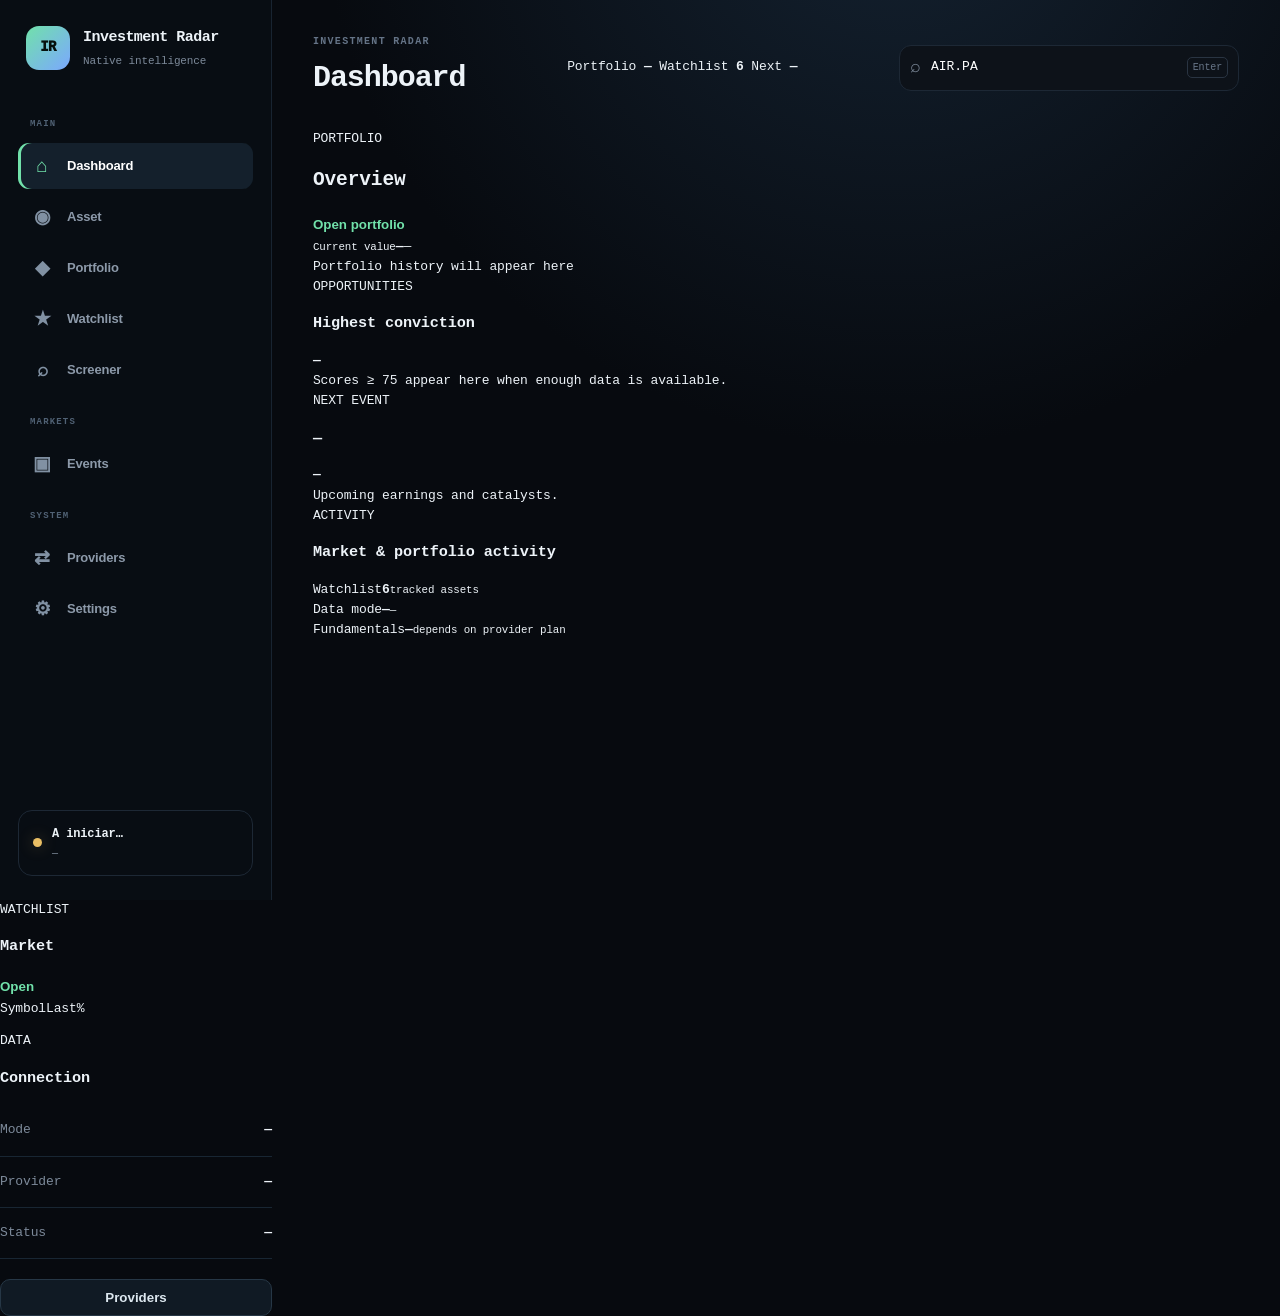
==== shared/web/index.html @ 44b4d2cd "Rebuild desktop shell as terminal workspace" ====
<!doctype html>
<html lang="pt-PT">
<head>
<meta charset="utf-8"><meta name="viewport" content="width=device-width,initial-scale=1,viewport-fit=cover"><meta name="theme-color" content="#080b10">
<meta http-equiv="Content-Security-Policy" content="default-src 'self'; script-src 'self'; style-src 'self' 'unsafe-inline'; img-src 'self' data:; connect-src 'self'; base-uri 'none'">
<title>Investment Radar</title><link rel="stylesheet" href="styles.css">
</head>
<body>
<div class="shell">
<aside class="sidebar">
  <div class="brand"><span class="logo">IR</span><div><strong>Investment Radar</strong><small>Native intelligence</small></div></div>
  <nav>
    <span class="nav-group">MAIN</span>
    <button class="nav active" data-view="dashboard"><span class="nav-icon">⌂</span><b>Dashboard</b></button>
    <button class="nav" data-view="asset"><span class="nav-icon">◉</span><b>Asset</b></button>
    <button class="nav" data-view="portfolio"><span class="nav-icon">◆</span><b>Portfolio</b></button>
    <button class="nav" data-view="watchlist"><span class="nav-icon">★</span><b>Watchlist</b></button>
    <button class="nav" data-view="screener"><span class="nav-icon">⌕</span><b>Screener</b></button>
    <span class="nav-group">MARKETS</span>
    <button class="nav" data-view="calendar"><span class="nav-icon">▣</span><b>Events</b></button>
    <span class="nav-group">SYSTEM</span>
    <button class="nav" data-view="providers"><span class="nav-icon">⇄</span><b>Providers</b></button>
    <button class="nav" data-view="settings"><span class="nav-icon">⚙</span><b>Settings</b></button>
  </nav>
  <div class="connection"><i></i><div><strong id="providerStatus">A iniciar…</strong><small id="runtime">—</small></div></div>
</aside>
<main>
<header class="topbar terminal-topbar">
  <div class="topbar-title"><p class="eyebrow">INVESTMENT RADAR</p><h1 id="viewTitle">Dashboard</h1></div>
  <div class="topbar-market">
    <span>Portfolio <strong id="topPortfolio">—</strong></span>
    <span>Watchlist <strong id="topWatchCount">6</strong></span>
    <span>Next <strong id="topNextEvent">—</strong></span>
  </div>
  <div class="search"><span>⌕</span><input id="symbolInput" value="AIR.PA" placeholder="Ticker / empresa"><kbd>Enter</kbd></div>
</header>

<div id="notice" class="notice" role="status" aria-live="polite" hidden></div>
<section id="dashboard" class="view active">
  <div class="dashboard-terminal">
    <section class="workspace-panel hero-panel">
      <div class="panel-toolbar">
        <div><span class="panel-kicker">PORTFOLIO</span><h2>Overview</h2></div>
        <button class="text-action" data-view-jump="portfolio">Open portfolio</button>
      </div>
      <div class="portfolio-hero">
        <div><small>Current value</small><strong id="portfolioValue">—</strong><span id="portfolioReturn">—</span></div>
        <div class="portfolio-chart-empty"><span>Portfolio history will appear here</span></div>
      </div>
    </section>

    <section class="workspace-grid-2">
      <article class="workspace-panel compact-panel">
        <div class="panel-toolbar"><div><span class="panel-kicker">OPPORTUNITIES</span><h3>Highest conviction</h3></div><strong id="opportunityCount">—</strong></div>
        <div class="empty-terminal">Scores ≥ 75 appear here when enough data is available.</div>
      </article>
      <article class="workspace-panel compact-panel">
        <div class="panel-toolbar"><div><span class="panel-kicker">NEXT EVENT</span><h3 id="nextEventTicker">—</h3></div><strong id="nextEvent">—</strong></div>
        <div class="empty-terminal">Upcoming earnings and catalysts.</div>
      </article>
    </section>

    <section class="workspace-panel activity-panel">
      <div class="panel-toolbar"><div><span class="panel-kicker">ACTIVITY</span><h3>Market & portfolio activity</h3></div></div>
      <div class="activity-columns">
        <div><span class="activity-label">Watchlist</span><strong id="watchCount">6</strong><small>tracked assets</small></div>
        <div><span class="activity-label">Data mode</span><strong id="dashDataMode">—</strong><small id="dashProvider">—</small></div>
        <div><span class="activity-label">Fundamentals</span><strong id="dashFundamentals">—</strong><small>depends on provider plan</small></div>
      </div>
    </section>
  </div>
</section>

<section id="asset" class="view">
  <div class="page-head asset-page-head"><div><p class="eyebrow">ASSET ANALYSIS</p><h2>Análise do ativo</h2></div><button id="refreshMarket" class="secondary">Atualizar</button></div>
  <article class="asset-head card">
    <div class="asset-id"><div class="avatar" id="assetAvatar">A</div><div><div class="line"><h2 id="assetName">Airbus SE</h2><span class="sector" id="assetSector">Aerospace & Defence</span></div><p><span id="assetTicker">AIR.PA</span> · <span id="assetCurrency">EUR</span></p></div></div>
    <div class="asset-quote"><strong id="assetPrice">—</strong><span id="assetChange">—</span></div>
    <div class="score-ring" id="scoreRing"><div><strong id="assetScore">—</strong><small>/100</small></div><span id="assetZone">—</span></div>
  </article>

  <div class="asset-tabs">
    <button class="asset-tab active" data-tab="overview">Overview</button><button class="asset-tab" data-tab="financials">Financials</button><button class="asset-tab" data-tab="valuation">Valuation</button><button class="asset-tab" data-tab="earnings">Earnings</button><button class="asset-tab" data-tab="news">News</button>
  </div>

  <div id="tab-overview" class="asset-panel active">
    <div class="grid g2">
      <article class="card chart-card"><div class="card-head"><div><p class="eyebrow">PRICE</p><h3>Recent trend</h3></div><span class="pill" id="historySource">—</span></div><svg id="priceChart" viewBox="0 0 680 220" preserveAspectRatio="none"></svg><div class="chart-footer"><span id="historyPeriod">—</span><span id="chartRange">—</span></div></article>
      <article class="card position-card"><div class="card-head"><div><p class="eyebrow">YOUR POSITION</p><h3 id="positionTitle">Sem posição</h3></div><span class="pill">Portfolio</span></div><div class="position-big"><strong id="positionPL">—</strong><span id="positionPLPct">—</span></div><div class="kv"><span>Average price</span><b id="positionAvg">—</b></div><div class="kv"><span>Current value</span><b id="positionCurrent">—</b></div></article>
    </div>
    <div class="metrics" id="metricGrid"></div>
    <div class="grid g2">
      <article class="card"><div class="card-head"><div><p class="eyebrow">SCORE BREAKDOWN</p><h3>Signal quality</h3></div><span class="pill">C++ engine</span></div><div id="scoreBreakdown"></div></article>
      <article class="card"><div class="card-head"><div><p class="eyebrow">WHY DID THE SCORE MOVE?</p><h3>Drivers</h3></div></div><div id="reasonList" class="reason-list"></div></article>
    </div>
    <article class="card decision-card"><div class="card-head"><div><p class="eyebrow">DECISION LAYER</p><h3>Automatic reading</h3></div><span class="zone-pill" id="decisionZone">—</span></div><p id="decisionText"></p></article>
  </div>

  <div id="tab-financials" class="asset-panel"><article class="card"><div class="card-head"><div><p class="eyebrow">FINANCIALS</p><h3>Core metrics</h3></div></div><div class="financial-table" id="financialTable"></div></article></div>
  <div id="tab-valuation" class="asset-panel"><div class="grid g2"><article class="card valuation-card"><div class="card-head"><div><p class="eyebrow">PRICE ZONES</p><h3>Valuation range</h3></div><span id="valuationPill" class="zone-pill">—</span></div><div class="valuation-scale"><div class="buy">BUY</div><div class="fair">FAIR</div><div class="exp">EXPENSIVE</div><i id="valuationMarker"></i></div><div class="zone-labels"><span id="buyBelow">—</span><span id="fairBand">—</span><span id="expensiveAbove">—</span></div><p class="note">Modelo heurístico transparente. Não é ainda DCF nem substitui análise do negócio.</p></article><article class="card"><div class="card-head"><div><p class="eyebrow">MULTIPLES</p><h3>Current valuation</h3></div></div><div id="valuationMetrics"></div></article></div></div>
  <div id="tab-news" class="asset-panel"><article class="card"><h3>Notícias</h3><div id="assetNews"></div></article></div>
  <div id="tab-earnings" class="asset-panel"><article class="card"><div class="card-head"><div><p class="eyebrow">CATALYSTS</p><h3>Upcoming earnings</h3></div></div><div id="assetEarnings"></div></article></div>

</section>

<section id="portfolio" class="view"><div class="page-head"><div><p class="eyebrow">YOUR MONEY</p><h2>Portfolio</h2></div><button id="addPosition" class="primary">+ Position</button></div><div class="grid g3 summary-cards"><div class="card stat"><small>Invested</small><strong id="pfInvested">—</strong></div><div class="card stat"><small>Current value</small><strong id="pfCurrent">—</strong></div><div class="card stat"><small>P/L</small><strong id="pfPL">—</strong></div></div><article class="card"><div id="portfolioTable"></div></article></section>

<section id="watchlist" class="view"><div class="page-head"><div><p class="eyebrow">IDEAS</p><h2>Watchlist</h2></div><button id="addWatch" class="primary">+ Ticker</button></div><div id="watchGrid" class="watch-grid"></div></section>
<section id="screener" class="view"><div class="page-head"><div><p class="eyebrow">DISCOVERY</p><h2>Screener</h2></div></div><article class="card"><div class="filter-row"><label>Minimum score<input id="screenScore" type="range" min="40" max="90" value="70"><span id="screenScoreLabel">70</span></label><label>Zone<select id="screenZone"><option value="all">All</option><option>BUY</option><option>FAIR</option><option>EXPENSIVE</option></select></label></div><div id="screenerResults" class="watch-grid"></div></article></section>
<section id="calendar" class="view"><div class="page-head"><div><p class="eyebrow">CATALYSTS</p><h2>Events</h2></div></div><article class="card"><div id="calendarList"></div></article></section>
<section id="providers" class="view"><div class="page-head"><div><p class="eyebrow">DATA LAYER</p><h2>Providers & routing</h2></div></div><div class="grid g2"><div><article class="card"><h3>Testar ligação</h3><p class="note">Guarda primeiro as chaves. O teste pede uma cotação real a cada provider configurado, mesmo em modo Demo. Não valida as restantes permissões do plano.</p><label>Símbolo de teste<input id="testSymbol" value="AAPL" maxlength="32" autocomplete="off"></label><button id="testAllProviders" class="primary">Testar todos</button><p class="note">Começa por AAPL; testa depois AIR.PA e os teus ETFs para confirmar cobertura europeia.</p><div id="providerTestSummary" role="status" aria-live="polite"></div></article><div id="providerCards"></div><article class="card"><div class="card-head"><div><p class="eyebrow">API KEYS</p><h3>Live provider credentials</h3></div><span class="pill">native storage</span></div><label class="mode-select">Modo de dados <select id="dataMode"><option value="demo">Demo — dados sintéticos, sem APIs</option><option value="live">Live — apenas providers reais</option></select></label><div id="providerKeyForm" class="routing"></div><button id="saveProviderKeys" class="primary">Guardar configuração</button><p class="note">As chaves são guardadas pela camada nativa e não são devolvidas à interface. No Windows usa-se DPAPI; no Android, Keystore. Chaves do ambiente cloud são lidas sem as copiar para o ficheiro local.</p></article></div><article class="card"><div class="card-head"><div><p class="eyebrow">ROUTING</p><h3>Preferred source by data type</h3></div><span class="pill">routing</span></div><div id="routingForm" class="routing"></div><button id="saveRouting" class="primary">Apply routing</button><p class="note">Automático tenta os providers configurados com a capacidade pedida. Em Live, dados demo nunca são usados como fallback.</p></article></div><article class="card provider-help"><h3>Onde obter as chaves</h3><div class="grid g3"><div><h4>EODHD</h4><p>Abre <strong>eodhd.com/register</strong>, cria a conta e copia o API Token no dashboard da conta.</p><p class="note">Para ações europeias, confirma a bolsa e o acesso a cotações, histórico e fundamentais no plano.</p></div><div><h4>Financial Modeling Prep</h4><p>Abre <strong>site.financialmodelingprep.com</strong>, cria a conta e procura a API Key no Dashboard.</p><p class="note">Acesso internacional, demonstrações e endpoints Stable dependem do plano.</p></div><div><h4>Twelve Data</h4><p>Abre <strong>twelvedata.com</strong>, cria a conta e copia a chave em Dashboard → API Keys.</p><p class="note">Usado para cotações e histórico. Confirma bolsas europeias e os créditos do plano.</p></div></div><p class="note">Cola cada chave no campo correspondente, escolhe Live, guarda e testa. Basta um provider com os dados de que precisas para começar. Não é necessário subscrever os três.</p></article></section>
<section id="settings" class="view"><div class="page-head"><div><p class="eyebrow">APPLICATION</p><h2>Settings</h2></div></div><article class="card settings-card"><div class="setting"><div><strong>Runtime</strong><span>Native shell</span></div><b id="settingsRuntime">—</b></div><div class="setting"><div><strong>Engine</strong><span>Scoring & valuation</span></div><b>C++</b></div><div class="setting"><div><strong>Theme</strong><span>Interface appearance</span></div><b>Dark</b></div><div class="setting"><div><strong>Data mode</strong><span>Current data source</span></div><b id="settingsMode">DEMO</b></div></article></section>
</main>
<aside class="right-rail">
  <section class="rail-section rail-watch">
    <div class="rail-head"><div><span class="panel-kicker">WATCHLIST</span><h3>Market</h3></div><button class="text-action" data-action="open-watchlist">Open</button></div>
    <div class="rail-columns"><span>Symbol</span><span>Last</span><span>%</span></div>
    <div id="radarWatch" class="watch-list terminal-watch"></div>
  </section>
  <section class="rail-section rail-health">
    <div class="rail-head"><div><span class="panel-kicker">DATA</span><h3>Connection</h3></div><span class="status-dot"></span></div>
    <div class="health-row"><span>Mode</span><strong id="radarMode">—</strong></div>
    <div class="health-row"><span>Provider</span><strong id="railProvider">—</strong></div>
    <div class="health-row"><span>Status</span><strong id="railStatus">—</strong></div>
    <button id="openProviders" class="secondary wide">Providers</button>
  </section>
</aside>
</div>
<script src="app.js"></script>
</body></html>
---- shared/web/styles.css ----
:root{--bg:#070a0f;--panel:#0d1219;--panel2:#111823;--border:#1d2835;--text:#edf3f8;--muted:#7d8a9a;--green:#71e1aa;--green2:#36bd83;--amber:#e9be64;--red:#ef7f8a;--blue:#7ba8ff;--cyan:#77d6eb}*{box-sizing:border-box}html,body{margin:0;min-height:100%;background:var(--bg);color:var(--text);font-family:"JetBrains Mono","Cascadia Code","SFMono-Regular",Consolas,"Liberation Mono",monospace}body{background:radial-gradient(circle at 70% -10%,#142231 0,transparent 34%),var(--bg);font-size:14px}.shell{min-height:100vh;display:grid;grid-template-columns:238px 1fr}.sidebar{height:100vh;position:sticky;top:0;padding:22px 16px;border-right:1px solid var(--border);background:#080c12e8;backdrop-filter:blur(14px);display:flex;flex-direction:column}.brand{display:flex;align-items:center;gap:11px;padding:0 7px 26px}.logo{width:39px;height:39px;border-radius:12px;background:linear-gradient(135deg,var(--green),var(--blue));display:grid;place-items:center;color:#07110d;font-weight:950;letter-spacing:-.05em}.brand strong,.brand small{display:block}.brand small{font-size:11px;color:var(--muted);margin-top:1px}.sidebar nav{display:grid;gap:3px}.nav{border:0;background:transparent;color:#8c99a9;padding:11px 12px;border-radius:10px;text-align:left;display:flex;gap:11px;align-items:center;cursor:pointer;font-weight:650}.nav span{width:18px;text-align:center}.nav:hover,.nav.active{background:#121a24;color:#fff}.connection{margin-top:auto;border:1px solid var(--border);border-radius:12px;padding:11px;display:flex;align-items:center;gap:10px}.connection i{width:9px;height:9px;border-radius:50%;background:var(--amber);box-shadow:0 0 16px #e9be6455}.connection strong,.connection small{display:block}.connection strong{font-size:11px}.connection small{color:var(--muted);font-size:10px;margin-top:2px}main{width:100%;max-width:1540px;margin:0 auto;padding:27px clamp(20px,3vw,46px) 60px}.topbar{display:flex;align-items:end;justify-content:space-between;gap:20px;margin-bottom:22px}.eyebrow{margin:0 0 5px;font-size:10px;letter-spacing:.16em;color:#657487;font-weight:850}.topbar h1,.page-head h2{margin:0;font-size:28px;letter-spacing:-.03em}.search{height:42px;min-width:290px;background:var(--panel);border:1px solid var(--border);border-radius:11px;padding:0 10px;display:flex;align-items:center;gap:8px}.search input{flex:1;min-width:0;background:none;border:0;outline:0;color:#fff;font:inherit;text-transform:uppercase}.search span{color:var(--muted);font-size:18px}.search kbd{font-size:10px;color:#687688;border:1px solid #293442;border-radius:5px;padding:2px 5px}.view{display:none}.view.active{display:block}.market-strip{display:grid;grid-template-columns:repeat(4,1fr);gap:1px;background:var(--border);border:1px solid var(--border);border-radius:14px;overflow:hidden;margin-bottom:14px}.market-strip>div{background:#0c1118;padding:13px 16px}.market-strip small,.market-strip span{display:block;color:var(--muted);font-size:10px}.market-strip strong{display:inline-block;font-size:18px;margin:2px 8px 0 0}.card{background:linear-gradient(180deg,#0e141c,#0b1017);border:1px solid var(--border);border-radius:16px;padding:19px;box-shadow:0 14px 50px #0002}.asset-head{display:grid;grid-template-columns:1fr auto auto;align-items:center;gap:28px}.asset-id{display:flex;align-items:center;gap:13px}.avatar{width:48px;height:48px;border:1px solid #2a3a4b;border-radius:13px;display:grid;place-items:center;font-weight:900;font-size:20px;background:#141d28}.line{display:flex;align-items:center;gap:10px;flex-wrap:wrap}.asset-id h2{margin:0;font-size:23px;letter-spacing:-.02em}.asset-id p{margin:4px 0 0;color:var(--muted);font-size:12px}.sector,.pill{font-size:10px;color:#95a2b2;padding:5px 8px;border-radius:999px;background:#131c26;border:1px solid #24313f}.asset-quote{text-align:right}.asset-quote strong{display:block;font-size:31px;letter-spacing:-.04em}.asset-quote span{font-weight:750}.score-ring{width:92px;height:92px;border-radius:50%;border:7px solid #20303b;outline:1px solid #263543;display:grid;place-items:center;text-align:center;background:radial-gradient(circle,#111b23,#0b1016)}.score-ring div{line-height:1}.score-ring strong{font-size:28px}.score-ring small{font-size:10px;color:var(--muted)}.score-ring>span{font-size:9px;color:var(--green);font-weight:900;margin-top:-14px}.asset-tabs{display:flex;gap:2px;border-bottom:1px solid var(--border);margin:14px 0}.asset-tab{border:0;background:none;color:#748293;padding:12px 15px;cursor:pointer;border-bottom:2px solid transparent;font-weight:700}.asset-tab.active{color:#fff;border-color:var(--green)}.asset-panel{display:none}.asset-panel.active{display:block}.grid{display:grid;gap:14px}.g2{grid-template-columns:1.6fr 1fr}.g3{grid-template-columns:repeat(3,1fr)}.card-head{display:flex;justify-content:space-between;align-items:start;gap:10px;margin-bottom:15px}.card-head h3{margin:0;font-size:17px}.chart-card svg{width:100%;height:220px;overflow:visible}.chart-card .gridline{stroke:#1a2530;stroke-width:1}.chart-card .area{fill:url(#areaGradient)}.chart-card .linepath{fill:none;stroke:var(--green);stroke-width:2.4;vector-effect:non-scaling-stroke}.chart-card .point{fill:#0c1418;stroke:var(--green);stroke-width:2;vector-effect:non-scaling-stroke}.chart-footer{display:flex;justify-content:space-between;color:var(--muted);font-size:10px}.position-big{margin:12px 0 20px}.position-big strong{display:block;font-size:30px}.position-big span{font-weight:750}.kv{display:flex;justify-content:space-between;border-top:1px solid var(--border);padding:11px 0;color:var(--muted)}.kv b{color:var(--text)}.metrics{display:grid;grid-template-columns:repeat(6,1fr);gap:10px;margin:14px 0}.metric{background:#0d141c;border:1px solid var(--border);border-radius:13px;padding:14px}.metric label{display:block;color:var(--muted);font-size:10px;margin-bottom:6px}.metric strong{font-size:18px}.metric small{display:block;color:#667587;font-size:10px;margin-top:4px}.scorebar{display:grid;grid-template-columns:88px 1fr 36px;gap:10px;align-items:center;margin:13px 0}.scorebar span{color:#a6b0bd;font-size:12px}.scorebar .track{height:7px;background:#17212c;border-radius:7px;overflow:hidden}.scorebar .fill{height:100%;background:linear-gradient(90deg,var(--green2),var(--cyan));border-radius:7px}.scorebar b{text-align:right}.reason-list{display:grid;gap:8px}.reason{display:grid;grid-template-columns:34px 1fr auto;align-items:center;gap:10px;padding:9px 0;border-bottom:1px solid #17212c}.reason:last-child{border:0}.impact{width:28px;height:28px;border-radius:8px;display:grid;place-items:center;font-weight:900}.impact.pos{background:#123124;color:var(--green)}.impact.neg{background:#35171c;color:var(--red)}.reason strong,.reason span{display:block}.reason span{font-size:11px;color:var(--muted);margin-top:2px}.reason em{font-style:normal;font-weight:800}.decision-card{margin-top:14px}.decision-card p{font-size:15px;color:#bcc6d1;margin:0;max-width:1050px}.zone-pill{border:1px solid #294337;background:#10261d;color:var(--green);border-radius:999px;padding:6px 9px;font-size:10px;font-weight:900}.financial-table{display:grid;grid-template-columns:repeat(2,1fr);gap:0 24px}.financial-row{display:flex;justify-content:space-between;padding:13px 0;border-bottom:1px solid var(--border)}.financial-row span{color:var(--muted)}.valuation-scale{height:44px;display:grid;grid-template-columns:1fr 1.2fr 1fr;position:relative;border-radius:9px;overflow:hidden}.valuation-scale>div{display:grid;place-items:center;color:#0a1014;font-size:10px;font-weight:900}.valuation-scale .buy{background:#64d69f}.valuation-scale .fair{background:#e6be68}.valuation-scale .exp{background:#e47d87}.valuation-scale i{position:absolute;top:-4px;width:2px;height:52px;background:white;box-shadow:0 0 10px #fff}.zone-labels{display:grid;grid-template-columns:1fr 1.2fr 1fr;margin-top:9px;font-size:11px;color:var(--muted)}.zone-labels span:nth-child(2){text-align:center}.zone-labels span:last-child{text-align:right}.note{color:var(--muted);font-size:11px;margin:16px 0 0}.page-head{display:flex;justify-content:space-between;align-items:end;margin-bottom:15px}.primary{border:0;background:var(--green);color:#07110c;border-radius:10px;padding:10px 14px;font-weight:850;cursor:pointer}.stat small{display:block;color:var(--muted);margin-bottom:6px}.stat strong{font-size:23px}.table{width:100%;border-collapse:collapse}.table th,.table td{text-align:left;padding:13px 10px;border-bottom:1px solid var(--border)}.table th{font-size:10px;color:var(--muted);font-weight:700}.table tr:last-child td{border:0}.watch-grid{display:grid;grid-template-columns:repeat(3,1fr);gap:11px}.watch-card{background:#0d141c;border:1px solid var(--border);border-radius:14px;padding:15px;cursor:pointer}.watch-card:hover{border-color:#314355}.watch-card .watch-top{display:flex;justify-content:space-between;align-items:start}.watch-card strong,.watch-card small{display:block}.watch-card small{color:var(--muted);margin-top:3px}.watch-score{font-size:20px;font-weight:900}.watch-meta{display:flex;justify-content:space-between;margin-top:14px;color:#98a5b4;font-size:11px}.remove{border:0;background:transparent;color:#667587;padding:0;cursor:pointer}.event{display:grid;grid-template-columns:110px 90px 70px 1fr;gap:14px;align-items:center;padding:14px 0;border-bottom:1px solid var(--border)}.event:last-child{border:0}.event .date{font-weight:850}.event .kind{color:var(--amber);font-size:10px;font-weight:800}.event span{color:var(--muted)}.provider-card{margin-bottom:12px}.provider-top{display:flex;justify-content:space-between;align-items:start}.provider-status{font-size:10px;border-radius:999px;padding:5px 8px;border:1px solid var(--border);color:var(--muted)}.provider-status.on{border-color:#2a4738;color:var(--green);background:#10231b}.caps{display:flex;flex-wrap:wrap;gap:6px;margin-top:13px}.caps span{padding:4px 7px;background:#131b24;border:1px solid #222e3a;border-radius:6px;font-size:9px;color:#8795a5}.routing{display:grid;gap:12px}.routing label{display:grid;grid-template-columns:1fr 180px;align-items:center;color:#a7b1bd}.routing select,.filter-row select{background:#0b1118;border:1px solid var(--border);color:#fff;border-radius:8px;padding:8px}.setting{display:flex;justify-content:space-between;align-items:center;padding:15px 0;border-bottom:1px solid var(--border)}.setting:last-child{border:0}.setting strong,.setting span{display:block}.setting span{font-size:11px;color:var(--muted);margin-top:2px}.filter-row{display:flex;gap:30px;align-items:end;margin-bottom:20px}.filter-row label{display:grid;gap:8px;color:var(--muted)}.filter-row input[type=range]{width:220px}.positive{color:var(--green)!important}.negative{color:var(--red)!important}
@media(max-width:1100px){.metrics{grid-template-columns:repeat(3,1fr)}.watch-grid{grid-template-columns:repeat(2,1fr)}.g2{grid-template-columns:1fr}.market-strip{grid-template-columns:repeat(2,1fr)}}
@media(max-width:760px){body{padding-bottom:76px}.shell{display:block}.sidebar{position:fixed;z-index:20;left:0;right:0;bottom:0;top:auto;width:auto;height:70px;padding:7px 8px;border:0;border-top:1px solid var(--border);background:#080c12f7}.brand,.connection{display:none}.sidebar nav{grid-template-columns:repeat(5,1fr);display:grid}.nav{font-size:10px;display:grid;gap:2px;justify-items:center;padding:8px 3px}.nav:nth-child(4),.nav:nth-child(6){display:none}.nav span{font-size:15px}main{padding:16px 13px 30px}.topbar{align-items:start;display:block}.search{min-width:0;width:100%;margin-top:12px}.market-strip{grid-template-columns:repeat(2,1fr)}.asset-head{grid-template-columns:1fr auto;gap:12px}.asset-id{grid-column:1/-1}.asset-quote{text-align:left}.score-ring{width:78px;height:78px;border-width:6px}.score-ring strong{font-size:23px}.asset-tabs{overflow:auto}.asset-tab{white-space:nowrap}.metrics{grid-template-columns:repeat(2,1fr)}.watch-grid{grid-template-columns:1fr}.g3{grid-template-columns:1fr}.financial-table{grid-template-columns:1fr}.event{grid-template-columns:1fr 1fr}.event span{grid-column:1/-1}.routing label{grid-template-columns:1fr 145px}.filter-row{align-items:stretch;flex-direction:column;gap:14px}.summary-cards{grid-template-columns:1fr 1fr}.summary-cards .stat:last-child{grid-column:1/-1}.table{font-size:11px}.table th:nth-child(4),.table td:nth-child(4){display:none}}
@media(max-width:430px){.market-strip{grid-template-columns:1fr 1fr}.market-strip>div{padding:11px}.asset-id h2{font-size:20px}.sector{display:none}.metrics{grid-template-columns:1fr 1fr}.metric strong{font-size:16px}.card{padding:15px}.chart-card svg{height:175px}}
.routing input{background:#0b1118;border:1px solid var(--border);color:#fff;border-radius:8px;padding:9px 10px;min-width:0}.routing input:focus{outline:1px solid #36516a;border-color:#36516a}#providerKeyForm{margin-bottom:14px}#saveProviderKeys,#saveRouting{margin-top:14px}

.notice{padding:14px 18px;margin:0 0 20px;border:1px solid #53694b;border-radius:12px;color:#c9dea9;background:#18221c;font-size:14px}.notice.error{border-color:#91434b;color:#ffc2c2;background:#2c171d}.notice[hidden]{display:none}.provenance{display:block;color:#98a6b8;font-size:11px;margin-top:4px}.mode-select{display:block;margin-bottom:20px}.mode-select select{width:100%;margin-top:8px;padding:10px;background:#141b27;color:#e3eaf5;border:1px solid #303b4d;border-radius:8px}.routing input[type=checkbox]{width:auto;margin-right:6px}.routing label span{font-size:12px;color:#a1acc0}
.live-setup{display:flex;justify-content:space-between;align-items:center;gap:20px;margin-bottom:20px;border-color:#2a4b4d}.live-setup h3{margin:4px 0}.live-actions{display:flex;gap:10px;flex-wrap:wrap}.live-actions button,[data-test-provider]{border:1px solid var(--border);border-radius:8px;padding:10px 14px;background:#142028;color:#e4edf2;cursor:pointer}.live-actions .primary{background:var(--green);color:#071411}.live-actions button:disabled,[data-test-provider]:disabled,button:disabled{opacity:.55;cursor:wait}#testSymbol{display:block;width:100%;box-sizing:border-box;margin:8px 0 16px;padding:10px;background:#0b1118;color:#e4edf2;border:1px solid var(--border);border-radius:8px}#providerTestSummary{font-size:13px;color:#c8d3dd;line-height:1.6;margin-top:12px}.provider-help{margin-top:20px}.provider-help p{font-size:13px;line-height:1.7;overflow-wrap:anywhere}#providerKeyForm label{display:flex;flex-direction:column;gap:8px;align-items:stretch}#providerKeyForm label small{font-size:11px;color:var(--muted)}#radarWatch .watch-card{background:#0b1118}#radarWatch{margin-bottom:12px}
@media(max-width:760px){.live-setup{display:block}.live-actions{margin-top:16px}.live-actions button{flex:1}.provider-top{gap:8px}.provider-status{white-space:normal}#radarWatch{display:flex;overflow-x:auto;scroll-snap-type:x mandatory;padding-bottom:8px}#radarWatch .watch-card{min-width:240px;max-width:280px;scroll-snap-align:start}main{min-width:0}.grid>*,.card{min-width:0}}


/* Desktop information architecture v2 */
@media(min-width:761px){
  .shell{grid-template-columns:272px 1fr}
  .sidebar{padding:24px 18px;background:#080d13;border-right-color:#182431}
  .brand{padding:2px 8px 30px;gap:13px}
  .logo{width:44px;height:44px;border-radius:13px;font-size:14px}
  .brand strong{font-size:15px}.brand small{font-size:11px;margin-top:3px}
  .sidebar nav{gap:5px}
  .nav-group{display:block;padding:18px 12px 6px;color:#506174;font-size:9px;font-weight:900;letter-spacing:.16em}
  .nav{min-height:46px;padding:10px 12px;gap:13px;border-radius:11px;font-size:13px;font-weight:700}
  .nav b{font:inherit}.nav-icon{width:24px!important;font-size:19px;line-height:1;color:#8191a3}
  .nav.active{background:#14202c;box-shadow:inset 3px 0 0 var(--green)}
  .nav.active .nav-icon{color:var(--green)}
  .connection{padding:14px;border-radius:14px}.connection strong{font-size:12px}
  main{max-width:1480px;padding:34px clamp(28px,3.2vw,52px) 72px}
  .topbar{margin-bottom:28px;align-items:center}
  .topbar h1{font-size:30px}.search{height:46px;min-width:340px;border-radius:12px}
}
.card{background:#0c131b;border-color:#1b2a38;box-shadow:none}
.card:hover{border-color:#24384a}
.market-strip{margin-bottom:20px;border-radius:16px;background:#1a2936;border-color:#1a2936}
.market-strip>div{padding:18px 20px;background:#0d151e}
.market-strip small{font-size:11px;margin-bottom:4px}.market-strip strong{font-size:23px}
.dashboard-grid{display:grid;grid-template-columns:minmax(0,1.8fr) minmax(290px,.8fr);gap:18px}
.dashboard-watch,.dashboard-side{min-height:360px}
.dashboard-side{align-self:start}
.watch-list{display:grid;gap:8px}
.watch-list .watch-card{display:grid;grid-template-columns:minmax(140px,1.3fr) minmax(220px,1fr) auto;align-items:center;gap:18px;padding:13px 14px;border-radius:10px;background:#0a1118}
.watch-list .watch-card .watch-top{display:block}.watch-list .watch-score{font-size:14px;color:var(--muted)}
.watch-list .watch-meta{margin:0;gap:14px}.watch-list .provenance{margin:0;text-align:right;white-space:nowrap}
.watch-list .remove{display:none}
.health-row{display:flex;justify-content:space-between;gap:20px;padding:15px 0;border-bottom:1px solid #182633;color:var(--muted)}
.health-row strong{color:var(--text);font-size:13px;text-align:right}
.secondary{border:1px solid #263746;background:#101a24;color:#dce7ef;border-radius:10px;padding:10px 14px;font-weight:750;cursor:pointer}
.secondary:hover{border-color:#3b556b;background:#142331}.wide{width:100%;margin-top:20px}
.text-action{border:0;background:none;color:var(--green);font-weight:800;cursor:pointer;padding:5px 0}
.asset-page-head{margin-bottom:16px}
#asset .asset-head{padding:22px 24px;margin-bottom:6px}
#asset .asset-tabs{margin:8px 0 18px;position:sticky;top:0;z-index:5;background:linear-gradient(180deg,var(--bg) 75%,transparent);padding-top:8px}
#asset .asset-tab{font-size:12px;padding:13px 16px}
#asset .g2{grid-template-columns:minmax(0,1.65fr) minmax(300px,.75fr)}
#asset .chart-card svg{height:280px}
#asset .metrics{gap:12px;margin:16px 0;grid-template-columns:repeat(3,1fr)}
#asset .metric{padding:17px 16px;min-height:86px}.metric label{font-size:11px}.metric strong{font-size:22px}
#asset .score-ring{width:82px;height:82px;border-width:6px}
#asset .asset-quote strong{font-size:34px}
.notice{font-size:13px;margin-bottom:16px}
@media(max-width:1100px) and (min-width:761px){
  .dashboard-grid{grid-template-columns:1fr}
  .watch-list .watch-card{grid-template-columns:1fr 1fr}
  .watch-list .provenance{grid-column:1/-1;text-align:left}
}
@media(max-width:760px){
  .nav-group{display:none}.nav b{font:inherit}
  .nav-icon{font-size:18px}
  .nav[data-view="asset"]{display:grid}
  .sidebar nav{grid-template-columns:repeat(5,1fr)}
  .nav[data-view="screener"],.nav[data-view="providers"],.nav[data-view="settings"]{display:none}
  .dashboard-grid{display:block}.dashboard-side{margin-top:12px}
  .watch-list{display:flex;overflow-x:auto;gap:10px;padding-bottom:8px}
  .watch-list .watch-card{min-width:250px}
}


/* JetBrains Mono visual language */
html,body{
  font-family:"JetBrains Mono","Cascadia Code","SFMono-Regular",Consolas,"Liberation Mono",monospace;
  font-feature-settings:"liga" 1,"calt" 1;
  font-variant-ligatures: contextual common-ligatures;
  letter-spacing:-0.01em;
}
body{font-size:13px;line-height:1.55}
.brand strong,.topbar h1,.page-head h2,.asset-id h2,.card-head h3{
  letter-spacing:-0.035em;
}
.topbar h1,.page-head h2{font-weight:700}
.asset-quote strong,.stat strong,.position-big strong,.metric strong,.watch-score,.score-ring strong{
  font-variant-numeric:tabular-nums lining-nums;
  letter-spacing:-0.045em;
}
.eyebrow,.nav-group{
  letter-spacing:.13em;
  font-weight:700;
}
.nav{letter-spacing:-0.015em}
.nav b{font-weight:650}
.search input,.table,.financial-row,.health-row,.watch-card,.event{
  font-variant-numeric:tabular-nums;
}
.note,.provenance,.brand small,.connection small{
  letter-spacing:-0.01em;
}
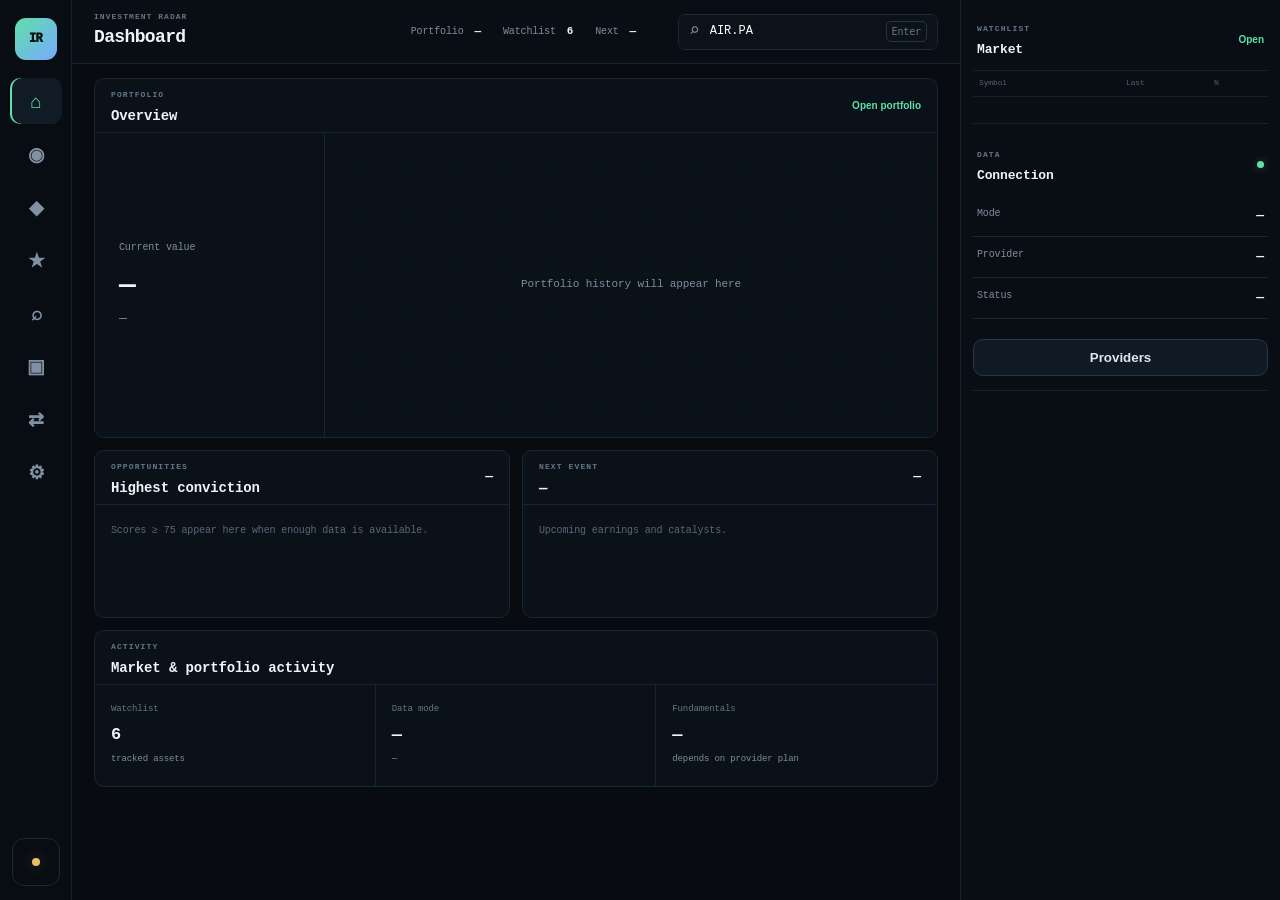
==== commit 3c97b773: "Fix Android SDK setup and make portfolio-first dashboard, quote freshness and source-linked news" ====
--- a/shared/web/index.html
+++ b/shared/web/index.html
@@ -74,7 +74,7 @@
 <section id="asset" class="view">
   <div class="page-head asset-page-head"><div><p class="eyebrow">ASSET ANALYSIS</p><h2>Análise do ativo</h2></div><button id="refreshMarket" class="secondary">Atualizar</button></div>
   <article class="asset-head card">
-    <div class="asset-id"><div class="avatar" id="assetAvatar">A</div><div><div class="line"><h2 id="assetName">Airbus SE</h2><span class="sector" id="assetSector">Aerospace & Defence</span></div><p><span id="assetTicker">AIR.PA</span> · <span id="assetCurrency">EUR</span></p></div></div>
+    <div class="asset-id"><div class="avatar" id="assetAvatar">A</div><div><div class="line"><h2 id="assetName">Airbus SE</h2><span class="sector" id="assetSector">Aerospace & Defence</span></div><p><span id="assetTicker">AIR.PA</span> · <span id="assetCurrency">EUR</span><br><small id="assetQuoteSource">Quote time unavailable</small></p></div></div>
     <div class="asset-quote"><strong id="assetPrice">—</strong><span id="assetChange">—</span></div>
     <div class="score-ring" id="scoreRing"><div><strong id="assetScore">—</strong><small>/100</small></div><span id="assetZone">—</span></div>
   </article>
--- a/shared/web/styles.css
+++ b/shared/web/styles.css
@@ -101,3 +101,94 @@
 .note,.provenance,.brand small,.connection small{
   letter-spacing:-0.01em;
 }
+
+
+/* Terminal workspace refactor */
+:root{
+  --bg:#080c11;
+  --panel:#0b1118;
+  --panel2:#0f1720;
+  --border:#1b2835;
+  --text:#eef4f8;
+  --muted:#7f8da0;
+  --green:#5ee0a8;
+  --blue:#78a9ff;
+  --amber:#e8bd66;
+  --red:#ef8190;
+}
+body{background:var(--bg)}
+.shell{grid-template-columns:72px minmax(0,1fr) 320px;min-height:100vh}
+.sidebar{width:72px;padding:14px 10px;background:#080d13;border-right:1px solid #16222d;align-items:center}
+.brand{padding:4px 0 18px;display:block}.brand>div{display:none}.logo{width:42px;height:42px;border-radius:11px;font-size:12px}
+.sidebar nav{width:100%;gap:7px}.nav-group{display:none}
+.nav{width:52px;height:46px;padding:0;margin:0 auto;border-radius:10px;justify-content:center;position:relative}
+.nav b{display:none}.nav-icon{font-size:19px!important;width:auto!important}
+.nav:hover,.nav.active{background:#111b25}
+.nav.active{box-shadow:inset 2px 0 0 var(--green)}.nav.active .nav-icon{color:var(--green)}
+.nav::after{content:attr(data-view);position:absolute;left:62px;top:50%;transform:translateY(-50%);background:#101821;border:1px solid #223140;color:#dfe7ee;padding:7px 9px;border-radius:7px;font-size:11px;white-space:nowrap;opacity:0;pointer-events:none;transition:.12s;z-index:40;text-transform:capitalize}
+.nav:hover::after{opacity:1}
+.connection{width:48px;height:48px;margin-top:auto;padding:0;justify-content:center;border-radius:12px}.connection div{display:none}.connection i{width:8px;height:8px}
+main{max-width:none;margin:0;padding:0 22px 40px;min-width:0}
+.right-rail{height:100vh;position:sticky;top:0;border-left:1px solid #16222d;background:#090e14;padding:12px 12px 18px;overflow:auto}
+.terminal-topbar{height:64px;margin:0 -22px 14px;padding:0 22px;border-bottom:1px solid #16222d;align-items:center;background:#090e14;position:sticky;top:0;z-index:15}
+.topbar-title{min-width:180px}.topbar-title .eyebrow{font-size:8px;margin-bottom:1px}.topbar-title h1{font-size:18px!important}
+.topbar-market{display:flex;gap:22px;margin-left:auto;margin-right:22px;color:var(--muted);font-size:10px;white-space:nowrap}
+.topbar-market strong{color:var(--text);font-size:11px;margin-left:5px}
+.search{height:36px;min-width:260px;border-radius:7px;background:#0b1219}.search input{font-size:12px}
+.notice{margin:0 0 12px;border-radius:8px;padding:10px 12px}
+.dashboard-terminal{display:grid;gap:12px}
+.workspace-panel{background:#0a1118;border:1px solid #182734;border-radius:10px;overflow:hidden}
+.hero-panel{min-height:360px}.compact-panel{min-height:168px}.activity-panel{min-height:150px}
+.panel-toolbar{height:54px;padding:0 16px;border-bottom:1px solid #162531;display:flex;align-items:center;justify-content:space-between}
+.panel-toolbar h2,.panel-toolbar h3{margin:2px 0 0;font-size:14px}.panel-kicker{font-size:8px;letter-spacing:.14em;color:#65768a;font-weight:800}
+.portfolio-hero{display:grid;grid-template-columns:230px 1fr;min-height:304px}
+.portfolio-hero>div:first-child{padding:24px;border-right:1px solid #162531;display:flex;flex-direction:column;justify-content:center}
+.portfolio-hero small{color:var(--muted);font-size:10px}.portfolio-hero strong{font-size:28px;margin:8px 0 2px}.portfolio-hero span{color:var(--muted)}
+.portfolio-chart-empty{display:grid;place-items:center;color:#435365;font-size:11px;background:linear-gradient(to right,transparent 49%,#101a2310 50%),linear-gradient(to bottom,transparent 49%,#101a2310 50%);background-size:48px 48px}
+.workspace-grid-2{display:grid;grid-template-columns:1fr 1fr;gap:12px}.empty-terminal{padding:18px 16px;color:#58697b;font-size:10px}
+.activity-columns{display:grid;grid-template-columns:repeat(3,1fr)}.activity-columns>div{padding:18px 16px;border-right:1px solid #162531}.activity-columns>div:last-child{border-right:0}.activity-label{display:block;color:#65768a;font-size:9px}.activity-columns strong{display:block;font-size:17px;margin-top:5px}.activity-columns small{color:var(--muted);font-size:9px}
+.right-rail .rail-section{border-bottom:1px solid #17232f;padding-bottom:14px;margin-bottom:14px}.rail-head{display:flex;align-items:center;justify-content:space-between;padding:6px 4px 10px}.rail-head h3{margin:2px 0 0;font-size:13px}
+.rail-columns{display:grid;grid-template-columns:1fr 88px 48px;color:#536476;font-size:8px;padding:6px 6px;border-top:1px solid #14212c;border-bottom:1px solid #14212c}
+.terminal-watch{display:block}
+.terminal-watch .watch-card{display:grid!important;grid-template-columns:1fr 88px 48px!important;gap:0!important;align-items:center;padding:9px 6px!important;border:0!important;border-bottom:1px solid #121f2a!important;border-radius:0!important;background:transparent!important;min-width:0!important}
+.terminal-watch .watch-card:hover{background:#101923!important}
+.terminal-watch .watch-top,.terminal-watch .watch-meta{display:contents!important}
+.terminal-watch .watch-top>div{min-width:0}.terminal-watch .watch-top strong{font-size:11px}.terminal-watch .watch-top small{display:none}
+.terminal-watch .watch-score{display:none}.terminal-watch .watch-meta span:first-child{font-size:10px;color:#d8e1e8;text-align:right}.terminal-watch .watch-meta span:last-child{font-size:10px;text-align:right;color:var(--muted)}
+.terminal-watch .provenance,.terminal-watch .remove{display:none!important}
+.rail-health .health-row{padding:10px 4px;font-size:10px}.status-dot{width:7px;height:7px;border-radius:50%;background:var(--green);box-shadow:0 0 8px #5ee0a855}
+.text-action{font-size:10px}
+#asset{padding-top:2px}
+#asset .asset-page-head{display:none}
+#asset .asset-head{border-radius:8px;border-color:#182734;background:#0a1118;margin-bottom:0}
+#asset .asset-tabs{position:static;margin:0 0 10px;background:#090e14;border:1px solid #182734;border-top:0;border-radius:0 0 8px 8px;padding:0}
+#asset .asset-tab{padding:11px 14px;font-size:10px}
+#asset .chart-card,#asset .position-card,#asset .metric,#asset .card{border-radius:8px}
+#asset .chart-card svg{height:330px}
+#asset .metrics{grid-template-columns:repeat(6,1fr);gap:8px}
+#asset .metric{min-height:76px;padding:12px}
+.card{border-radius:8px;background:#0a1118}
+.page-head{margin-top:14px}
+@media(max-width:1180px){
+  .shell{grid-template-columns:64px minmax(0,1fr) 280px}.right-rail{padding:10px}.topbar-market{display:none}
+  .workspace-grid-2{grid-template-columns:1fr}.activity-columns{grid-template-columns:1fr 1fr 1fr}
+}
+@media(max-width:900px){
+  .shell{display:block}.right-rail{display:none}.sidebar{width:auto}.terminal-topbar{position:static;margin:0 -13px 12px;padding:0 13px}
+  main{padding:0 13px 86px}.portfolio-hero{grid-template-columns:1fr}.portfolio-hero>div:first-child{border-right:0;border-bottom:1px solid #162531}
+  .portfolio-chart-empty{min-height:180px}.workspace-grid-2{grid-template-columns:1fr}.activity-columns{grid-template-columns:1fr}
+  .activity-columns>div{border-right:0;border-bottom:1px solid #162531}
+}
+
+
+/* terminal watch row contract */
+.terminal-watch .terminal-row{
+  display:grid!important;
+  grid-template-columns:minmax(0,1fr) 104px 52px!important;
+  align-items:center;
+  gap:8px!important;
+  padding:9px 6px!important;
+}
+.terminal-symbol{font-size:11px;overflow:hidden;text-overflow:ellipsis;white-space:nowrap}
+.terminal-last,.terminal-change{font-size:10px;text-align:right;font-variant-numeric:tabular-nums}
+.terminal-last{color:#dbe4eb}.terminal-change{color:var(--muted)}
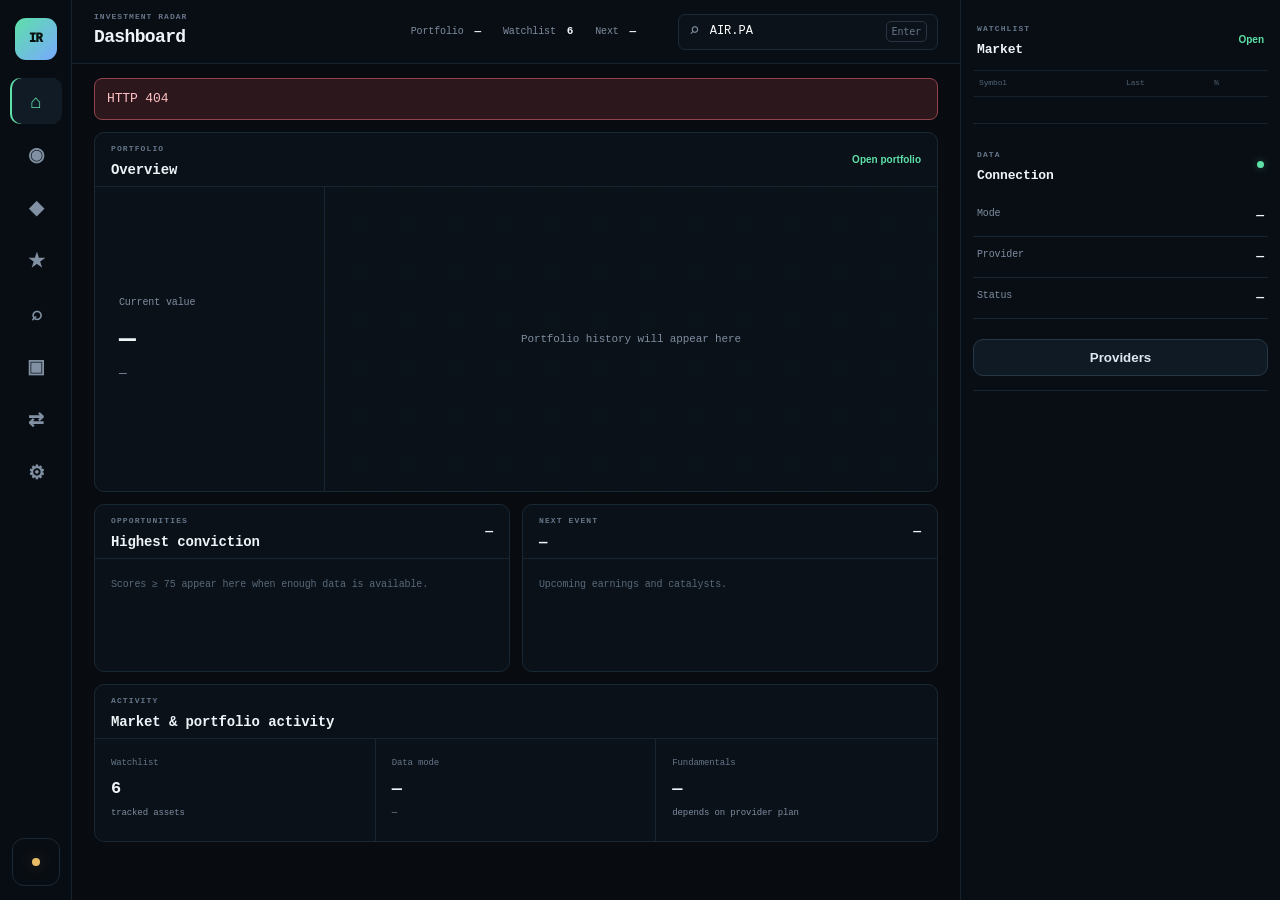
==== commit 959d84ac: "Test provider coverage on AIR.PA and surface metric availability" ====
--- a/shared/web/index.html
+++ b/shared/web/index.html
@@ -96,7 +96,7 @@
     <article class="card decision-card"><div class="card-head"><div><p class="eyebrow">DECISION LAYER</p><h3>Automatic reading</h3></div><span class="zone-pill" id="decisionZone">—</span></div><p id="decisionText"></p></article>
   </div>
 
-  <div id="tab-financials" class="asset-panel"><article class="card"><div class="card-head"><div><p class="eyebrow">FINANCIALS</p><h3>Core metrics</h3></div></div><div class="financial-table" id="financialTable"></div></article></div>
+  <div id="tab-financials" class="asset-panel"><article class="card"><div class="card-head"><div><p class="eyebrow">FINANCIALS</p><h3>Core metrics</h3></div></div><div id="fundamentalsStatus" class="data-status" hidden></div><div class="financial-table" id="financialTable"></div></article></div>
   <div id="tab-valuation" class="asset-panel"><div class="grid g2"><article class="card valuation-card"><div class="card-head"><div><p class="eyebrow">PRICE ZONES</p><h3>Valuation range</h3></div><span id="valuationPill" class="zone-pill">—</span></div><div class="valuation-scale"><div class="buy">BUY</div><div class="fair">FAIR</div><div class="exp">EXPENSIVE</div><i id="valuationMarker"></i></div><div class="zone-labels"><span id="buyBelow">—</span><span id="fairBand">—</span><span id="expensiveAbove">—</span></div><p class="note">Modelo heurístico transparente. Não é ainda DCF nem substitui análise do negócio.</p></article><article class="card"><div class="card-head"><div><p class="eyebrow">MULTIPLES</p><h3>Current valuation</h3></div></div><div id="valuationMetrics"></div></article></div></div>
   <div id="tab-news" class="asset-panel"><article class="card"><h3>Notícias</h3><div id="assetNews"></div></article></div>
   <div id="tab-earnings" class="asset-panel"><article class="card"><div class="card-head"><div><p class="eyebrow">CATALYSTS</p><h3>Upcoming earnings</h3></div></div><div id="assetEarnings"></div></article></div>
@@ -108,7 +108,7 @@
 <section id="watchlist" class="view"><div class="page-head"><div><p class="eyebrow">IDEAS</p><h2>Watchlist</h2></div><button id="addWatch" class="primary">+ Ticker</button></div><div id="watchGrid" class="watch-grid"></div></section>
 <section id="screener" class="view"><div class="page-head"><div><p class="eyebrow">DISCOVERY</p><h2>Screener</h2></div></div><article class="card"><div class="filter-row"><label>Minimum score<input id="screenScore" type="range" min="40" max="90" value="70"><span id="screenScoreLabel">70</span></label><label>Zone<select id="screenZone"><option value="all">All</option><option>BUY</option><option>FAIR</option><option>EXPENSIVE</option></select></label></div><div id="screenerResults" class="watch-grid"></div></article></section>
 <section id="calendar" class="view"><div class="page-head"><div><p class="eyebrow">CATALYSTS</p><h2>Events</h2></div></div><article class="card"><div id="calendarList"></div></article></section>
-<section id="providers" class="view"><div class="page-head"><div><p class="eyebrow">DATA LAYER</p><h2>Providers & routing</h2></div></div><div class="grid g2"><div><article class="card"><h3>Testar ligação</h3><p class="note">Guarda primeiro as chaves. O teste pede uma cotação real a cada provider configurado, mesmo em modo Demo. Não valida as restantes permissões do plano.</p><label>Símbolo de teste<input id="testSymbol" value="AAPL" maxlength="32" autocomplete="off"></label><button id="testAllProviders" class="primary">Testar todos</button><p class="note">Começa por AAPL; testa depois AIR.PA e os teus ETFs para confirmar cobertura europeia.</p><div id="providerTestSummary" role="status" aria-live="polite"></div></article><div id="providerCards"></div><article class="card"><div class="card-head"><div><p class="eyebrow">API KEYS</p><h3>Live provider credentials</h3></div><span class="pill">native storage</span></div><label class="mode-select">Modo de dados <select id="dataMode"><option value="demo">Demo — dados sintéticos, sem APIs</option><option value="live">Live — apenas providers reais</option></select></label><div id="providerKeyForm" class="routing"></div><button id="saveProviderKeys" class="primary">Guardar configuração</button><p class="note">As chaves são guardadas pela camada nativa e não são devolvidas à interface. No Windows usa-se DPAPI; no Android, Keystore. Chaves do ambiente cloud são lidas sem as copiar para o ficheiro local.</p></article></div><article class="card"><div class="card-head"><div><p class="eyebrow">ROUTING</p><h3>Preferred source by data type</h3></div><span class="pill">routing</span></div><div id="routingForm" class="routing"></div><button id="saveRouting" class="primary">Apply routing</button><p class="note">Automático tenta os providers configurados com a capacidade pedida. Em Live, dados demo nunca são usados como fallback.</p></article></div><article class="card provider-help"><h3>Onde obter as chaves</h3><div class="grid g3"><div><h4>EODHD</h4><p>Abre <strong>eodhd.com/register</strong>, cria a conta e copia o API Token no dashboard da conta.</p><p class="note">Para ações europeias, confirma a bolsa e o acesso a cotações, histórico e fundamentais no plano.</p></div><div><h4>Financial Modeling Prep</h4><p>Abre <strong>site.financialmodelingprep.com</strong>, cria a conta e procura a API Key no Dashboard.</p><p class="note">Acesso internacional, demonstrações e endpoints Stable dependem do plano.</p></div><div><h4>Twelve Data</h4><p>Abre <strong>twelvedata.com</strong>, cria a conta e copia a chave em Dashboard → API Keys.</p><p class="note">Usado para cotações e histórico. Confirma bolsas europeias e os créditos do plano.</p></div></div><p class="note">Cola cada chave no campo correspondente, escolhe Live, guarda e testa. Basta um provider com os dados de que precisas para começar. Não é necessário subscrever os três.</p></article></section>
+<section id="providers" class="view"><div class="page-head"><div><p class="eyebrow">DATA LAYER</p><h2>Providers & routing</h2></div></div><div class="grid g2"><div><article class="card"><h3>Testar ligação</h3><p class="note">Guarda primeiro as chaves. O teste pede uma cotação real a cada provider configurado, mesmo em modo Demo. Não valida as restantes permissões do plano.</p><label>Símbolo de teste<input id="testSymbol" value="AIR.PA" maxlength="32" autocomplete="off"></label><button id="testAllProviders" class="primary">Testar todos</button><p class="note">Começa por AAPL; testa depois AIR.PA e os teus ETFs para confirmar cobertura europeia.</p><div id="providerTestSummary" role="status" aria-live="polite"></div></article><div id="providerCards"></div><article class="card"><div class="card-head"><div><p class="eyebrow">API KEYS</p><h3>Live provider credentials</h3></div><span class="pill">native storage</span></div><label class="mode-select">Modo de dados <select id="dataMode"><option value="demo">Demo — dados sintéticos, sem APIs</option><option value="live">Live — apenas providers reais</option></select></label><div id="providerKeyForm" class="routing"></div><button id="saveProviderKeys" class="primary">Guardar configuração</button><p class="note">As chaves são guardadas pela camada nativa e não são devolvidas à interface. No Windows usa-se DPAPI; no Android, Keystore. Chaves do ambiente cloud são lidas sem as copiar para o ficheiro local.</p></article></div><article class="card"><div class="card-head"><div><p class="eyebrow">ROUTING</p><h3>Preferred source by data type</h3></div><span class="pill">routing</span></div><div id="routingForm" class="routing"></div><button id="saveRouting" class="primary">Apply routing</button><p class="note">Automático tenta os providers configurados com a capacidade pedida. Em Live, dados demo nunca são usados como fallback.</p></article></div><article class="card provider-help"><h3>Onde obter as chaves</h3><div class="grid g3"><div><h4>EODHD</h4><p>Abre <strong>eodhd.com/register</strong>, cria a conta e copia o API Token no dashboard da conta.</p><p class="note">Para ações europeias, confirma a bolsa e o acesso a cotações, histórico e fundamentais no plano.</p></div><div><h4>Financial Modeling Prep</h4><p>Abre <strong>site.financialmodelingprep.com</strong>, cria a conta e procura a API Key no Dashboard.</p><p class="note">Acesso internacional, demonstrações e endpoints Stable dependem do plano.</p></div><div><h4>Twelve Data</h4><p>Abre <strong>twelvedata.com</strong>, cria a conta e copia a chave em Dashboard → API Keys.</p><p class="note">Usado para cotações e histórico. Confirma bolsas europeias e os créditos do plano.</p></div><div><h4>Alpha Vantage</h4><p>Obtém uma API key em <strong>alphavantage.co</strong>.</p><p class="note">Enriquecimento opcional; as quotas gratuitas são limitadas.</p></div><div><h4>Finnhub</h4><p>Obtém uma API key em <strong>finnhub.io</strong>.</p><p class="note">Enriquecimento opcional; verifica as permissões do plano.</p></div></div><p class="note">Cola cada chave no campo correspondente, escolhe Live, guarda e testa. Basta um provider com os dados de que precisas para começar. Não é necessário subscrever todos os providers.</p></article></section>
 <section id="settings" class="view"><div class="page-head"><div><p class="eyebrow">APPLICATION</p><h2>Settings</h2></div></div><article class="card settings-card"><div class="setting"><div><strong>Runtime</strong><span>Native shell</span></div><b id="settingsRuntime">—</b></div><div class="setting"><div><strong>Engine</strong><span>Scoring & valuation</span></div><b>C++</b></div><div class="setting"><div><strong>Theme</strong><span>Interface appearance</span></div><b>Dark</b></div><div class="setting"><div><strong>Data mode</strong><span>Current data source</span></div><b id="settingsMode">DEMO</b></div></article></section>
 </main>
 <aside class="right-rail">
--- a/shared/web/styles.css
+++ b/shared/web/styles.css
@@ -192,3 +192,94 @@
 .terminal-symbol{font-size:11px;overflow:hidden;text-overflow:ellipsis;white-space:nowrap}
 .terminal-last,.terminal-change{font-size:10px;text-align:right;font-variant-numeric:tabular-nums}
 .terminal-last{color:#dbe4eb}.terminal-change{color:var(--muted)}
+
+
+/* Mobile app shell: final overrides must stay last to prevent desktop terminal rules leaking into Android WebView. */
+@media(max-width:900px){
+  html,body{width:100%;max-width:100%;overflow-x:hidden}
+  body{padding:0 0 calc(72px + env(safe-area-inset-bottom));}
+  .shell{display:block;min-height:100dvh}
+  .sidebar{
+    position:fixed!important;
+    z-index:100;
+    left:0;right:0;bottom:0;top:auto!important;
+    width:100%!important;height:calc(64px + env(safe-area-inset-bottom))!important;
+    padding:6px 8px env(safe-area-inset-bottom)!important;
+    border:0!important;border-top:1px solid var(--border)!important;
+    background:#080c12fa!important;
+    display:block!important;
+  }
+  .sidebar .brand,.sidebar .connection,.sidebar .nav-group{display:none!important}
+  .sidebar nav{
+    height:52px!important;width:100%!important;
+    display:grid!important;
+    grid-template-columns:repeat(7,minmax(0,1fr))!important;
+    gap:2px!important;
+    overflow-x:auto;overflow-y:hidden;
+    scrollbar-width:none;
+  }
+  .sidebar nav::-webkit-scrollbar{display:none}
+  .sidebar .nav{
+    min-width:54px!important;width:auto!important;height:50px!important;
+    margin:0!important;padding:4px 2px!important;
+    display:flex!important;flex-direction:column!important;
+    align-items:center!important;justify-content:center!important;gap:2px!important;
+    border-radius:9px!important;font-size:9px!important;
+  }
+  .sidebar .nav b{display:block!important;font-size:8px!important;line-height:1.05!important}
+  .sidebar .nav-icon{display:block!important;font-size:16px!important;line-height:1!important}
+  .sidebar .nav::after{display:none!important}
+  .sidebar .nav.active{box-shadow:inset 0 -2px 0 var(--green)!important}
+  main{
+    width:100%!important;max-width:100%!important;min-width:0!important;
+    margin:0!important;
+    padding:calc(12px + env(safe-area-inset-top)) 12px 20px!important;
+  }
+  .terminal-topbar{
+    position:relative!important;top:auto!important;
+    height:auto!important;min-height:0!important;
+    margin:0 0 12px!important;padding:0!important;
+    border:0!important;background:transparent!important;
+    display:grid!important;grid-template-columns:1fr!important;gap:10px!important;
+  }
+  .topbar-title{min-width:0!important}
+  .topbar-title .eyebrow{font-size:9px!important;margin:0 0 4px!important}
+  .topbar-title h1{font-size:24px!important;line-height:1.1!important;margin:0!important}
+  .topbar-market{display:none!important}
+  .search{width:100%!important;min-width:0!important;margin:0!important;height:42px!important}
+  .dashboard-terminal{gap:10px!important}
+  .workspace-panel{border-radius:12px!important}
+  .hero-panel{min-height:0!important}
+  .panel-toolbar{height:auto!important;min-height:54px!important;padding:12px 14px!important}
+  .portfolio-hero{display:block!important;min-height:0!important}
+  .portfolio-hero>div:first-child{
+    padding:18px!important;border-right:0!important;border-bottom:1px solid #162531!important;
+    min-height:116px!important;
+  }
+  .portfolio-chart-empty{min-height:150px!important;padding:18px!important;text-align:center!important}
+  .workspace-grid-2{grid-template-columns:1fr!important;gap:10px!important}
+  .compact-panel,.activity-panel{min-height:0!important}
+  .activity-columns{grid-template-columns:1fr!important}
+  .activity-columns>div{border-right:0!important;border-bottom:1px solid #162531!important}
+  .asset-head{grid-template-columns:1fr!important;gap:12px!important}
+  .asset-id{grid-column:auto!important}
+  .asset-quote{text-align:left!important}
+  .asset-tabs{overflow-x:auto!important;overscroll-behavior-inline:contain}
+  #asset .metrics,.metrics{grid-template-columns:repeat(2,minmax(0,1fr))!important}
+  .g2,.g3,.watch-grid,.financial-table{grid-template-columns:1fr!important}
+  .table-wrap,.table{max-width:100%;overflow-x:auto}
+  .event{grid-template-columns:86px 70px minmax(0,1fr)!important}
+  .event>*:nth-child(3){display:none}
+  .page-head{align-items:flex-start!important;gap:10px!important}
+}
+
+@media(max-width:520px){
+  .sidebar nav{grid-template-columns:repeat(5,minmax(58px,1fr))!important}
+  .sidebar .nav:nth-of-type(n+6){display:none!important}
+  #asset .metrics,.metrics{grid-template-columns:1fr 1fr!important}
+  .asset-id h2{font-size:19px!important}
+  .asset-quote strong{font-size:26px!important}
+}
+
+@media(max-width:900px){.sidebar nav{display:flex!important;flex-wrap:nowrap!important;gap:4px!important;overflow-x:auto!important;overflow-y:hidden!important;scroll-snap-type:x proximity;touch-action:pan-x}.sidebar .nav{flex:0 0 64px!important;min-width:64px!important;display:flex!important;scroll-snap-align:start}}
+@media(max-width:520px){.sidebar .nav:nth-of-type(n+6){display:flex!important}}
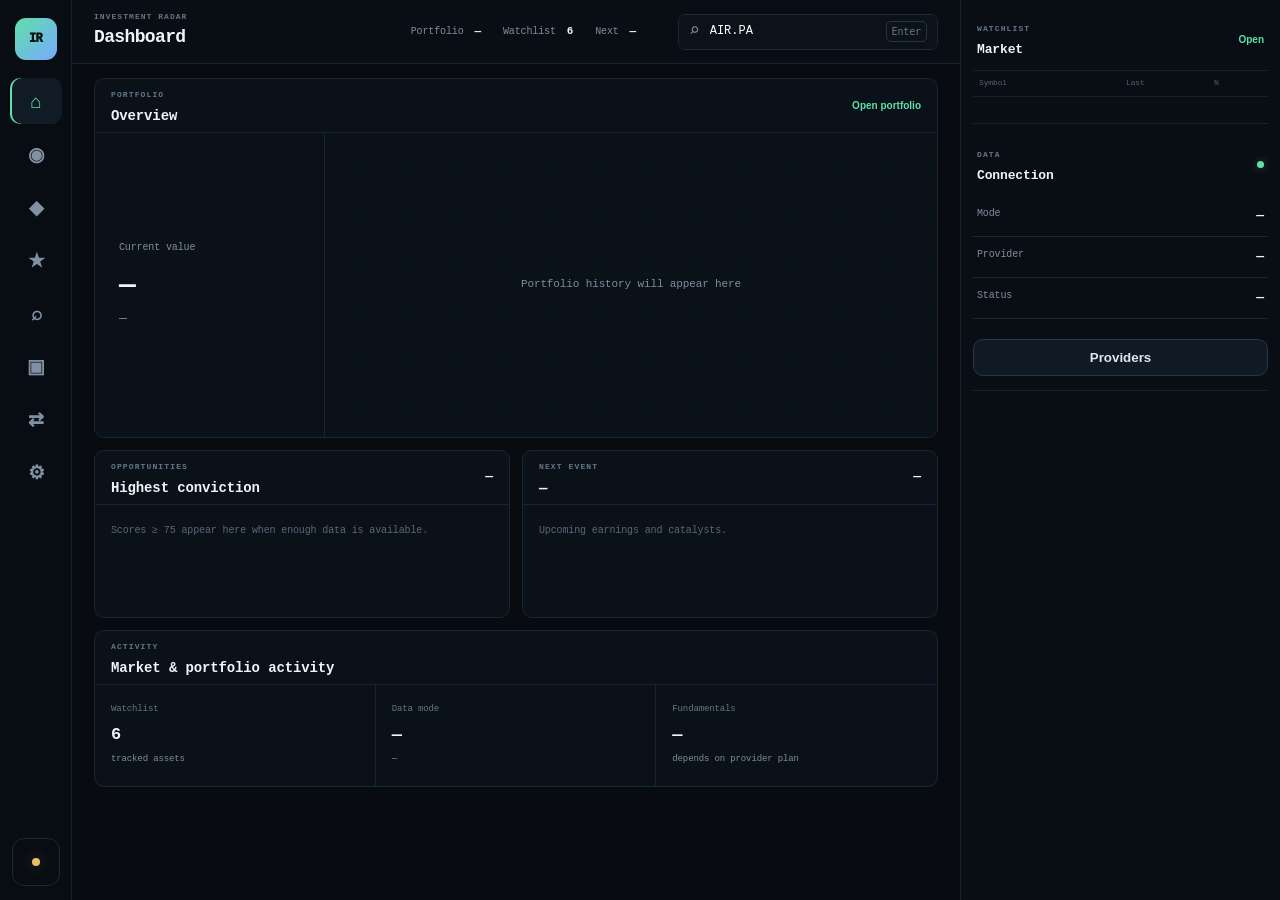
==== commit a87d63cd: "Add YTD and localized one-year chart range" ====
--- a/shared/web/index.html
+++ b/shared/web/index.html
@@ -85,7 +85,7 @@
 
   <div id="tab-overview" class="asset-panel active">
     <div class="grid g2">
-      <article class="card chart-card"><div class="card-head"><div><p class="eyebrow">PRICE</p><h3>Recent trend</h3></div><span class="pill" id="historySource">—</span></div><svg id="priceChart" viewBox="0 0 680 220" preserveAspectRatio="none"></svg><div class="chart-footer"><span id="historyPeriod">—</span><span id="chartRange">—</span></div></article>
+      <article class="card chart-card"><div class="card-head"><div><p class="eyebrow">PRICE</p><h3>Price chart</h3></div><span class="pill" id="historySource">—</span></div><div class="chart-controls"><div class="range-buttons" id="chartRanges"><button data-days="31">1M</button><button data-days="93">3M</button><button data-days="186" class="active">6M</button><button data-range="ytd">YTD</button><button data-days="366">1A</button><button data-days="1826">5Y</button><button data-days="5000">MAX</button></div><div class="style-buttons"><button id="chartCandles" class="active">Candles</button><button id="chartLine">Line</button></div></div><svg id="priceChart" viewBox="0 0 680 260" preserveAspectRatio="none"></svg><div class="chart-footer"><span id="historyPeriod">—</span><span id="chartRange">—</span></div></article>
       <article class="card position-card"><div class="card-head"><div><p class="eyebrow">YOUR POSITION</p><h3 id="positionTitle">Sem posição</h3></div><span class="pill">Portfolio</span></div><div class="position-big"><strong id="positionPL">—</strong><span id="positionPLPct">—</span></div><div class="kv"><span>Average price</span><b id="positionAvg">—</b></div><div class="kv"><span>Current value</span><b id="positionCurrent">—</b></div></article>
     </div>
     <div class="metrics" id="metricGrid"></div>
--- a/shared/web/styles.css
+++ b/shared/web/styles.css
@@ -283,3 +283,19 @@
 
 @media(max-width:900px){.sidebar nav{display:flex!important;flex-wrap:nowrap!important;gap:4px!important;overflow-x:auto!important;overflow-y:hidden!important;scroll-snap-type:x proximity;touch-action:pan-x}.sidebar .nav{flex:0 0 64px!important;min-width:64px!important;display:flex!important;scroll-snap-align:start}}
 @media(max-width:520px){.sidebar .nav:nth-of-type(n+6){display:flex!important}}
+
+
+.data-status{margin:0 0 16px;padding:12px 14px;border:1px solid #314254;border-radius:10px;background:#0d1720;display:grid;gap:4px}
+.data-status strong{font-size:12px;color:var(--text)}
+.data-status span{font-size:10px;line-height:1.5;color:var(--muted)}
+.caps span.ok{border-color:#28533f;background:#10251b;color:var(--green)}
+.caps span.bad{border-color:#50303a;background:#25151a;color:var(--red)}
+
+.chart-controls{display:flex;align-items:center;justify-content:space-between;gap:10px;margin:-4px 0 12px}
+.range-buttons,.style-buttons{display:flex;gap:6px;overflow-x:auto}
+.chart-controls button{border:1px solid var(--border);background:#0b131b;color:var(--muted);border-radius:8px;padding:7px 9px;font:inherit;font-size:10px;cursor:pointer}
+.chart-controls button.active{color:var(--green);border-color:#2f6e5a;background:#10261f}
+.candle line{stroke-width:1;vector-effect:non-scaling-stroke}
+.candle rect{vector-effect:non-scaling-stroke}
+.candle.up line,.candle.up rect{stroke:var(--green);fill:#1b9f72}
+.candle.down line,.candle.down rect{stroke:var(--red);fill:#c65462}
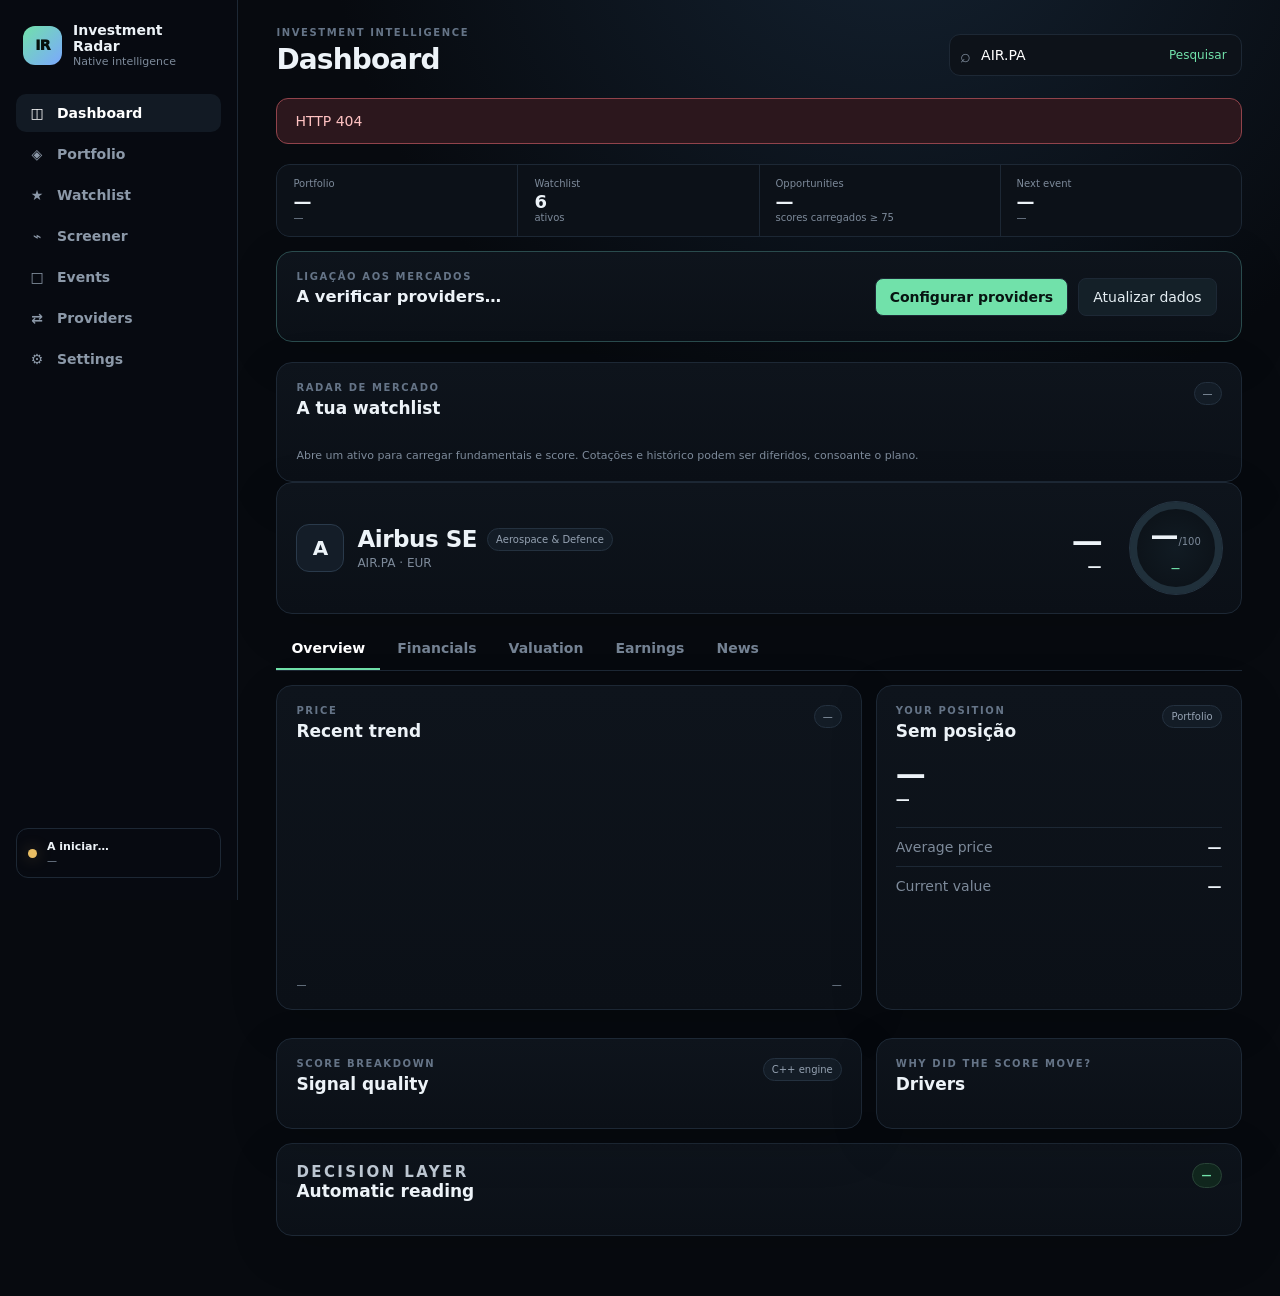
==== commit b0a08037: "Fix Android navigation, WebView compatibility and device validation" ====
--- a/shared/web/index.html
+++ b/shared/web/index.html
@@ -10,71 +10,37 @@
 <aside class="sidebar">
   <div class="brand"><span class="logo">IR</span><div><strong>Investment Radar</strong><small>Native intelligence</small></div></div>
   <nav>
-    <span class="nav-group">MAIN</span>
-    <button class="nav active" data-view="dashboard"><span class="nav-icon">⌂</span><b>Dashboard</b></button>
-    <button class="nav" data-view="asset"><span class="nav-icon">◉</span><b>Asset</b></button>
-    <button class="nav" data-view="portfolio"><span class="nav-icon">◆</span><b>Portfolio</b></button>
-    <button class="nav" data-view="watchlist"><span class="nav-icon">★</span><b>Watchlist</b></button>
-    <button class="nav" data-view="screener"><span class="nav-icon">⌕</span><b>Screener</b></button>
-    <span class="nav-group">MARKETS</span>
-    <button class="nav" data-view="calendar"><span class="nav-icon">▣</span><b>Events</b></button>
-    <span class="nav-group">SYSTEM</span>
-    <button class="nav" data-view="providers"><span class="nav-icon">⇄</span><b>Providers</b></button>
-    <button class="nav" data-view="settings"><span class="nav-icon">⚙</span><b>Settings</b></button>
+    <button class="nav active" data-view="dashboard"><span>◫</span>Dashboard</button>
+    <button class="nav" data-view="portfolio"><span>◈</span>Portfolio</button>
+    <button class="nav" data-view="watchlist"><span>★</span>Watchlist</button>
+    <button class="nav" data-view="screener"><span>⌁</span>Screener</button>
+    <button class="nav" data-view="calendar"><span>□</span>Events</button>
+    <button class="nav" data-view="providers"><span>⇄</span>Providers</button>
+    <button class="nav" data-view="settings"><span>⚙</span>Settings</button>
+    <button class="nav more-nav" id="moreNav" aria-haspopup="dialog"><span>•••</span>Mais</button>
   </nav>
   <div class="connection"><i></i><div><strong id="providerStatus">A iniciar…</strong><small id="runtime">—</small></div></div>
 </aside>
 <main>
-<header class="topbar terminal-topbar">
-  <div class="topbar-title"><p class="eyebrow">INVESTMENT RADAR</p><h1 id="viewTitle">Dashboard</h1></div>
-  <div class="topbar-market">
-    <span>Portfolio <strong id="topPortfolio">—</strong></span>
-    <span>Watchlist <strong id="topWatchCount">6</strong></span>
-    <span>Next <strong id="topNextEvent">—</strong></span>
-  </div>
-  <div class="search"><span>⌕</span><input id="symbolInput" value="AIR.PA" placeholder="Ticker / empresa"><kbd>Enter</kbd></div>
+<header class="topbar">
+  <div><p class="eyebrow">INVESTMENT INTELLIGENCE</p><h1 id="viewTitle">Dashboard</h1></div>
+  <form class="search" id="symbolSearch"><span aria-hidden="true">⌕</span><input id="symbolInput" value="AIR.PA" placeholder="Ticker" aria-label="Ticker do ativo" maxlength="32" enterkeyhint="search" autocomplete="off"><button type="submit" aria-label="Pesquisar ativo">Pesquisar</button></form>
 </header>
 
 <div id="notice" class="notice" role="status" aria-live="polite" hidden></div>
 <section id="dashboard" class="view active">
-  <div class="dashboard-terminal">
-    <section class="workspace-panel hero-panel">
-      <div class="panel-toolbar">
-        <div><span class="panel-kicker">PORTFOLIO</span><h2>Overview</h2></div>
-        <button class="text-action" data-view-jump="portfolio">Open portfolio</button>
-      </div>
-      <div class="portfolio-hero">
-        <div><small>Current value</small><strong id="portfolioValue">—</strong><span id="portfolioReturn">—</span></div>
-        <div class="portfolio-chart-empty"><span>Portfolio history will appear here</span></div>
-      </div>
-    </section>
+  <div class="market-strip">
+    <div><small>Portfolio</small><strong id="portfolioValue">—</strong><span id="portfolioReturn">—</span></div>
+    <div><small>Watchlist</small><strong id="watchCount">6</strong><span>ativos</span></div>
+    <div><small>Opportunities</small><strong id="opportunityCount">—</strong><span>scores carregados ≥ 75</span></div>
+    <div><small>Next event</small><strong id="nextEvent">—</strong><span id="nextEventTicker">—</span></div>
+  </div>
 
-    <section class="workspace-grid-2">
-      <article class="workspace-panel compact-panel">
-        <div class="panel-toolbar"><div><span class="panel-kicker">OPPORTUNITIES</span><h3>Highest conviction</h3></div><strong id="opportunityCount">—</strong></div>
-        <div class="empty-terminal">Scores ≥ 75 appear here when enough data is available.</div>
-      </article>
-      <article class="workspace-panel compact-panel">
-        <div class="panel-toolbar"><div><span class="panel-kicker">NEXT EVENT</span><h3 id="nextEventTicker">—</h3></div><strong id="nextEvent">—</strong></div>
-        <div class="empty-terminal">Upcoming earnings and catalysts.</div>
-      </article>
-    </section>
+  <article class="card live-setup"><div><p class="eyebrow">LIGAÇÃO AOS MERCADOS</p><h3 id="dataReadiness">A verificar providers…</h3><p id="dataReadinessDetail" class="note"></p></div><div class="live-actions"><button id="openProviders" class="primary">Configurar providers</button><button id="refreshMarket">Atualizar dados</button></div></article>
+  <article class="card"><div class="card-head"><div><p class="eyebrow">RADAR DE MERCADO</p><h3>A tua watchlist</h3></div><span class="pill" id="radarMode">—</span></div><div id="radarWatch" class="watch-grid"></div><p class="note">Abre um ativo para carregar fundamentais e score. Cotações e histórico podem ser diferidos, consoante o plano.</p></article>
 
-    <section class="workspace-panel activity-panel">
-      <div class="panel-toolbar"><div><span class="panel-kicker">ACTIVITY</span><h3>Market & portfolio activity</h3></div></div>
-      <div class="activity-columns">
-        <div><span class="activity-label">Watchlist</span><strong id="watchCount">6</strong><small>tracked assets</small></div>
-        <div><span class="activity-label">Data mode</span><strong id="dashDataMode">—</strong><small id="dashProvider">—</small></div>
-        <div><span class="activity-label">Fundamentals</span><strong id="dashFundamentals">—</strong><small>depends on provider plan</small></div>
-      </div>
-    </section>
-  </div>
-</section>
-
-<section id="asset" class="view">
-  <div class="page-head asset-page-head"><div><p class="eyebrow">ASSET ANALYSIS</p><h2>Análise do ativo</h2></div><button id="refreshMarket" class="secondary">Atualizar</button></div>
   <article class="asset-head card">
-    <div class="asset-id"><div class="avatar" id="assetAvatar">A</div><div><div class="line"><h2 id="assetName">Airbus SE</h2><span class="sector" id="assetSector">Aerospace & Defence</span></div><p><span id="assetTicker">AIR.PA</span> · <span id="assetCurrency">EUR</span><br><small id="assetQuoteSource">Quote time unavailable</small></p></div></div>
+    <div class="asset-id"><div class="avatar" id="assetAvatar">A</div><div><div class="line"><h2 id="assetName">Airbus SE</h2><span class="sector" id="assetSector">Aerospace & Defence</span></div><p><span id="assetTicker">AIR.PA</span> · <span id="assetCurrency">EUR</span></p></div></div>
     <div class="asset-quote"><strong id="assetPrice">—</strong><span id="assetChange">—</span></div>
     <div class="score-ring" id="scoreRing"><div><strong id="assetScore">—</strong><small>/100</small></div><span id="assetZone">—</span></div>
   </article>
@@ -85,7 +51,7 @@
 
   <div id="tab-overview" class="asset-panel active">
     <div class="grid g2">
-      <article class="card chart-card"><div class="card-head"><div><p class="eyebrow">PRICE</p><h3>Price chart</h3></div><span class="pill" id="historySource">—</span></div><div class="chart-controls"><div class="range-buttons" id="chartRanges"><button data-days="31">1M</button><button data-days="93">3M</button><button data-days="186" class="active">6M</button><button data-range="ytd">YTD</button><button data-days="366">1A</button><button data-days="1826">5Y</button><button data-days="5000">MAX</button></div><div class="style-buttons"><button id="chartCandles" class="active">Candles</button><button id="chartLine">Line</button></div></div><svg id="priceChart" viewBox="0 0 680 260" preserveAspectRatio="none"></svg><div class="chart-footer"><span id="historyPeriod">—</span><span id="chartRange">—</span></div></article>
+      <article class="card chart-card"><div class="card-head"><div><p class="eyebrow">PRICE</p><h3>Recent trend</h3></div><span class="pill" id="historySource">—</span></div><svg id="priceChart" viewBox="0 0 680 220" preserveAspectRatio="none"></svg><div class="chart-footer"><span id="historyPeriod">—</span><span id="chartRange">—</span></div></article>
       <article class="card position-card"><div class="card-head"><div><p class="eyebrow">YOUR POSITION</p><h3 id="positionTitle">Sem posição</h3></div><span class="pill">Portfolio</span></div><div class="position-big"><strong id="positionPL">—</strong><span id="positionPLPct">—</span></div><div class="kv"><span>Average price</span><b id="positionAvg">—</b></div><div class="kv"><span>Current value</span><b id="positionCurrent">—</b></div></article>
     </div>
     <div class="metrics" id="metricGrid"></div>
@@ -96,11 +62,10 @@
     <article class="card decision-card"><div class="card-head"><div><p class="eyebrow">DECISION LAYER</p><h3>Automatic reading</h3></div><span class="zone-pill" id="decisionZone">—</span></div><p id="decisionText"></p></article>
   </div>
 
-  <div id="tab-financials" class="asset-panel"><article class="card"><div class="card-head"><div><p class="eyebrow">FINANCIALS</p><h3>Core metrics</h3></div></div><div id="fundamentalsStatus" class="data-status" hidden></div><div class="financial-table" id="financialTable"></div></article></div>
+  <div id="tab-financials" class="asset-panel"><article class="card"><div class="card-head"><div><p class="eyebrow">FINANCIALS</p><h3>Core metrics</h3></div></div><div class="financial-table" id="financialTable"></div></article></div>
   <div id="tab-valuation" class="asset-panel"><div class="grid g2"><article class="card valuation-card"><div class="card-head"><div><p class="eyebrow">PRICE ZONES</p><h3>Valuation range</h3></div><span id="valuationPill" class="zone-pill">—</span></div><div class="valuation-scale"><div class="buy">BUY</div><div class="fair">FAIR</div><div class="exp">EXPENSIVE</div><i id="valuationMarker"></i></div><div class="zone-labels"><span id="buyBelow">—</span><span id="fairBand">—</span><span id="expensiveAbove">—</span></div><p class="note">Modelo heurístico transparente. Não é ainda DCF nem substitui análise do negócio.</p></article><article class="card"><div class="card-head"><div><p class="eyebrow">MULTIPLES</p><h3>Current valuation</h3></div></div><div id="valuationMetrics"></div></article></div></div>
   <div id="tab-news" class="asset-panel"><article class="card"><h3>Notícias</h3><div id="assetNews"></div></article></div>
   <div id="tab-earnings" class="asset-panel"><article class="card"><div class="card-head"><div><p class="eyebrow">CATALYSTS</p><h3>Upcoming earnings</h3></div></div><div id="assetEarnings"></div></article></div>
-
 </section>
 
 <section id="portfolio" class="view"><div class="page-head"><div><p class="eyebrow">YOUR MONEY</p><h2>Portfolio</h2></div><button id="addPosition" class="primary">+ Position</button></div><div class="grid g3 summary-cards"><div class="card stat"><small>Invested</small><strong id="pfInvested">—</strong></div><div class="card stat"><small>Current value</small><strong id="pfCurrent">—</strong></div><div class="card stat"><small>P/L</small><strong id="pfPL">—</strong></div></div><article class="card"><div id="portfolioTable"></div></article></section>
@@ -108,23 +73,11 @@
 <section id="watchlist" class="view"><div class="page-head"><div><p class="eyebrow">IDEAS</p><h2>Watchlist</h2></div><button id="addWatch" class="primary">+ Ticker</button></div><div id="watchGrid" class="watch-grid"></div></section>
 <section id="screener" class="view"><div class="page-head"><div><p class="eyebrow">DISCOVERY</p><h2>Screener</h2></div></div><article class="card"><div class="filter-row"><label>Minimum score<input id="screenScore" type="range" min="40" max="90" value="70"><span id="screenScoreLabel">70</span></label><label>Zone<select id="screenZone"><option value="all">All</option><option>BUY</option><option>FAIR</option><option>EXPENSIVE</option></select></label></div><div id="screenerResults" class="watch-grid"></div></article></section>
 <section id="calendar" class="view"><div class="page-head"><div><p class="eyebrow">CATALYSTS</p><h2>Events</h2></div></div><article class="card"><div id="calendarList"></div></article></section>
-<section id="providers" class="view"><div class="page-head"><div><p class="eyebrow">DATA LAYER</p><h2>Providers & routing</h2></div></div><div class="grid g2"><div><article class="card"><h3>Testar ligação</h3><p class="note">Guarda primeiro as chaves. O teste pede uma cotação real a cada provider configurado, mesmo em modo Demo. Não valida as restantes permissões do plano.</p><label>Símbolo de teste<input id="testSymbol" value="AIR.PA" maxlength="32" autocomplete="off"></label><button id="testAllProviders" class="primary">Testar todos</button><p class="note">Começa por AAPL; testa depois AIR.PA e os teus ETFs para confirmar cobertura europeia.</p><div id="providerTestSummary" role="status" aria-live="polite"></div></article><div id="providerCards"></div><article class="card"><div class="card-head"><div><p class="eyebrow">API KEYS</p><h3>Live provider credentials</h3></div><span class="pill">native storage</span></div><label class="mode-select">Modo de dados <select id="dataMode"><option value="demo">Demo — dados sintéticos, sem APIs</option><option value="live">Live — apenas providers reais</option></select></label><div id="providerKeyForm" class="routing"></div><button id="saveProviderKeys" class="primary">Guardar configuração</button><p class="note">As chaves são guardadas pela camada nativa e não são devolvidas à interface. No Windows usa-se DPAPI; no Android, Keystore. Chaves do ambiente cloud são lidas sem as copiar para o ficheiro local.</p></article></div><article class="card"><div class="card-head"><div><p class="eyebrow">ROUTING</p><h3>Preferred source by data type</h3></div><span class="pill">routing</span></div><div id="routingForm" class="routing"></div><button id="saveRouting" class="primary">Apply routing</button><p class="note">Automático tenta os providers configurados com a capacidade pedida. Em Live, dados demo nunca são usados como fallback.</p></article></div><article class="card provider-help"><h3>Onde obter as chaves</h3><div class="grid g3"><div><h4>EODHD</h4><p>Abre <strong>eodhd.com/register</strong>, cria a conta e copia o API Token no dashboard da conta.</p><p class="note">Para ações europeias, confirma a bolsa e o acesso a cotações, histórico e fundamentais no plano.</p></div><div><h4>Financial Modeling Prep</h4><p>Abre <strong>site.financialmodelingprep.com</strong>, cria a conta e procura a API Key no Dashboard.</p><p class="note">Acesso internacional, demonstrações e endpoints Stable dependem do plano.</p></div><div><h4>Twelve Data</h4><p>Abre <strong>twelvedata.com</strong>, cria a conta e copia a chave em Dashboard → API Keys.</p><p class="note">Usado para cotações e histórico. Confirma bolsas europeias e os créditos do plano.</p></div><div><h4>Alpha Vantage</h4><p>Obtém uma API key em <strong>alphavantage.co</strong>.</p><p class="note">Enriquecimento opcional; as quotas gratuitas são limitadas.</p></div><div><h4>Finnhub</h4><p>Obtém uma API key em <strong>finnhub.io</strong>.</p><p class="note">Enriquecimento opcional; verifica as permissões do plano.</p></div></div><p class="note">Cola cada chave no campo correspondente, escolhe Live, guarda e testa. Basta um provider com os dados de que precisas para começar. Não é necessário subscrever todos os providers.</p></article></section>
+<section id="providers" class="view"><div class="page-head"><div><p class="eyebrow">DATA LAYER</p><h2>Providers & routing</h2></div></div><article class="card provider-mode"><div class="card-head"><div><p class="eyebrow">FONTE DOS DADOS</p><h3>Modo de dados</h3></div><span class="pill" id="providerModeBadge">—</span></div><div class="provider-mode-controls"><label class="mode-select" for="dataMode">Escolher modo<select id="dataMode"><option value="demo">Demo — dados sintéticos, sem APIs</option><option value="live">Live — apenas providers reais</option></select></label><button id="applyDataMode" class="primary" disabled>Aplicar modo</button></div><p class="note">Escolhe Live depois de guardar e testar uma chave. Aplica o modo para carregar dados dos providers.</p></article><div class="grid g2"><div><article class="card"><h3>Testar ligação</h3><p class="note">Guarda primeiro as chaves. O teste pede uma cotação real a cada provider configurado, mesmo em modo Demo. Não valida as restantes permissões do plano.</p><label>Símbolo de teste<input id="testSymbol" value="AAPL" maxlength="32" autocomplete="off"></label><button id="testAllProviders" class="primary">Testar todos</button><p class="note">Começa por AAPL; testa depois AIR.PA e os teus ETFs para confirmar cobertura europeia.</p><div id="providerTestSummary" role="status" aria-live="polite"></div></article><div id="providerCards"></div><article class="card"><div class="card-head"><div><p class="eyebrow">API KEYS</p><h3>Live provider credentials</h3></div><span class="pill">native storage</span></div><div id="providerKeyForm" class="routing"></div><button id="saveProviderKeys" class="primary">Guardar configuração</button><p class="note">As chaves são guardadas pela camada nativa e não são devolvidas à interface. No Windows usa-se DPAPI; no Android, Keystore. Chaves do ambiente cloud são lidas sem as copiar para o ficheiro local.</p></article></div><article class="card"><div class="card-head"><div><p class="eyebrow">ROUTING</p><h3>Preferred source by data type</h3></div><span class="pill">routing</span></div><div id="routingForm" class="routing"></div><button id="saveRouting" class="primary">Apply routing</button><p class="note">Automático tenta os providers configurados com a capacidade pedida. Em Live, dados demo nunca são usados como fallback.</p></article></div><article class="card provider-help"><h3>Onde obter as chaves</h3><div class="grid g3"><div><h4>EODHD</h4><p>Abre <strong>eodhd.com/register</strong>, cria a conta e copia o API Token no dashboard da conta.</p><p class="note">Para ações europeias, confirma a bolsa e o acesso a cotações, histórico e fundamentais no plano.</p></div><div><h4>Financial Modeling Prep</h4><p>Abre <strong>site.financialmodelingprep.com</strong>, cria a conta e procura a API Key no Dashboard.</p><p class="note">Acesso internacional, demonstrações e endpoints Stable dependem do plano.</p></div><div><h4>Twelve Data</h4><p>Abre <strong>twelvedata.com</strong>, cria a conta e copia a chave em Dashboard → API Keys.</p><p class="note">Usado para cotações e histórico. Confirma bolsas europeias e os créditos do plano.</p></div></div><p class="note">Cola cada chave no campo correspondente, escolhe Live, guarda e testa. Basta um provider com os dados de que precisas para começar. Não é necessário subscrever os três.</p></article></section>
 <section id="settings" class="view"><div class="page-head"><div><p class="eyebrow">APPLICATION</p><h2>Settings</h2></div></div><article class="card settings-card"><div class="setting"><div><strong>Runtime</strong><span>Native shell</span></div><b id="settingsRuntime">—</b></div><div class="setting"><div><strong>Engine</strong><span>Scoring & valuation</span></div><b>C++</b></div><div class="setting"><div><strong>Theme</strong><span>Interface appearance</span></div><b>Dark</b></div><div class="setting"><div><strong>Data mode</strong><span>Current data source</span></div><b id="settingsMode">DEMO</b></div></article></section>
 </main>
-<aside class="right-rail">
-  <section class="rail-section rail-watch">
-    <div class="rail-head"><div><span class="panel-kicker">WATCHLIST</span><h3>Market</h3></div><button class="text-action" data-action="open-watchlist">Open</button></div>
-    <div class="rail-columns"><span>Symbol</span><span>Last</span><span>%</span></div>
-    <div id="radarWatch" class="watch-list terminal-watch"></div>
-  </section>
-  <section class="rail-section rail-health">
-    <div class="rail-head"><div><span class="panel-kicker">DATA</span><h3>Connection</h3></div><span class="status-dot"></span></div>
-    <div class="health-row"><span>Mode</span><strong id="radarMode">—</strong></div>
-    <div class="health-row"><span>Provider</span><strong id="railProvider">—</strong></div>
-    <div class="health-row"><span>Status</span><strong id="railStatus">—</strong></div>
-    <button id="openProviders" class="secondary wide">Providers</button>
-  </section>
-</aside>
 </div>
+<dialog role="dialog" aria-modal="true" id="moreDialog" aria-labelledby="moreTitle"><div class="dialog-head"><h2 id="moreTitle">Mais ferramentas</h2><button type="button" data-close="moreDialog" aria-label="Fechar">×</button></div><div class="more-links"><button data-open-view="screener">Screener</button><button data-open-view="calendar">Eventos</button><button data-open-view="providers">Providers</button><button data-open-view="settings">Definições</button></div></dialog>
+<dialog role="dialog" aria-modal="true" id="entryDialog" aria-labelledby="entryTitle"><form id="entryForm"><div class="dialog-head"><h2 id="entryTitle">Adicionar ativo</h2><button type="button" data-close="entryDialog" aria-label="Fechar">×</button></div><label for="entrySymbol">Ticker<input id="entrySymbol" maxlength="32" autocomplete="off" autocapitalize="characters" required placeholder="Ex.: AIR.PA"></label><div id="positionFields"><label for="entryQty">Quantidade<input id="entryQty" inputmode="decimal" required placeholder="Ex.: 2,5"></label><label for="entryAvg">Preço médio por unidade<input id="entryAvg" inputmode="decimal" required placeholder="Ex.: 180,50"></label><label for="entryCurrency">Moeda do preço médio<input id="entryCurrency" maxlength="3" autocomplete="off" autocapitalize="characters" required placeholder="EUR ou USD"></label></div><p id="entryError" class="form-error" role="alert" hidden></p><div class="dialog-actions"><button type="button" data-close="entryDialog">Cancelar</button><button id="entrySubmit" type="submit" class="primary">Adicionar</button></div></form></dialog>
 <script src="app.js"></script>
 </body></html>
--- a/shared/web/styles.css
+++ b/shared/web/styles.css
@@ -1,4 +1,4 @@
-:root{--bg:#070a0f;--panel:#0d1219;--panel2:#111823;--border:#1d2835;--text:#edf3f8;--muted:#7d8a9a;--green:#71e1aa;--green2:#36bd83;--amber:#e9be64;--red:#ef7f8a;--blue:#7ba8ff;--cyan:#77d6eb}*{box-sizing:border-box}html,body{margin:0;min-height:100%;background:var(--bg);color:var(--text);font-family:"JetBrains Mono","Cascadia Code","SFMono-Regular",Consolas,"Liberation Mono",monospace}body{background:radial-gradient(circle at 70% -10%,#142231 0,transparent 34%),var(--bg);font-size:14px}.shell{min-height:100vh;display:grid;grid-template-columns:238px 1fr}.sidebar{height:100vh;position:sticky;top:0;padding:22px 16px;border-right:1px solid var(--border);background:#080c12e8;backdrop-filter:blur(14px);display:flex;flex-direction:column}.brand{display:flex;align-items:center;gap:11px;padding:0 7px 26px}.logo{width:39px;height:39px;border-radius:12px;background:linear-gradient(135deg,var(--green),var(--blue));display:grid;place-items:center;color:#07110d;font-weight:950;letter-spacing:-.05em}.brand strong,.brand small{display:block}.brand small{font-size:11px;color:var(--muted);margin-top:1px}.sidebar nav{display:grid;gap:3px}.nav{border:0;background:transparent;color:#8c99a9;padding:11px 12px;border-radius:10px;text-align:left;display:flex;gap:11px;align-items:center;cursor:pointer;font-weight:650}.nav span{width:18px;text-align:center}.nav:hover,.nav.active{background:#121a24;color:#fff}.connection{margin-top:auto;border:1px solid var(--border);border-radius:12px;padding:11px;display:flex;align-items:center;gap:10px}.connection i{width:9px;height:9px;border-radius:50%;background:var(--amber);box-shadow:0 0 16px #e9be6455}.connection strong,.connection small{display:block}.connection strong{font-size:11px}.connection small{color:var(--muted);font-size:10px;margin-top:2px}main{width:100%;max-width:1540px;margin:0 auto;padding:27px clamp(20px,3vw,46px) 60px}.topbar{display:flex;align-items:end;justify-content:space-between;gap:20px;margin-bottom:22px}.eyebrow{margin:0 0 5px;font-size:10px;letter-spacing:.16em;color:#657487;font-weight:850}.topbar h1,.page-head h2{margin:0;font-size:28px;letter-spacing:-.03em}.search{height:42px;min-width:290px;background:var(--panel);border:1px solid var(--border);border-radius:11px;padding:0 10px;display:flex;align-items:center;gap:8px}.search input{flex:1;min-width:0;background:none;border:0;outline:0;color:#fff;font:inherit;text-transform:uppercase}.search span{color:var(--muted);font-size:18px}.search kbd{font-size:10px;color:#687688;border:1px solid #293442;border-radius:5px;padding:2px 5px}.view{display:none}.view.active{display:block}.market-strip{display:grid;grid-template-columns:repeat(4,1fr);gap:1px;background:var(--border);border:1px solid var(--border);border-radius:14px;overflow:hidden;margin-bottom:14px}.market-strip>div{background:#0c1118;padding:13px 16px}.market-strip small,.market-strip span{display:block;color:var(--muted);font-size:10px}.market-strip strong{display:inline-block;font-size:18px;margin:2px 8px 0 0}.card{background:linear-gradient(180deg,#0e141c,#0b1017);border:1px solid var(--border);border-radius:16px;padding:19px;box-shadow:0 14px 50px #0002}.asset-head{display:grid;grid-template-columns:1fr auto auto;align-items:center;gap:28px}.asset-id{display:flex;align-items:center;gap:13px}.avatar{width:48px;height:48px;border:1px solid #2a3a4b;border-radius:13px;display:grid;place-items:center;font-weight:900;font-size:20px;background:#141d28}.line{display:flex;align-items:center;gap:10px;flex-wrap:wrap}.asset-id h2{margin:0;font-size:23px;letter-spacing:-.02em}.asset-id p{margin:4px 0 0;color:var(--muted);font-size:12px}.sector,.pill{font-size:10px;color:#95a2b2;padding:5px 8px;border-radius:999px;background:#131c26;border:1px solid #24313f}.asset-quote{text-align:right}.asset-quote strong{display:block;font-size:31px;letter-spacing:-.04em}.asset-quote span{font-weight:750}.score-ring{width:92px;height:92px;border-radius:50%;border:7px solid #20303b;outline:1px solid #263543;display:grid;place-items:center;text-align:center;background:radial-gradient(circle,#111b23,#0b1016)}.score-ring div{line-height:1}.score-ring strong{font-size:28px}.score-ring small{font-size:10px;color:var(--muted)}.score-ring>span{font-size:9px;color:var(--green);font-weight:900;margin-top:-14px}.asset-tabs{display:flex;gap:2px;border-bottom:1px solid var(--border);margin:14px 0}.asset-tab{border:0;background:none;color:#748293;padding:12px 15px;cursor:pointer;border-bottom:2px solid transparent;font-weight:700}.asset-tab.active{color:#fff;border-color:var(--green)}.asset-panel{display:none}.asset-panel.active{display:block}.grid{display:grid;gap:14px}.g2{grid-template-columns:1.6fr 1fr}.g3{grid-template-columns:repeat(3,1fr)}.card-head{display:flex;justify-content:space-between;align-items:start;gap:10px;margin-bottom:15px}.card-head h3{margin:0;font-size:17px}.chart-card svg{width:100%;height:220px;overflow:visible}.chart-card .gridline{stroke:#1a2530;stroke-width:1}.chart-card .area{fill:url(#areaGradient)}.chart-card .linepath{fill:none;stroke:var(--green);stroke-width:2.4;vector-effect:non-scaling-stroke}.chart-card .point{fill:#0c1418;stroke:var(--green);stroke-width:2;vector-effect:non-scaling-stroke}.chart-footer{display:flex;justify-content:space-between;color:var(--muted);font-size:10px}.position-big{margin:12px 0 20px}.position-big strong{display:block;font-size:30px}.position-big span{font-weight:750}.kv{display:flex;justify-content:space-between;border-top:1px solid var(--border);padding:11px 0;color:var(--muted)}.kv b{color:var(--text)}.metrics{display:grid;grid-template-columns:repeat(6,1fr);gap:10px;margin:14px 0}.metric{background:#0d141c;border:1px solid var(--border);border-radius:13px;padding:14px}.metric label{display:block;color:var(--muted);font-size:10px;margin-bottom:6px}.metric strong{font-size:18px}.metric small{display:block;color:#667587;font-size:10px;margin-top:4px}.scorebar{display:grid;grid-template-columns:88px 1fr 36px;gap:10px;align-items:center;margin:13px 0}.scorebar span{color:#a6b0bd;font-size:12px}.scorebar .track{height:7px;background:#17212c;border-radius:7px;overflow:hidden}.scorebar .fill{height:100%;background:linear-gradient(90deg,var(--green2),var(--cyan));border-radius:7px}.scorebar b{text-align:right}.reason-list{display:grid;gap:8px}.reason{display:grid;grid-template-columns:34px 1fr auto;align-items:center;gap:10px;padding:9px 0;border-bottom:1px solid #17212c}.reason:last-child{border:0}.impact{width:28px;height:28px;border-radius:8px;display:grid;place-items:center;font-weight:900}.impact.pos{background:#123124;color:var(--green)}.impact.neg{background:#35171c;color:var(--red)}.reason strong,.reason span{display:block}.reason span{font-size:11px;color:var(--muted);margin-top:2px}.reason em{font-style:normal;font-weight:800}.decision-card{margin-top:14px}.decision-card p{font-size:15px;color:#bcc6d1;margin:0;max-width:1050px}.zone-pill{border:1px solid #294337;background:#10261d;color:var(--green);border-radius:999px;padding:6px 9px;font-size:10px;font-weight:900}.financial-table{display:grid;grid-template-columns:repeat(2,1fr);gap:0 24px}.financial-row{display:flex;justify-content:space-between;padding:13px 0;border-bottom:1px solid var(--border)}.financial-row span{color:var(--muted)}.valuation-scale{height:44px;display:grid;grid-template-columns:1fr 1.2fr 1fr;position:relative;border-radius:9px;overflow:hidden}.valuation-scale>div{display:grid;place-items:center;color:#0a1014;font-size:10px;font-weight:900}.valuation-scale .buy{background:#64d69f}.valuation-scale .fair{background:#e6be68}.valuation-scale .exp{background:#e47d87}.valuation-scale i{position:absolute;top:-4px;width:2px;height:52px;background:white;box-shadow:0 0 10px #fff}.zone-labels{display:grid;grid-template-columns:1fr 1.2fr 1fr;margin-top:9px;font-size:11px;color:var(--muted)}.zone-labels span:nth-child(2){text-align:center}.zone-labels span:last-child{text-align:right}.note{color:var(--muted);font-size:11px;margin:16px 0 0}.page-head{display:flex;justify-content:space-between;align-items:end;margin-bottom:15px}.primary{border:0;background:var(--green);color:#07110c;border-radius:10px;padding:10px 14px;font-weight:850;cursor:pointer}.stat small{display:block;color:var(--muted);margin-bottom:6px}.stat strong{font-size:23px}.table{width:100%;border-collapse:collapse}.table th,.table td{text-align:left;padding:13px 10px;border-bottom:1px solid var(--border)}.table th{font-size:10px;color:var(--muted);font-weight:700}.table tr:last-child td{border:0}.watch-grid{display:grid;grid-template-columns:repeat(3,1fr);gap:11px}.watch-card{background:#0d141c;border:1px solid var(--border);border-radius:14px;padding:15px;cursor:pointer}.watch-card:hover{border-color:#314355}.watch-card .watch-top{display:flex;justify-content:space-between;align-items:start}.watch-card strong,.watch-card small{display:block}.watch-card small{color:var(--muted);margin-top:3px}.watch-score{font-size:20px;font-weight:900}.watch-meta{display:flex;justify-content:space-between;margin-top:14px;color:#98a5b4;font-size:11px}.remove{border:0;background:transparent;color:#667587;padding:0;cursor:pointer}.event{display:grid;grid-template-columns:110px 90px 70px 1fr;gap:14px;align-items:center;padding:14px 0;border-bottom:1px solid var(--border)}.event:last-child{border:0}.event .date{font-weight:850}.event .kind{color:var(--amber);font-size:10px;font-weight:800}.event span{color:var(--muted)}.provider-card{margin-bottom:12px}.provider-top{display:flex;justify-content:space-between;align-items:start}.provider-status{font-size:10px;border-radius:999px;padding:5px 8px;border:1px solid var(--border);color:var(--muted)}.provider-status.on{border-color:#2a4738;color:var(--green);background:#10231b}.caps{display:flex;flex-wrap:wrap;gap:6px;margin-top:13px}.caps span{padding:4px 7px;background:#131b24;border:1px solid #222e3a;border-radius:6px;font-size:9px;color:#8795a5}.routing{display:grid;gap:12px}.routing label{display:grid;grid-template-columns:1fr 180px;align-items:center;color:#a7b1bd}.routing select,.filter-row select{background:#0b1118;border:1px solid var(--border);color:#fff;border-radius:8px;padding:8px}.setting{display:flex;justify-content:space-between;align-items:center;padding:15px 0;border-bottom:1px solid var(--border)}.setting:last-child{border:0}.setting strong,.setting span{display:block}.setting span{font-size:11px;color:var(--muted);margin-top:2px}.filter-row{display:flex;gap:30px;align-items:end;margin-bottom:20px}.filter-row label{display:grid;gap:8px;color:var(--muted)}.filter-row input[type=range]{width:220px}.positive{color:var(--green)!important}.negative{color:var(--red)!important}
+:root{--bg:#070a0f;--panel:#0d1219;--panel2:#111823;--border:#1d2835;--text:#edf3f8;--muted:#7d8a9a;--green:#71e1aa;--green2:#36bd83;--amber:#e9be64;--red:#ef7f8a;--blue:#7ba8ff;--cyan:#77d6eb}*{box-sizing:border-box}html,body{margin:0;min-height:100%;background:var(--bg);color:var(--text);font-family:Inter,ui-sans-serif,system-ui,-apple-system,Segoe UI,Roboto,sans-serif}body{background:radial-gradient(circle at 70% -10%,#142231 0,transparent 34%),var(--bg);font-size:14px}.shell{min-height:100vh;display:grid;grid-template-columns:238px 1fr}.sidebar{height:100vh;position:sticky;top:0;padding:22px 16px;border-right:1px solid var(--border);background:#080c12e8;backdrop-filter:blur(14px);display:flex;flex-direction:column}.brand{display:flex;align-items:center;gap:11px;padding:0 7px 26px}.logo{width:39px;height:39px;border-radius:12px;background:linear-gradient(135deg,var(--green),var(--blue));display:grid;place-items:center;color:#07110d;font-weight:950;letter-spacing:-.05em}.brand strong,.brand small{display:block}.brand small{font-size:11px;color:var(--muted);margin-top:1px}.sidebar nav{display:grid;gap:3px}.nav{border:0;background:transparent;color:#8c99a9;padding:11px 12px;border-radius:10px;text-align:left;display:flex;gap:11px;align-items:center;cursor:pointer;font-weight:650}.nav span{width:18px;text-align:center}.nav:hover,.nav.active{background:#121a24;color:#fff}.connection{margin-top:auto;border:1px solid var(--border);border-radius:12px;padding:11px;display:flex;align-items:center;gap:10px}.connection i{width:9px;height:9px;border-radius:50%;background:var(--amber);box-shadow:0 0 16px #e9be6455}.connection strong,.connection small{display:block}.connection strong{font-size:11px}.connection small{color:var(--muted);font-size:10px;margin-top:2px}main{width:100%;max-width:1540px;margin:0 auto;padding:27px clamp(20px,3vw,46px) 60px}.topbar{display:flex;align-items:end;justify-content:space-between;gap:20px;margin-bottom:22px}.eyebrow{margin:0 0 5px;font-size:10px;letter-spacing:.16em;color:#657487;font-weight:850}.topbar h1,.page-head h2{margin:0;font-size:28px;letter-spacing:-.03em}.search{height:42px;min-width:290px;background:var(--panel);border:1px solid var(--border);border-radius:11px;padding:0 10px;display:flex;align-items:center;gap:8px}.search input{flex:1;min-width:0;background:none;border:0;outline:0;color:#fff;font:inherit;text-transform:uppercase}.search span{color:var(--muted);font-size:18px}.search kbd{font-size:10px;color:#687688;border:1px solid #293442;border-radius:5px;padding:2px 5px}.view{display:none}.view.active{display:block}.market-strip{display:grid;grid-template-columns:repeat(4,1fr);gap:1px;background:var(--border);border:1px solid var(--border);border-radius:14px;overflow:hidden;margin-bottom:14px}.market-strip>div{background:#0c1118;padding:13px 16px}.market-strip small,.market-strip span{display:block;color:var(--muted);font-size:10px}.market-strip strong{display:inline-block;font-size:18px;margin:2px 8px 0 0}.card{background:linear-gradient(180deg,#0e141c,#0b1017);border:1px solid var(--border);border-radius:16px;padding:19px;box-shadow:0 14px 50px #0002}.asset-head{display:grid;grid-template-columns:1fr auto auto;align-items:center;gap:28px}.asset-id{display:flex;align-items:center;gap:13px}.avatar{width:48px;height:48px;border:1px solid #2a3a4b;border-radius:13px;display:grid;place-items:center;font-weight:900;font-size:20px;background:#141d28}.line{display:flex;align-items:center;gap:10px;flex-wrap:wrap}.asset-id h2{margin:0;font-size:23px;letter-spacing:-.02em}.asset-id p{margin:4px 0 0;color:var(--muted);font-size:12px}.sector,.pill{font-size:10px;color:#95a2b2;padding:5px 8px;border-radius:999px;background:#131c26;border:1px solid #24313f}.asset-quote{text-align:right}.asset-quote strong{display:block;font-size:31px;letter-spacing:-.04em}.asset-quote span{font-weight:750}.score-ring{width:92px;height:92px;border-radius:50%;border:7px solid #20303b;outline:1px solid #263543;display:grid;place-items:center;text-align:center;background:radial-gradient(circle,#111b23,#0b1016)}.score-ring div{line-height:1}.score-ring strong{font-size:28px}.score-ring small{font-size:10px;color:var(--muted)}.score-ring>span{font-size:9px;color:var(--green);font-weight:900;margin-top:-14px}.asset-tabs{display:flex;gap:2px;border-bottom:1px solid var(--border);margin:14px 0}.asset-tab{border:0;background:none;color:#748293;padding:12px 15px;cursor:pointer;border-bottom:2px solid transparent;font-weight:700}.asset-tab.active{color:#fff;border-color:var(--green)}.asset-panel{display:none}.asset-panel.active{display:block}.grid{display:grid;gap:14px}.g2{grid-template-columns:1.6fr 1fr}.g3{grid-template-columns:repeat(3,1fr)}.card-head{display:flex;justify-content:space-between;align-items:start;gap:10px;margin-bottom:15px}.card-head h3{margin:0;font-size:17px}.chart-card svg{width:100%;height:220px;overflow:visible}.chart-card .gridline{stroke:#1a2530;stroke-width:1}.chart-card .area{fill:url(#areaGradient)}.chart-card .linepath{fill:none;stroke:var(--green);stroke-width:2.4;vector-effect:non-scaling-stroke}.chart-card .point{fill:#0c1418;stroke:var(--green);stroke-width:2;vector-effect:non-scaling-stroke}.chart-footer{display:flex;justify-content:space-between;color:var(--muted);font-size:10px}.position-big{margin:12px 0 20px}.position-big strong{display:block;font-size:30px}.position-big span{font-weight:750}.kv{display:flex;justify-content:space-between;border-top:1px solid var(--border);padding:11px 0;color:var(--muted)}.kv b{color:var(--text)}.metrics{display:grid;grid-template-columns:repeat(6,1fr);gap:10px;margin:14px 0}.metric{background:#0d141c;border:1px solid var(--border);border-radius:13px;padding:14px}.metric label{display:block;color:var(--muted);font-size:10px;margin-bottom:6px}.metric strong{font-size:18px}.metric small{display:block;color:#667587;font-size:10px;margin-top:4px}.scorebar{display:grid;grid-template-columns:88px 1fr 36px;gap:10px;align-items:center;margin:13px 0}.scorebar span{color:#a6b0bd;font-size:12px}.scorebar .track{height:7px;background:#17212c;border-radius:7px;overflow:hidden}.scorebar .fill{height:100%;background:linear-gradient(90deg,var(--green2),var(--cyan));border-radius:7px}.scorebar b{text-align:right}.reason-list{display:grid;gap:8px}.reason{display:grid;grid-template-columns:34px 1fr auto;align-items:center;gap:10px;padding:9px 0;border-bottom:1px solid #17212c}.reason:last-child{border:0}.impact{width:28px;height:28px;border-radius:8px;display:grid;place-items:center;font-weight:900}.impact.pos{background:#123124;color:var(--green)}.impact.neg{background:#35171c;color:var(--red)}.reason strong,.reason span{display:block}.reason span{font-size:11px;color:var(--muted);margin-top:2px}.reason em{font-style:normal;font-weight:800}.decision-card{margin-top:14px}.decision-card p{font-size:15px;color:#bcc6d1;margin:0;max-width:1050px}.zone-pill{border:1px solid #294337;background:#10261d;color:var(--green);border-radius:999px;padding:6px 9px;font-size:10px;font-weight:900}.financial-table{display:grid;grid-template-columns:repeat(2,1fr);gap:0 24px}.financial-row{display:flex;justify-content:space-between;padding:13px 0;border-bottom:1px solid var(--border)}.financial-row span{color:var(--muted)}.valuation-scale{height:44px;display:grid;grid-template-columns:1fr 1.2fr 1fr;position:relative;border-radius:9px;overflow:hidden}.valuation-scale>div{display:grid;place-items:center;color:#0a1014;font-size:10px;font-weight:900}.valuation-scale .buy{background:#64d69f}.valuation-scale .fair{background:#e6be68}.valuation-scale .exp{background:#e47d87}.valuation-scale i{position:absolute;top:-4px;width:2px;height:52px;background:white;box-shadow:0 0 10px #fff}.zone-labels{display:grid;grid-template-columns:1fr 1.2fr 1fr;margin-top:9px;font-size:11px;color:var(--muted)}.zone-labels span:nth-child(2){text-align:center}.zone-labels span:last-child{text-align:right}.note{color:var(--muted);font-size:11px;margin:16px 0 0}.page-head{display:flex;justify-content:space-between;align-items:end;margin-bottom:15px}.primary{border:0;background:var(--green);color:#07110c;border-radius:10px;padding:10px 14px;font-weight:850;cursor:pointer}.stat small{display:block;color:var(--muted);margin-bottom:6px}.stat strong{font-size:23px}.table{width:100%;border-collapse:collapse}.table th,.table td{text-align:left;padding:13px 10px;border-bottom:1px solid var(--border)}.table th{font-size:10px;color:var(--muted);font-weight:700}.table tr:last-child td{border:0}.watch-grid{display:grid;grid-template-columns:repeat(3,1fr);gap:11px}.watch-card{background:#0d141c;border:1px solid var(--border);border-radius:14px;padding:15px;cursor:pointer}.watch-card:hover{border-color:#314355}.watch-card .watch-top{display:flex;justify-content:space-between;align-items:start}.watch-card strong,.watch-card small{display:block}.watch-card small{color:var(--muted);margin-top:3px}.watch-score{font-size:20px;font-weight:900}.watch-meta{display:flex;justify-content:space-between;margin-top:14px;color:#98a5b4;font-size:11px}.remove{border:0;background:transparent;color:#667587;padding:0;cursor:pointer}.event{display:grid;grid-template-columns:110px 90px 70px 1fr;gap:14px;align-items:center;padding:14px 0;border-bottom:1px solid var(--border)}.event:last-child{border:0}.event .date{font-weight:850}.event .kind{color:var(--amber);font-size:10px;font-weight:800}.event span{color:var(--muted)}.provider-card{margin-bottom:12px}.provider-top{display:flex;justify-content:space-between;align-items:start}.provider-status{font-size:10px;border-radius:999px;padding:5px 8px;border:1px solid var(--border);color:var(--muted)}.provider-status.on{border-color:#2a4738;color:var(--green);background:#10231b}.caps{display:flex;flex-wrap:wrap;gap:6px;margin-top:13px}.caps span{padding:4px 7px;background:#131b24;border:1px solid #222e3a;border-radius:6px;font-size:9px;color:#8795a5}.routing{display:grid;gap:12px}.routing label{display:grid;grid-template-columns:1fr 180px;align-items:center;color:#a7b1bd}.routing select,.filter-row select{background:#0b1118;border:1px solid var(--border);color:#fff;border-radius:8px;padding:8px}.setting{display:flex;justify-content:space-between;align-items:center;padding:15px 0;border-bottom:1px solid var(--border)}.setting:last-child{border:0}.setting strong,.setting span{display:block}.setting span{font-size:11px;color:var(--muted);margin-top:2px}.filter-row{display:flex;gap:30px;align-items:end;margin-bottom:20px}.filter-row label{display:grid;gap:8px;color:var(--muted)}.filter-row input[type=range]{width:220px}.positive{color:var(--green)!important}.negative{color:var(--red)!important}
 @media(max-width:1100px){.metrics{grid-template-columns:repeat(3,1fr)}.watch-grid{grid-template-columns:repeat(2,1fr)}.g2{grid-template-columns:1fr}.market-strip{grid-template-columns:repeat(2,1fr)}}
 @media(max-width:760px){body{padding-bottom:76px}.shell{display:block}.sidebar{position:fixed;z-index:20;left:0;right:0;bottom:0;top:auto;width:auto;height:70px;padding:7px 8px;border:0;border-top:1px solid var(--border);background:#080c12f7}.brand,.connection{display:none}.sidebar nav{grid-template-columns:repeat(5,1fr);display:grid}.nav{font-size:10px;display:grid;gap:2px;justify-items:center;padding:8px 3px}.nav:nth-child(4),.nav:nth-child(6){display:none}.nav span{font-size:15px}main{padding:16px 13px 30px}.topbar{align-items:start;display:block}.search{min-width:0;width:100%;margin-top:12px}.market-strip{grid-template-columns:repeat(2,1fr)}.asset-head{grid-template-columns:1fr auto;gap:12px}.asset-id{grid-column:1/-1}.asset-quote{text-align:left}.score-ring{width:78px;height:78px;border-width:6px}.score-ring strong{font-size:23px}.asset-tabs{overflow:auto}.asset-tab{white-space:nowrap}.metrics{grid-template-columns:repeat(2,1fr)}.watch-grid{grid-template-columns:1fr}.g3{grid-template-columns:1fr}.financial-table{grid-template-columns:1fr}.event{grid-template-columns:1fr 1fr}.event span{grid-column:1/-1}.routing label{grid-template-columns:1fr 145px}.filter-row{align-items:stretch;flex-direction:column;gap:14px}.summary-cards{grid-template-columns:1fr 1fr}.summary-cards .stat:last-child{grid-column:1/-1}.table{font-size:11px}.table th:nth-child(4),.table td:nth-child(4){display:none}}
 @media(max-width:430px){.market-strip{grid-template-columns:1fr 1fr}.market-strip>div{padding:11px}.asset-id h2{font-size:20px}.sector{display:none}.metrics{grid-template-columns:1fr 1fr}.metric strong{font-size:16px}.card{padding:15px}.chart-card svg{height:175px}}
@@ -8,294 +8,12 @@
 .live-setup{display:flex;justify-content:space-between;align-items:center;gap:20px;margin-bottom:20px;border-color:#2a4b4d}.live-setup h3{margin:4px 0}.live-actions{display:flex;gap:10px;flex-wrap:wrap}.live-actions button,[data-test-provider]{border:1px solid var(--border);border-radius:8px;padding:10px 14px;background:#142028;color:#e4edf2;cursor:pointer}.live-actions .primary{background:var(--green);color:#071411}.live-actions button:disabled,[data-test-provider]:disabled,button:disabled{opacity:.55;cursor:wait}#testSymbol{display:block;width:100%;box-sizing:border-box;margin:8px 0 16px;padding:10px;background:#0b1118;color:#e4edf2;border:1px solid var(--border);border-radius:8px}#providerTestSummary{font-size:13px;color:#c8d3dd;line-height:1.6;margin-top:12px}.provider-help{margin-top:20px}.provider-help p{font-size:13px;line-height:1.7;overflow-wrap:anywhere}#providerKeyForm label{display:flex;flex-direction:column;gap:8px;align-items:stretch}#providerKeyForm label small{font-size:11px;color:var(--muted)}#radarWatch .watch-card{background:#0b1118}#radarWatch{margin-bottom:12px}
 @media(max-width:760px){.live-setup{display:block}.live-actions{margin-top:16px}.live-actions button{flex:1}.provider-top{gap:8px}.provider-status{white-space:normal}#radarWatch{display:flex;overflow-x:auto;scroll-snap-type:x mandatory;padding-bottom:8px}#radarWatch .watch-card{min-width:240px;max-width:280px;scroll-snap-align:start}main{min-width:0}.grid>*,.card{min-width:0}}
 
+.provider-mode{margin-bottom:20px;border-color:#2a4b4d}.provider-mode-controls{display:flex;align-items:end;gap:14px;flex-wrap:wrap}.provider-mode-controls .mode-select{flex:1 1 260px;margin:0;min-width:0}.provider-mode-controls button{min-height:42px;white-space:nowrap}
+.more-nav{display:none}.search button{background:transparent;border:0;color:var(--green);padding:8px 4px;font:inherit;font-size:12px;cursor:pointer}.notice{white-space:pre-line;overflow-wrap:anywhere}.search input{width:100%}button,input,select{font:inherit}button:focus-visible,input:focus-visible,select:focus-visible{outline:2px solid var(--green);outline-offset:3px}dialog{width:min(440px,calc(100% - 24px));max-height:calc(100vh - 24px);max-height:calc(100dvh - 24px);overflow-y:auto;border:1px solid #314258;border-radius:18px;padding:20px;background:var(--panel);color:var(--text)}dialog::backdrop{background:#000a}.dialog-head{display:flex;justify-content:space-between;align-items:center;gap:12px;margin-bottom:16px}.dialog-head h2{font-size:20px;margin:0}.dialog-head button{font-size:24px;padding:4px 12px}.dialog-head button,.dialog-actions button:not(.primary),.more-links button{background:var(--panel2);border:1px solid var(--border);border-radius:10px;color:var(--text);min-height:44px;cursor:pointer}.more-links{display:grid;gap:12px}.more-links button{text-align:left;padding:12px}#entryForm label{display:grid;gap:7px;margin-bottom:14px;color:#bcc6d1}#entryForm input{width:100%;min-width:0;background:#080d14;color:var(--text);border:1px solid #314258;border-radius:9px;padding:12px}#entrySymbol,#entryCurrency{text-transform:uppercase}.dialog-actions{display:flex;justify-content:end;gap:12px;margin-top:20px}.dialog-actions button{min-height:44px;padding:10px 18px}.form-error{color:#ffc2c2;font-size:13px;line-height:1.5}.watch-meta{gap:10px;flex-wrap:wrap}.watch-card small,.setting b,.stat strong,.financial-row span{overflow-wrap:anywhere}.financial-row{gap:12px}.financial-row b{flex-shrink:0}#portfolioTable{overflow-x:auto}.table{min-width:480px}.setting{gap:16px}.setting b{text-align:right}.card-head,.page-head{gap:12px}.watch-card .remove{padding:12px 0 4px}.provider-top h3{margin-top:0}.more-links button:hover{border-color:var(--green)}
+@media(max-width:760px){.sidebar nav{grid-template-columns:repeat(5,minmax(0,1fr))}.nav:nth-child(7){display:none}.more-nav{display:grid}.sidebar{height:72px}.nav{min-height:54px}.live-actions button,.asset-tab,.primary{min-height:44px}.provider-mode-controls button{width:100%}.table th,.table td{padding:12px 8px}.table th:nth-child(4),.table td:nth-child(4){display:table-cell}.asset-quote strong{font-size:clamp(22px,7vw,31px)}.asset-id>div:last-child{min-width:0}.asset-id h2{overflow-wrap:anywhere}.provider-help .grid{gap:4px}.routing select{min-width:0;width:100%}.filter-row input[type=range]{width:100%}.market-strip strong{font-size:16px}.market-strip span{overflow-wrap:anywhere}}
 
-/* Desktop information architecture v2 */
-@media(min-width:761px){
-  .shell{grid-template-columns:272px 1fr}
-  .sidebar{padding:24px 18px;background:#080d13;border-right-color:#182431}
-  .brand{padding:2px 8px 30px;gap:13px}
-  .logo{width:44px;height:44px;border-radius:13px;font-size:14px}
-  .brand strong{font-size:15px}.brand small{font-size:11px;margin-top:3px}
-  .sidebar nav{gap:5px}
-  .nav-group{display:block;padding:18px 12px 6px;color:#506174;font-size:9px;font-weight:900;letter-spacing:.16em}
-  .nav{min-height:46px;padding:10px 12px;gap:13px;border-radius:11px;font-size:13px;font-weight:700}
-  .nav b{font:inherit}.nav-icon{width:24px!important;font-size:19px;line-height:1;color:#8191a3}
-  .nav.active{background:#14202c;box-shadow:inset 3px 0 0 var(--green)}
-  .nav.active .nav-icon{color:var(--green)}
-  .connection{padding:14px;border-radius:14px}.connection strong{font-size:12px}
-  main{max-width:1480px;padding:34px clamp(28px,3.2vw,52px) 72px}
-  .topbar{margin-bottom:28px;align-items:center}
-  .topbar h1{font-size:30px}.search{height:46px;min-width:340px;border-radius:12px}
-}
-.card{background:#0c131b;border-color:#1b2a38;box-shadow:none}
-.card:hover{border-color:#24384a}
-.market-strip{margin-bottom:20px;border-radius:16px;background:#1a2936;border-color:#1a2936}
-.market-strip>div{padding:18px 20px;background:#0d151e}
-.market-strip small{font-size:11px;margin-bottom:4px}.market-strip strong{font-size:23px}
-.dashboard-grid{display:grid;grid-template-columns:minmax(0,1.8fr) minmax(290px,.8fr);gap:18px}
-.dashboard-watch,.dashboard-side{min-height:360px}
-.dashboard-side{align-self:start}
-.watch-list{display:grid;gap:8px}
-.watch-list .watch-card{display:grid;grid-template-columns:minmax(140px,1.3fr) minmax(220px,1fr) auto;align-items:center;gap:18px;padding:13px 14px;border-radius:10px;background:#0a1118}
-.watch-list .watch-card .watch-top{display:block}.watch-list .watch-score{font-size:14px;color:var(--muted)}
-.watch-list .watch-meta{margin:0;gap:14px}.watch-list .provenance{margin:0;text-align:right;white-space:nowrap}
-.watch-list .remove{display:none}
-.health-row{display:flex;justify-content:space-between;gap:20px;padding:15px 0;border-bottom:1px solid #182633;color:var(--muted)}
-.health-row strong{color:var(--text);font-size:13px;text-align:right}
-.secondary{border:1px solid #263746;background:#101a24;color:#dce7ef;border-radius:10px;padding:10px 14px;font-weight:750;cursor:pointer}
-.secondary:hover{border-color:#3b556b;background:#142331}.wide{width:100%;margin-top:20px}
-.text-action{border:0;background:none;color:var(--green);font-weight:800;cursor:pointer;padding:5px 0}
-.asset-page-head{margin-bottom:16px}
-#asset .asset-head{padding:22px 24px;margin-bottom:6px}
-#asset .asset-tabs{margin:8px 0 18px;position:sticky;top:0;z-index:5;background:linear-gradient(180deg,var(--bg) 75%,transparent);padding-top:8px}
-#asset .asset-tab{font-size:12px;padding:13px 16px}
-#asset .g2{grid-template-columns:minmax(0,1.65fr) minmax(300px,.75fr)}
-#asset .chart-card svg{height:280px}
-#asset .metrics{gap:12px;margin:16px 0;grid-template-columns:repeat(3,1fr)}
-#asset .metric{padding:17px 16px;min-height:86px}.metric label{font-size:11px}.metric strong{font-size:22px}
-#asset .score-ring{width:82px;height:82px;border-width:6px}
-#asset .asset-quote strong{font-size:34px}
-.notice{font-size:13px;margin-bottom:16px}
-@media(max-width:1100px) and (min-width:761px){
-  .dashboard-grid{grid-template-columns:1fr}
-  .watch-list .watch-card{grid-template-columns:1fr 1fr}
-  .watch-list .provenance{grid-column:1/-1;text-align:left}
-}
-@media(max-width:760px){
-  .nav-group{display:none}.nav b{font:inherit}
-  .nav-icon{font-size:18px}
-  .nav[data-view="asset"]{display:grid}
-  .sidebar nav{grid-template-columns:repeat(5,1fr)}
-  .nav[data-view="screener"],.nav[data-view="providers"],.nav[data-view="settings"]{display:none}
-  .dashboard-grid{display:block}.dashboard-side{margin-top:12px}
-  .watch-list{display:flex;overflow-x:auto;gap:10px;padding-bottom:8px}
-  .watch-list .watch-card{min-width:250px}
-}
+dialog:not([open]){display:none}.dialog-fallback[open]{display:block;position:fixed;top:50%;left:50%;margin:0;transform:translate(-50%,-50%);z-index:100;box-shadow:0 0 0 100vmax #000b}body.modal-open .shell{pointer-events:none;user-select:none}
 
+.live-actions{gap:0}.live-actions>button{margin:5px}.dialog-actions{gap:0}.dialog-actions>button{margin-left:12px}.more-links{gap:12px}
 
-/* JetBrains Mono visual language */
-html,body{
-  font-family:"JetBrains Mono","Cascadia Code","SFMono-Regular",Consolas,"Liberation Mono",monospace;
-  font-feature-settings:"liga" 1,"calt" 1;
-  font-variant-ligatures: contextual common-ligatures;
-  letter-spacing:-0.01em;
-}
-body{font-size:13px;line-height:1.55}
-.brand strong,.topbar h1,.page-head h2,.asset-id h2,.card-head h3{
-  letter-spacing:-0.035em;
-}
-.topbar h1,.page-head h2{font-weight:700}
-.asset-quote strong,.stat strong,.position-big strong,.metric strong,.watch-score,.score-ring strong{
-  font-variant-numeric:tabular-nums lining-nums;
-  letter-spacing:-0.045em;
-}
-.eyebrow,.nav-group{
-  letter-spacing:.13em;
-  font-weight:700;
-}
-.nav{letter-spacing:-0.015em}
-.nav b{font-weight:650}
-.search input,.table,.financial-row,.health-row,.watch-card,.event{
-  font-variant-numeric:tabular-nums;
-}
-.note,.provenance,.brand small,.connection small{
-  letter-spacing:-0.01em;
-}
-
-
-/* Terminal workspace refactor */
-:root{
-  --bg:#080c11;
-  --panel:#0b1118;
-  --panel2:#0f1720;
-  --border:#1b2835;
-  --text:#eef4f8;
-  --muted:#7f8da0;
-  --green:#5ee0a8;
-  --blue:#78a9ff;
-  --amber:#e8bd66;
-  --red:#ef8190;
-}
-body{background:var(--bg)}
-.shell{grid-template-columns:72px minmax(0,1fr) 320px;min-height:100vh}
-.sidebar{width:72px;padding:14px 10px;background:#080d13;border-right:1px solid #16222d;align-items:center}
-.brand{padding:4px 0 18px;display:block}.brand>div{display:none}.logo{width:42px;height:42px;border-radius:11px;font-size:12px}
-.sidebar nav{width:100%;gap:7px}.nav-group{display:none}
-.nav{width:52px;height:46px;padding:0;margin:0 auto;border-radius:10px;justify-content:center;position:relative}
-.nav b{display:none}.nav-icon{font-size:19px!important;width:auto!important}
-.nav:hover,.nav.active{background:#111b25}
-.nav.active{box-shadow:inset 2px 0 0 var(--green)}.nav.active .nav-icon{color:var(--green)}
-.nav::after{content:attr(data-view);position:absolute;left:62px;top:50%;transform:translateY(-50%);background:#101821;border:1px solid #223140;color:#dfe7ee;padding:7px 9px;border-radius:7px;font-size:11px;white-space:nowrap;opacity:0;pointer-events:none;transition:.12s;z-index:40;text-transform:capitalize}
-.nav:hover::after{opacity:1}
-.connection{width:48px;height:48px;margin-top:auto;padding:0;justify-content:center;border-radius:12px}.connection div{display:none}.connection i{width:8px;height:8px}
-main{max-width:none;margin:0;padding:0 22px 40px;min-width:0}
-.right-rail{height:100vh;position:sticky;top:0;border-left:1px solid #16222d;background:#090e14;padding:12px 12px 18px;overflow:auto}
-.terminal-topbar{height:64px;margin:0 -22px 14px;padding:0 22px;border-bottom:1px solid #16222d;align-items:center;background:#090e14;position:sticky;top:0;z-index:15}
-.topbar-title{min-width:180px}.topbar-title .eyebrow{font-size:8px;margin-bottom:1px}.topbar-title h1{font-size:18px!important}
-.topbar-market{display:flex;gap:22px;margin-left:auto;margin-right:22px;color:var(--muted);font-size:10px;white-space:nowrap}
-.topbar-market strong{color:var(--text);font-size:11px;margin-left:5px}
-.search{height:36px;min-width:260px;border-radius:7px;background:#0b1219}.search input{font-size:12px}
-.notice{margin:0 0 12px;border-radius:8px;padding:10px 12px}
-.dashboard-terminal{display:grid;gap:12px}
-.workspace-panel{background:#0a1118;border:1px solid #182734;border-radius:10px;overflow:hidden}
-.hero-panel{min-height:360px}.compact-panel{min-height:168px}.activity-panel{min-height:150px}
-.panel-toolbar{height:54px;padding:0 16px;border-bottom:1px solid #162531;display:flex;align-items:center;justify-content:space-between}
-.panel-toolbar h2,.panel-toolbar h3{margin:2px 0 0;font-size:14px}.panel-kicker{font-size:8px;letter-spacing:.14em;color:#65768a;font-weight:800}
-.portfolio-hero{display:grid;grid-template-columns:230px 1fr;min-height:304px}
-.portfolio-hero>div:first-child{padding:24px;border-right:1px solid #162531;display:flex;flex-direction:column;justify-content:center}
-.portfolio-hero small{color:var(--muted);font-size:10px}.portfolio-hero strong{font-size:28px;margin:8px 0 2px}.portfolio-hero span{color:var(--muted)}
-.portfolio-chart-empty{display:grid;place-items:center;color:#435365;font-size:11px;background:linear-gradient(to right,transparent 49%,#101a2310 50%),linear-gradient(to bottom,transparent 49%,#101a2310 50%);background-size:48px 48px}
-.workspace-grid-2{display:grid;grid-template-columns:1fr 1fr;gap:12px}.empty-terminal{padding:18px 16px;color:#58697b;font-size:10px}
-.activity-columns{display:grid;grid-template-columns:repeat(3,1fr)}.activity-columns>div{padding:18px 16px;border-right:1px solid #162531}.activity-columns>div:last-child{border-right:0}.activity-label{display:block;color:#65768a;font-size:9px}.activity-columns strong{display:block;font-size:17px;margin-top:5px}.activity-columns small{color:var(--muted);font-size:9px}
-.right-rail .rail-section{border-bottom:1px solid #17232f;padding-bottom:14px;margin-bottom:14px}.rail-head{display:flex;align-items:center;justify-content:space-between;padding:6px 4px 10px}.rail-head h3{margin:2px 0 0;font-size:13px}
-.rail-columns{display:grid;grid-template-columns:1fr 88px 48px;color:#536476;font-size:8px;padding:6px 6px;border-top:1px solid #14212c;border-bottom:1px solid #14212c}
-.terminal-watch{display:block}
-.terminal-watch .watch-card{display:grid!important;grid-template-columns:1fr 88px 48px!important;gap:0!important;align-items:center;padding:9px 6px!important;border:0!important;border-bottom:1px solid #121f2a!important;border-radius:0!important;background:transparent!important;min-width:0!important}
-.terminal-watch .watch-card:hover{background:#101923!important}
-.terminal-watch .watch-top,.terminal-watch .watch-meta{display:contents!important}
-.terminal-watch .watch-top>div{min-width:0}.terminal-watch .watch-top strong{font-size:11px}.terminal-watch .watch-top small{display:none}
-.terminal-watch .watch-score{display:none}.terminal-watch .watch-meta span:first-child{font-size:10px;color:#d8e1e8;text-align:right}.terminal-watch .watch-meta span:last-child{font-size:10px;text-align:right;color:var(--muted)}
-.terminal-watch .provenance,.terminal-watch .remove{display:none!important}
-.rail-health .health-row{padding:10px 4px;font-size:10px}.status-dot{width:7px;height:7px;border-radius:50%;background:var(--green);box-shadow:0 0 8px #5ee0a855}
-.text-action{font-size:10px}
-#asset{padding-top:2px}
-#asset .asset-page-head{display:none}
-#asset .asset-head{border-radius:8px;border-color:#182734;background:#0a1118;margin-bottom:0}
-#asset .asset-tabs{position:static;margin:0 0 10px;background:#090e14;border:1px solid #182734;border-top:0;border-radius:0 0 8px 8px;padding:0}
-#asset .asset-tab{padding:11px 14px;font-size:10px}
-#asset .chart-card,#asset .position-card,#asset .metric,#asset .card{border-radius:8px}
-#asset .chart-card svg{height:330px}
-#asset .metrics{grid-template-columns:repeat(6,1fr);gap:8px}
-#asset .metric{min-height:76px;padding:12px}
-.card{border-radius:8px;background:#0a1118}
-.page-head{margin-top:14px}
-@media(max-width:1180px){
-  .shell{grid-template-columns:64px minmax(0,1fr) 280px}.right-rail{padding:10px}.topbar-market{display:none}
-  .workspace-grid-2{grid-template-columns:1fr}.activity-columns{grid-template-columns:1fr 1fr 1fr}
-}
-@media(max-width:900px){
-  .shell{display:block}.right-rail{display:none}.sidebar{width:auto}.terminal-topbar{position:static;margin:0 -13px 12px;padding:0 13px}
-  main{padding:0 13px 86px}.portfolio-hero{grid-template-columns:1fr}.portfolio-hero>div:first-child{border-right:0;border-bottom:1px solid #162531}
-  .portfolio-chart-empty{min-height:180px}.workspace-grid-2{grid-template-columns:1fr}.activity-columns{grid-template-columns:1fr}
-  .activity-columns>div{border-right:0;border-bottom:1px solid #162531}
-}
-
-
-/* terminal watch row contract */
-.terminal-watch .terminal-row{
-  display:grid!important;
-  grid-template-columns:minmax(0,1fr) 104px 52px!important;
-  align-items:center;
-  gap:8px!important;
-  padding:9px 6px!important;
-}
-.terminal-symbol{font-size:11px;overflow:hidden;text-overflow:ellipsis;white-space:nowrap}
-.terminal-last,.terminal-change{font-size:10px;text-align:right;font-variant-numeric:tabular-nums}
-.terminal-last{color:#dbe4eb}.terminal-change{color:var(--muted)}
-
-
-/* Mobile app shell: final overrides must stay last to prevent desktop terminal rules leaking into Android WebView. */
-@media(max-width:900px){
-  html,body{width:100%;max-width:100%;overflow-x:hidden}
-  body{padding:0 0 calc(72px + env(safe-area-inset-bottom));}
-  .shell{display:block;min-height:100dvh}
-  .sidebar{
-    position:fixed!important;
-    z-index:100;
-    left:0;right:0;bottom:0;top:auto!important;
-    width:100%!important;height:calc(64px + env(safe-area-inset-bottom))!important;
-    padding:6px 8px env(safe-area-inset-bottom)!important;
-    border:0!important;border-top:1px solid var(--border)!important;
-    background:#080c12fa!important;
-    display:block!important;
-  }
-  .sidebar .brand,.sidebar .connection,.sidebar .nav-group{display:none!important}
-  .sidebar nav{
-    height:52px!important;width:100%!important;
-    display:grid!important;
-    grid-template-columns:repeat(7,minmax(0,1fr))!important;
-    gap:2px!important;
-    overflow-x:auto;overflow-y:hidden;
-    scrollbar-width:none;
-  }
-  .sidebar nav::-webkit-scrollbar{display:none}
-  .sidebar .nav{
-    min-width:54px!important;width:auto!important;height:50px!important;
-    margin:0!important;padding:4px 2px!important;
-    display:flex!important;flex-direction:column!important;
-    align-items:center!important;justify-content:center!important;gap:2px!important;
-    border-radius:9px!important;font-size:9px!important;
-  }
-  .sidebar .nav b{display:block!important;font-size:8px!important;line-height:1.05!important}
-  .sidebar .nav-icon{display:block!important;font-size:16px!important;line-height:1!important}
-  .sidebar .nav::after{display:none!important}
-  .sidebar .nav.active{box-shadow:inset 0 -2px 0 var(--green)!important}
-  main{
-    width:100%!important;max-width:100%!important;min-width:0!important;
-    margin:0!important;
-    padding:calc(12px + env(safe-area-inset-top)) 12px 20px!important;
-  }
-  .terminal-topbar{
-    position:relative!important;top:auto!important;
-    height:auto!important;min-height:0!important;
-    margin:0 0 12px!important;padding:0!important;
-    border:0!important;background:transparent!important;
-    display:grid!important;grid-template-columns:1fr!important;gap:10px!important;
-  }
-  .topbar-title{min-width:0!important}
-  .topbar-title .eyebrow{font-size:9px!important;margin:0 0 4px!important}
-  .topbar-title h1{font-size:24px!important;line-height:1.1!important;margin:0!important}
-  .topbar-market{display:none!important}
-  .search{width:100%!important;min-width:0!important;margin:0!important;height:42px!important}
-  .dashboard-terminal{gap:10px!important}
-  .workspace-panel{border-radius:12px!important}
-  .hero-panel{min-height:0!important}
-  .panel-toolbar{height:auto!important;min-height:54px!important;padding:12px 14px!important}
-  .portfolio-hero{display:block!important;min-height:0!important}
-  .portfolio-hero>div:first-child{
-    padding:18px!important;border-right:0!important;border-bottom:1px solid #162531!important;
-    min-height:116px!important;
-  }
-  .portfolio-chart-empty{min-height:150px!important;padding:18px!important;text-align:center!important}
-  .workspace-grid-2{grid-template-columns:1fr!important;gap:10px!important}
-  .compact-panel,.activity-panel{min-height:0!important}
-  .activity-columns{grid-template-columns:1fr!important}
-  .activity-columns>div{border-right:0!important;border-bottom:1px solid #162531!important}
-  .asset-head{grid-template-columns:1fr!important;gap:12px!important}
-  .asset-id{grid-column:auto!important}
-  .asset-quote{text-align:left!important}
-  .asset-tabs{overflow-x:auto!important;overscroll-behavior-inline:contain}
-  #asset .metrics,.metrics{grid-template-columns:repeat(2,minmax(0,1fr))!important}
-  .g2,.g3,.watch-grid,.financial-table{grid-template-columns:1fr!important}
-  .table-wrap,.table{max-width:100%;overflow-x:auto}
-  .event{grid-template-columns:86px 70px minmax(0,1fr)!important}
-  .event>*:nth-child(3){display:none}
-  .page-head{align-items:flex-start!important;gap:10px!important}
-}
-
-@media(max-width:520px){
-  .sidebar nav{grid-template-columns:repeat(5,minmax(58px,1fr))!important}
-  .sidebar .nav:nth-of-type(n+6){display:none!important}
-  #asset .metrics,.metrics{grid-template-columns:1fr 1fr!important}
-  .asset-id h2{font-size:19px!important}
-  .asset-quote strong{font-size:26px!important}
-}
-
-@media(max-width:900px){.sidebar nav{display:flex!important;flex-wrap:nowrap!important;gap:4px!important;overflow-x:auto!important;overflow-y:hidden!important;scroll-snap-type:x proximity;touch-action:pan-x}.sidebar .nav{flex:0 0 64px!important;min-width:64px!important;display:flex!important;scroll-snap-align:start}}
-@media(max-width:520px){.sidebar .nav:nth-of-type(n+6){display:flex!important}}
-
-
-.data-status{margin:0 0 16px;padding:12px 14px;border:1px solid #314254;border-radius:10px;background:#0d1720;display:grid;gap:4px}
-.data-status strong{font-size:12px;color:var(--text)}
-.data-status span{font-size:10px;line-height:1.5;color:var(--muted)}
-.caps span.ok{border-color:#28533f;background:#10251b;color:var(--green)}
-.caps span.bad{border-color:#50303a;background:#25151a;color:var(--red)}
-
-.chart-controls{display:flex;align-items:center;justify-content:space-between;gap:10px;margin:-4px 0 12px}
-.range-buttons,.style-buttons{display:flex;gap:6px;overflow-x:auto}
-.chart-controls button{border:1px solid var(--border);background:#0b131b;color:var(--muted);border-radius:8px;padding:7px 9px;font:inherit;font-size:10px;cursor:pointer}
-.chart-controls button.active{color:var(--green);border-color:#2f6e5a;background:#10261f}
-.candle line{stroke-width:1;vector-effect:non-scaling-stroke}
-.candle rect{vector-effect:non-scaling-stroke}
-.candle.up line,.candle.up rect{stroke:var(--green);fill:#1b9f72}
-.candle.down line,.candle.down rect{stroke:var(--red);fill:#c65462}
+.table-hint{display:none}@media(max-width:760px){.table-hint{display:block}.table th:first-child,.table td:first-child{position:sticky;left:0;background:#0d141c}.table th:last-child,.table td:last-child{position:sticky;right:0;background:#0d141c}.table .remove{min-width:44px;min-height:44px;font-size:24px}}
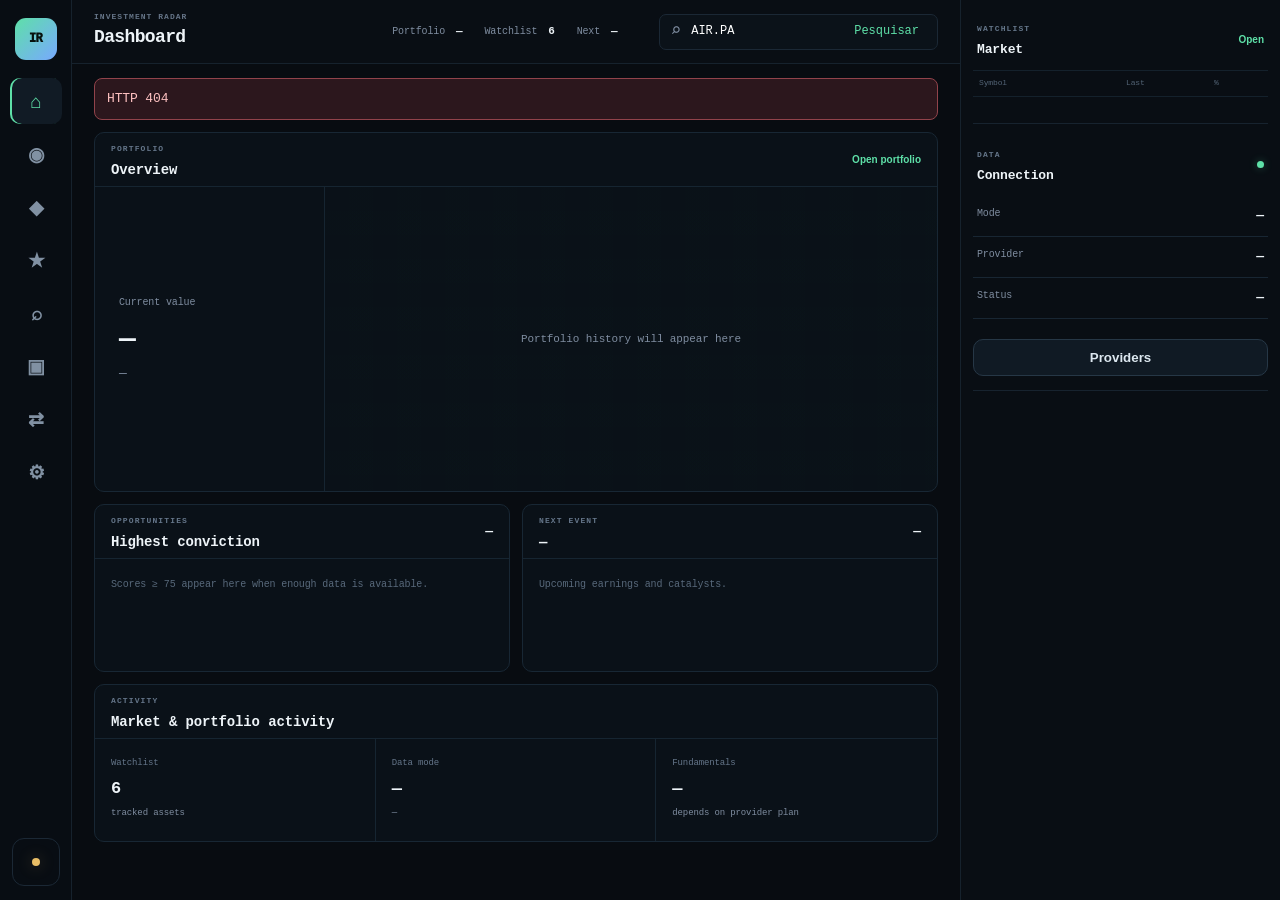
==== commit 3c075b6f: "Merge current branch and fix Android startup, dialogs and lifecycle" ====
--- a/shared/web/index.html
+++ b/shared/web/index.html
@@ -3,44 +3,78 @@
 <head>
 <meta charset="utf-8"><meta name="viewport" content="width=device-width,initial-scale=1,viewport-fit=cover"><meta name="theme-color" content="#080b10">
 <meta http-equiv="Content-Security-Policy" content="default-src 'self'; script-src 'self'; style-src 'self' 'unsafe-inline'; img-src 'self' data:; connect-src 'self'; base-uri 'none'">
-<title>Investment Radar</title><link rel="stylesheet" href="styles.css">
+<title>Investment Radar</title><link rel="stylesheet" href="styles.css"><link rel="stylesheet" href="compat.css">
 </head>
 <body>
 <div class="shell">
 <aside class="sidebar">
   <div class="brand"><span class="logo">IR</span><div><strong>Investment Radar</strong><small>Native intelligence</small></div></div>
   <nav>
-    <button class="nav active" data-view="dashboard"><span>◫</span>Dashboard</button>
-    <button class="nav" data-view="portfolio"><span>◈</span>Portfolio</button>
-    <button class="nav" data-view="watchlist"><span>★</span>Watchlist</button>
-    <button class="nav" data-view="screener"><span>⌁</span>Screener</button>
-    <button class="nav" data-view="calendar"><span>□</span>Events</button>
-    <button class="nav" data-view="providers"><span>⇄</span>Providers</button>
-    <button class="nav" data-view="settings"><span>⚙</span>Settings</button>
-    <button class="nav more-nav" id="moreNav" aria-haspopup="dialog"><span>•••</span>Mais</button>
+    <span class="nav-group">MAIN</span>
+    <button class="nav active" data-view="dashboard"><span class="nav-icon">⌂</span><b>Dashboard</b></button>
+    <button class="nav" data-view="asset"><span class="nav-icon">◉</span><b>Asset</b></button>
+    <button class="nav" data-view="portfolio"><span class="nav-icon">◆</span><b>Portfolio</b></button>
+    <button class="nav" data-view="watchlist"><span class="nav-icon">★</span><b>Watchlist</b></button>
+    <button class="nav" data-view="screener"><span class="nav-icon">⌕</span><b>Screener</b></button>
+    <span class="nav-group">MARKETS</span>
+    <button class="nav" data-view="calendar"><span class="nav-icon">▣</span><b>Events</b></button>
+    <span class="nav-group">SYSTEM</span>
+    <button class="nav" data-view="providers"><span class="nav-icon">⇄</span><b>Providers</b></button>
+    <button class="nav" data-view="settings"><span class="nav-icon">⚙</span><b>Settings</b></button>
   </nav>
   <div class="connection"><i></i><div><strong id="providerStatus">A iniciar…</strong><small id="runtime">—</small></div></div>
 </aside>
 <main>
-<header class="topbar">
-  <div><p class="eyebrow">INVESTMENT INTELLIGENCE</p><h1 id="viewTitle">Dashboard</h1></div>
+<header class="topbar terminal-topbar">
+  <div class="topbar-title"><p class="eyebrow">INVESTMENT RADAR</p><h1 id="viewTitle">Dashboard</h1></div>
+  <div class="topbar-market">
+    <span>Portfolio <strong id="topPortfolio">—</strong></span>
+    <span>Watchlist <strong id="topWatchCount">6</strong></span>
+    <span>Next <strong id="topNextEvent">—</strong></span>
+  </div>
   <form class="search" id="symbolSearch"><span aria-hidden="true">⌕</span><input id="symbolInput" value="AIR.PA" placeholder="Ticker" aria-label="Ticker do ativo" maxlength="32" enterkeyhint="search" autocomplete="off"><button type="submit" aria-label="Pesquisar ativo">Pesquisar</button></form>
 </header>
 
 <div id="notice" class="notice" role="status" aria-live="polite" hidden></div>
 <section id="dashboard" class="view active">
-  <div class="market-strip">
-    <div><small>Portfolio</small><strong id="portfolioValue">—</strong><span id="portfolioReturn">—</span></div>
-    <div><small>Watchlist</small><strong id="watchCount">6</strong><span>ativos</span></div>
-    <div><small>Opportunities</small><strong id="opportunityCount">—</strong><span>scores carregados ≥ 75</span></div>
-    <div><small>Next event</small><strong id="nextEvent">—</strong><span id="nextEventTicker">—</span></div>
+  <div class="dashboard-terminal">
+    <section class="workspace-panel hero-panel">
+      <div class="panel-toolbar">
+        <div><span class="panel-kicker">PORTFOLIO</span><h2>Overview</h2></div>
+        <button class="text-action" data-view-jump="portfolio">Open portfolio</button>
+      </div>
+      <div class="portfolio-hero">
+        <div><small>Current value</small><strong id="portfolioValue">—</strong><span id="portfolioReturn">—</span></div>
+        <div class="portfolio-chart-empty"><span>Portfolio history will appear here</span></div>
+      </div>
+    </section>
+
+    <section class="workspace-grid-2">
+      <article class="workspace-panel compact-panel">
+        <div class="panel-toolbar"><div><span class="panel-kicker">OPPORTUNITIES</span><h3>Highest conviction</h3></div><strong id="opportunityCount">—</strong></div>
+        <div class="empty-terminal">Scores ≥ 75 appear here when enough data is available.</div>
+      </article>
+      <article class="workspace-panel compact-panel">
+        <div class="panel-toolbar"><div><span class="panel-kicker">NEXT EVENT</span><h3 id="nextEventTicker">—</h3></div><strong id="nextEvent">—</strong></div>
+        <div class="empty-terminal">Upcoming earnings and catalysts.</div>
+      </article>
+    </section>
+
+    <section class="workspace-panel activity-panel">
+      <div class="panel-toolbar"><div><span class="panel-kicker">ACTIVITY</span><h3>Market & portfolio activity</h3></div></div>
+      <div class="activity-columns">
+        <div><span class="activity-label">Watchlist</span><strong id="watchCount">6</strong><small>tracked assets</small></div>
+        <div><span class="activity-label">Data mode</span><strong id="dashDataMode">—</strong><small id="dashProvider">—</small></div>
+        <div><span class="activity-label">Fundamentals</span><strong id="dashFundamentals">—</strong><small>depends on provider plan</small></div>
+      </div>
+    </section>
   </div>
+</section>
 
-  <article class="card live-setup"><div><p class="eyebrow">LIGAÇÃO AOS MERCADOS</p><h3 id="dataReadiness">A verificar providers…</h3><p id="dataReadinessDetail" class="note"></p></div><div class="live-actions"><button id="openProviders" class="primary">Configurar providers</button><button id="refreshMarket">Atualizar dados</button></div></article>
-  <article class="card"><div class="card-head"><div><p class="eyebrow">RADAR DE MERCADO</p><h3>A tua watchlist</h3></div><span class="pill" id="radarMode">—</span></div><div id="radarWatch" class="watch-grid"></div><p class="note">Abre um ativo para carregar fundamentais e score. Cotações e histórico podem ser diferidos, consoante o plano.</p></article>
-
+<section id="asset" class="view">
+  <div class="page-head asset-page-head"><div><p class="eyebrow">ASSET ANALYSIS</p><h2>Análise do ativo</h2></div><button id="refreshMarket" class="secondary">Atualizar</button></div>
   <article class="asset-head card">
-    <div class="asset-id"><div class="avatar" id="assetAvatar">A</div><div><div class="line"><h2 id="assetName">Airbus SE</h2><span class="sector" id="assetSector">Aerospace & Defence</span></div><p><span id="assetTicker">AIR.PA</span> · <span id="assetCurrency">EUR</span></p></div></div>
+    <div class="asset-id"><div class="avatar" id="assetAvatar">A</div><div><div class="line"><h2 id="assetName">Airbus SE</h2><span class="sector" id="assetSector">Aerospace & Defence</span></div><p><span id="assetTicker">AIR.PA</span> · <span id="assetCurrency">EUR</span><br><small id="assetQuoteSource">Quote time unavailable</small></p></div></div>
     <div class="asset-quote"><strong id="assetPrice">—</strong><span id="assetChange">—</span></div>
     <div class="score-ring" id="scoreRing"><div><strong id="assetScore">—</strong><small>/100</small></div><span id="assetZone">—</span></div>
   </article>
@@ -51,7 +85,7 @@
 
   <div id="tab-overview" class="asset-panel active">
     <div class="grid g2">
-      <article class="card chart-card"><div class="card-head"><div><p class="eyebrow">PRICE</p><h3>Recent trend</h3></div><span class="pill" id="historySource">—</span></div><svg id="priceChart" viewBox="0 0 680 220" preserveAspectRatio="none"></svg><div class="chart-footer"><span id="historyPeriod">—</span><span id="chartRange">—</span></div></article>
+      <article class="card chart-card"><div class="card-head"><div><p class="eyebrow">PRICE</p><h3>Price chart</h3></div><span class="pill" id="historySource">—</span></div><div class="chart-controls"><div class="range-buttons" id="chartRanges"><button data-days="31">1M</button><button data-days="93">3M</button><button data-days="186" class="active">6M</button><button data-range="ytd">YTD</button><button data-days="366">1A</button><button data-days="1826">5Y</button><button data-days="5000">MAX</button></div><div class="style-buttons"><button id="chartCandles" class="active">Candles</button><button id="chartLine">Line</button></div></div><svg id="priceChart" viewBox="0 0 680 260" preserveAspectRatio="none"></svg><div class="chart-footer"><span id="historyPeriod">—</span><span id="chartRange">—</span></div></article>
       <article class="card position-card"><div class="card-head"><div><p class="eyebrow">YOUR POSITION</p><h3 id="positionTitle">Sem posição</h3></div><span class="pill">Portfolio</span></div><div class="position-big"><strong id="positionPL">—</strong><span id="positionPLPct">—</span></div><div class="kv"><span>Average price</span><b id="positionAvg">—</b></div><div class="kv"><span>Current value</span><b id="positionCurrent">—</b></div></article>
     </div>
     <div class="metrics" id="metricGrid"></div>
@@ -62,10 +96,11 @@
     <article class="card decision-card"><div class="card-head"><div><p class="eyebrow">DECISION LAYER</p><h3>Automatic reading</h3></div><span class="zone-pill" id="decisionZone">—</span></div><p id="decisionText"></p></article>
   </div>
 
-  <div id="tab-financials" class="asset-panel"><article class="card"><div class="card-head"><div><p class="eyebrow">FINANCIALS</p><h3>Core metrics</h3></div></div><div class="financial-table" id="financialTable"></div></article></div>
+  <div id="tab-financials" class="asset-panel"><article class="card"><div class="card-head"><div><p class="eyebrow">FINANCIALS</p><h3>Core metrics</h3></div></div><div id="fundamentalsStatus" class="data-status" hidden></div><div class="financial-table" id="financialTable"></div></article></div>
   <div id="tab-valuation" class="asset-panel"><div class="grid g2"><article class="card valuation-card"><div class="card-head"><div><p class="eyebrow">PRICE ZONES</p><h3>Valuation range</h3></div><span id="valuationPill" class="zone-pill">—</span></div><div class="valuation-scale"><div class="buy">BUY</div><div class="fair">FAIR</div><div class="exp">EXPENSIVE</div><i id="valuationMarker"></i></div><div class="zone-labels"><span id="buyBelow">—</span><span id="fairBand">—</span><span id="expensiveAbove">—</span></div><p class="note">Modelo heurístico transparente. Não é ainda DCF nem substitui análise do negócio.</p></article><article class="card"><div class="card-head"><div><p class="eyebrow">MULTIPLES</p><h3>Current valuation</h3></div></div><div id="valuationMetrics"></div></article></div></div>
   <div id="tab-news" class="asset-panel"><article class="card"><h3>Notícias</h3><div id="assetNews"></div></article></div>
   <div id="tab-earnings" class="asset-panel"><article class="card"><div class="card-head"><div><p class="eyebrow">CATALYSTS</p><h3>Upcoming earnings</h3></div></div><div id="assetEarnings"></div></article></div>
+
 </section>
 
 <section id="portfolio" class="view"><div class="page-head"><div><p class="eyebrow">YOUR MONEY</p><h2>Portfolio</h2></div><button id="addPosition" class="primary">+ Position</button></div><div class="grid g3 summary-cards"><div class="card stat"><small>Invested</small><strong id="pfInvested">—</strong></div><div class="card stat"><small>Current value</small><strong id="pfCurrent">—</strong></div><div class="card stat"><small>P/L</small><strong id="pfPL">—</strong></div></div><article class="card"><div id="portfolioTable"></div></article></section>
@@ -73,11 +108,24 @@
 <section id="watchlist" class="view"><div class="page-head"><div><p class="eyebrow">IDEAS</p><h2>Watchlist</h2></div><button id="addWatch" class="primary">+ Ticker</button></div><div id="watchGrid" class="watch-grid"></div></section>
 <section id="screener" class="view"><div class="page-head"><div><p class="eyebrow">DISCOVERY</p><h2>Screener</h2></div></div><article class="card"><div class="filter-row"><label>Minimum score<input id="screenScore" type="range" min="40" max="90" value="70"><span id="screenScoreLabel">70</span></label><label>Zone<select id="screenZone"><option value="all">All</option><option>BUY</option><option>FAIR</option><option>EXPENSIVE</option></select></label></div><div id="screenerResults" class="watch-grid"></div></article></section>
 <section id="calendar" class="view"><div class="page-head"><div><p class="eyebrow">CATALYSTS</p><h2>Events</h2></div></div><article class="card"><div id="calendarList"></div></article></section>
-<section id="providers" class="view"><div class="page-head"><div><p class="eyebrow">DATA LAYER</p><h2>Providers & routing</h2></div></div><article class="card provider-mode"><div class="card-head"><div><p class="eyebrow">FONTE DOS DADOS</p><h3>Modo de dados</h3></div><span class="pill" id="providerModeBadge">—</span></div><div class="provider-mode-controls"><label class="mode-select" for="dataMode">Escolher modo<select id="dataMode"><option value="demo">Demo — dados sintéticos, sem APIs</option><option value="live">Live — apenas providers reais</option></select></label><button id="applyDataMode" class="primary" disabled>Aplicar modo</button></div><p class="note">Escolhe Live depois de guardar e testar uma chave. Aplica o modo para carregar dados dos providers.</p></article><div class="grid g2"><div><article class="card"><h3>Testar ligação</h3><p class="note">Guarda primeiro as chaves. O teste pede uma cotação real a cada provider configurado, mesmo em modo Demo. Não valida as restantes permissões do plano.</p><label>Símbolo de teste<input id="testSymbol" value="AAPL" maxlength="32" autocomplete="off"></label><button id="testAllProviders" class="primary">Testar todos</button><p class="note">Começa por AAPL; testa depois AIR.PA e os teus ETFs para confirmar cobertura europeia.</p><div id="providerTestSummary" role="status" aria-live="polite"></div></article><div id="providerCards"></div><article class="card"><div class="card-head"><div><p class="eyebrow">API KEYS</p><h3>Live provider credentials</h3></div><span class="pill">native storage</span></div><div id="providerKeyForm" class="routing"></div><button id="saveProviderKeys" class="primary">Guardar configuração</button><p class="note">As chaves são guardadas pela camada nativa e não são devolvidas à interface. No Windows usa-se DPAPI; no Android, Keystore. Chaves do ambiente cloud são lidas sem as copiar para o ficheiro local.</p></article></div><article class="card"><div class="card-head"><div><p class="eyebrow">ROUTING</p><h3>Preferred source by data type</h3></div><span class="pill">routing</span></div><div id="routingForm" class="routing"></div><button id="saveRouting" class="primary">Apply routing</button><p class="note">Automático tenta os providers configurados com a capacidade pedida. Em Live, dados demo nunca são usados como fallback.</p></article></div><article class="card provider-help"><h3>Onde obter as chaves</h3><div class="grid g3"><div><h4>EODHD</h4><p>Abre <strong>eodhd.com/register</strong>, cria a conta e copia o API Token no dashboard da conta.</p><p class="note">Para ações europeias, confirma a bolsa e o acesso a cotações, histórico e fundamentais no plano.</p></div><div><h4>Financial Modeling Prep</h4><p>Abre <strong>site.financialmodelingprep.com</strong>, cria a conta e procura a API Key no Dashboard.</p><p class="note">Acesso internacional, demonstrações e endpoints Stable dependem do plano.</p></div><div><h4>Twelve Data</h4><p>Abre <strong>twelvedata.com</strong>, cria a conta e copia a chave em Dashboard → API Keys.</p><p class="note">Usado para cotações e histórico. Confirma bolsas europeias e os créditos do plano.</p></div></div><p class="note">Cola cada chave no campo correspondente, escolhe Live, guarda e testa. Basta um provider com os dados de que precisas para começar. Não é necessário subscrever os três.</p></article></section>
+<section id="providers" class="view"><div class="page-head"><div><p class="eyebrow">DATA LAYER</p><h2>Providers & routing</h2></div></div><div class="grid g2"><div><article class="card"><h3>Testar ligação</h3><p class="note">Guarda primeiro as chaves. O teste pede uma cotação real a cada provider configurado, mesmo em modo Demo. Não valida as restantes permissões do plano.</p><label>Símbolo de teste<input id="testSymbol" value="AIR.PA" maxlength="32" autocomplete="off"></label><button id="testAllProviders" class="primary">Testar todos</button><p class="note">Começa por AAPL; testa depois AIR.PA e os teus ETFs para confirmar cobertura europeia.</p><div id="providerTestSummary" role="status" aria-live="polite"></div></article><div id="providerCards"></div><article class="card"><div class="card-head"><div><p class="eyebrow">API KEYS</p><h3>Live provider credentials</h3></div><span class="pill">native storage</span></div><label class="mode-select">Modo de dados <select id="dataMode"><option value="demo">Demo — dados sintéticos, sem APIs</option><option value="live">Live — apenas providers reais</option></select></label><div id="providerKeyForm" class="routing"></div><button id="saveProviderKeys" class="primary">Guardar configuração</button><p class="note">As chaves são guardadas pela camada nativa e não são devolvidas à interface. No Windows usa-se DPAPI; no Android, Keystore. Chaves do ambiente cloud são lidas sem as copiar para o ficheiro local.</p></article></div><article class="card"><div class="card-head"><div><p class="eyebrow">ROUTING</p><h3>Preferred source by data type</h3></div><span class="pill">routing</span></div><div id="routingForm" class="routing"></div><button id="saveRouting" class="primary">Apply routing</button><p class="note">Automático tenta os providers configurados com a capacidade pedida. Em Live, dados demo nunca são usados como fallback.</p></article></div><article class="card provider-help"><h3>Onde obter as chaves</h3><div class="grid g3"><div><h4>EODHD</h4><p>Abre <strong>eodhd.com/register</strong>, cria a conta e copia o API Token no dashboard da conta.</p><p class="note">Para ações europeias, confirma a bolsa e o acesso a cotações, histórico e fundamentais no plano.</p></div><div><h4>Financial Modeling Prep</h4><p>Abre <strong>site.financialmodelingprep.com</strong>, cria a conta e procura a API Key no Dashboard.</p><p class="note">Acesso internacional, demonstrações e endpoints Stable dependem do plano.</p></div><div><h4>Twelve Data</h4><p>Abre <strong>twelvedata.com</strong>, cria a conta e copia a chave em Dashboard → API Keys.</p><p class="note">Usado para cotações e histórico. Confirma bolsas europeias e os créditos do plano.</p></div><div><h4>Alpha Vantage</h4><p>Obtém uma API key em <strong>alphavantage.co</strong>.</p><p class="note">Enriquecimento opcional; as quotas gratuitas são limitadas.</p></div><div><h4>Finnhub</h4><p>Obtém uma API key em <strong>finnhub.io</strong>.</p><p class="note">Enriquecimento opcional; verifica as permissões do plano.</p></div></div><p class="note">Cola cada chave no campo correspondente, escolhe Live, guarda e testa. Basta um provider com os dados de que precisas para começar. Não é necessário subscrever todos os providers.</p></article></section>
 <section id="settings" class="view"><div class="page-head"><div><p class="eyebrow">APPLICATION</p><h2>Settings</h2></div></div><article class="card settings-card"><div class="setting"><div><strong>Runtime</strong><span>Native shell</span></div><b id="settingsRuntime">—</b></div><div class="setting"><div><strong>Engine</strong><span>Scoring & valuation</span></div><b>C++</b></div><div class="setting"><div><strong>Theme</strong><span>Interface appearance</span></div><b>Dark</b></div><div class="setting"><div><strong>Data mode</strong><span>Current data source</span></div><b id="settingsMode">DEMO</b></div></article></section>
 </main>
+<aside class="right-rail">
+  <section class="rail-section rail-watch">
+    <div class="rail-head"><div><span class="panel-kicker">WATCHLIST</span><h3>Market</h3></div><button class="text-action" data-action="open-watchlist">Open</button></div>
+    <div class="rail-columns"><span>Symbol</span><span>Last</span><span>%</span></div>
+    <div id="radarWatch" class="watch-list terminal-watch"></div>
+  </section>
+  <section class="rail-section rail-health">
+    <div class="rail-head"><div><span class="panel-kicker">DATA</span><h3>Connection</h3></div><span class="status-dot"></span></div>
+    <div class="health-row"><span>Mode</span><strong id="radarMode">—</strong></div>
+    <div class="health-row"><span>Provider</span><strong id="railProvider">—</strong></div>
+    <div class="health-row"><span>Status</span><strong id="railStatus">—</strong></div>
+    <button id="openProviders" class="secondary wide">Providers</button>
+  </section>
+</aside>
 </div>
-<dialog role="dialog" aria-modal="true" id="moreDialog" aria-labelledby="moreTitle"><div class="dialog-head"><h2 id="moreTitle">Mais ferramentas</h2><button type="button" data-close="moreDialog" aria-label="Fechar">×</button></div><div class="more-links"><button data-open-view="screener">Screener</button><button data-open-view="calendar">Eventos</button><button data-open-view="providers">Providers</button><button data-open-view="settings">Definições</button></div></dialog>
-<dialog role="dialog" aria-modal="true" id="entryDialog" aria-labelledby="entryTitle"><form id="entryForm"><div class="dialog-head"><h2 id="entryTitle">Adicionar ativo</h2><button type="button" data-close="entryDialog" aria-label="Fechar">×</button></div><label for="entrySymbol">Ticker<input id="entrySymbol" maxlength="32" autocomplete="off" autocapitalize="characters" required placeholder="Ex.: AIR.PA"></label><div id="positionFields"><label for="entryQty">Quantidade<input id="entryQty" inputmode="decimal" required placeholder="Ex.: 2,5"></label><label for="entryAvg">Preço médio por unidade<input id="entryAvg" inputmode="decimal" required placeholder="Ex.: 180,50"></label><label for="entryCurrency">Moeda do preço médio<input id="entryCurrency" maxlength="3" autocomplete="off" autocapitalize="characters" required placeholder="EUR ou USD"></label></div><p id="entryError" class="form-error" role="alert" hidden></p><div class="dialog-actions"><button type="button" data-close="entryDialog">Cancelar</button><button id="entrySubmit" type="submit" class="primary">Adicionar</button></div></form></dialog>
+<script src="compat.js"></script>
 <script src="app.js"></script>
 </body></html>
--- a/shared/web/styles.css
+++ b/shared/web/styles.css
@@ -1,4 +1,4 @@
-:root{--bg:#070a0f;--panel:#0d1219;--panel2:#111823;--border:#1d2835;--text:#edf3f8;--muted:#7d8a9a;--green:#71e1aa;--green2:#36bd83;--amber:#e9be64;--red:#ef7f8a;--blue:#7ba8ff;--cyan:#77d6eb}*{box-sizing:border-box}html,body{margin:0;min-height:100%;background:var(--bg);color:var(--text);font-family:Inter,ui-sans-serif,system-ui,-apple-system,Segoe UI,Roboto,sans-serif}body{background:radial-gradient(circle at 70% -10%,#142231 0,transparent 34%),var(--bg);font-size:14px}.shell{min-height:100vh;display:grid;grid-template-columns:238px 1fr}.sidebar{height:100vh;position:sticky;top:0;padding:22px 16px;border-right:1px solid var(--border);background:#080c12e8;backdrop-filter:blur(14px);display:flex;flex-direction:column}.brand{display:flex;align-items:center;gap:11px;padding:0 7px 26px}.logo{width:39px;height:39px;border-radius:12px;background:linear-gradient(135deg,var(--green),var(--blue));display:grid;place-items:center;color:#07110d;font-weight:950;letter-spacing:-.05em}.brand strong,.brand small{display:block}.brand small{font-size:11px;color:var(--muted);margin-top:1px}.sidebar nav{display:grid;gap:3px}.nav{border:0;background:transparent;color:#8c99a9;padding:11px 12px;border-radius:10px;text-align:left;display:flex;gap:11px;align-items:center;cursor:pointer;font-weight:650}.nav span{width:18px;text-align:center}.nav:hover,.nav.active{background:#121a24;color:#fff}.connection{margin-top:auto;border:1px solid var(--border);border-radius:12px;padding:11px;display:flex;align-items:center;gap:10px}.connection i{width:9px;height:9px;border-radius:50%;background:var(--amber);box-shadow:0 0 16px #e9be6455}.connection strong,.connection small{display:block}.connection strong{font-size:11px}.connection small{color:var(--muted);font-size:10px;margin-top:2px}main{width:100%;max-width:1540px;margin:0 auto;padding:27px clamp(20px,3vw,46px) 60px}.topbar{display:flex;align-items:end;justify-content:space-between;gap:20px;margin-bottom:22px}.eyebrow{margin:0 0 5px;font-size:10px;letter-spacing:.16em;color:#657487;font-weight:850}.topbar h1,.page-head h2{margin:0;font-size:28px;letter-spacing:-.03em}.search{height:42px;min-width:290px;background:var(--panel);border:1px solid var(--border);border-radius:11px;padding:0 10px;display:flex;align-items:center;gap:8px}.search input{flex:1;min-width:0;background:none;border:0;outline:0;color:#fff;font:inherit;text-transform:uppercase}.search span{color:var(--muted);font-size:18px}.search kbd{font-size:10px;color:#687688;border:1px solid #293442;border-radius:5px;padding:2px 5px}.view{display:none}.view.active{display:block}.market-strip{display:grid;grid-template-columns:repeat(4,1fr);gap:1px;background:var(--border);border:1px solid var(--border);border-radius:14px;overflow:hidden;margin-bottom:14px}.market-strip>div{background:#0c1118;padding:13px 16px}.market-strip small,.market-strip span{display:block;color:var(--muted);font-size:10px}.market-strip strong{display:inline-block;font-size:18px;margin:2px 8px 0 0}.card{background:linear-gradient(180deg,#0e141c,#0b1017);border:1px solid var(--border);border-radius:16px;padding:19px;box-shadow:0 14px 50px #0002}.asset-head{display:grid;grid-template-columns:1fr auto auto;align-items:center;gap:28px}.asset-id{display:flex;align-items:center;gap:13px}.avatar{width:48px;height:48px;border:1px solid #2a3a4b;border-radius:13px;display:grid;place-items:center;font-weight:900;font-size:20px;background:#141d28}.line{display:flex;align-items:center;gap:10px;flex-wrap:wrap}.asset-id h2{margin:0;font-size:23px;letter-spacing:-.02em}.asset-id p{margin:4px 0 0;color:var(--muted);font-size:12px}.sector,.pill{font-size:10px;color:#95a2b2;padding:5px 8px;border-radius:999px;background:#131c26;border:1px solid #24313f}.asset-quote{text-align:right}.asset-quote strong{display:block;font-size:31px;letter-spacing:-.04em}.asset-quote span{font-weight:750}.score-ring{width:92px;height:92px;border-radius:50%;border:7px solid #20303b;outline:1px solid #263543;display:grid;place-items:center;text-align:center;background:radial-gradient(circle,#111b23,#0b1016)}.score-ring div{line-height:1}.score-ring strong{font-size:28px}.score-ring small{font-size:10px;color:var(--muted)}.score-ring>span{font-size:9px;color:var(--green);font-weight:900;margin-top:-14px}.asset-tabs{display:flex;gap:2px;border-bottom:1px solid var(--border);margin:14px 0}.asset-tab{border:0;background:none;color:#748293;padding:12px 15px;cursor:pointer;border-bottom:2px solid transparent;font-weight:700}.asset-tab.active{color:#fff;border-color:var(--green)}.asset-panel{display:none}.asset-panel.active{display:block}.grid{display:grid;gap:14px}.g2{grid-template-columns:1.6fr 1fr}.g3{grid-template-columns:repeat(3,1fr)}.card-head{display:flex;justify-content:space-between;align-items:start;gap:10px;margin-bottom:15px}.card-head h3{margin:0;font-size:17px}.chart-card svg{width:100%;height:220px;overflow:visible}.chart-card .gridline{stroke:#1a2530;stroke-width:1}.chart-card .area{fill:url(#areaGradient)}.chart-card .linepath{fill:none;stroke:var(--green);stroke-width:2.4;vector-effect:non-scaling-stroke}.chart-card .point{fill:#0c1418;stroke:var(--green);stroke-width:2;vector-effect:non-scaling-stroke}.chart-footer{display:flex;justify-content:space-between;color:var(--muted);font-size:10px}.position-big{margin:12px 0 20px}.position-big strong{display:block;font-size:30px}.position-big span{font-weight:750}.kv{display:flex;justify-content:space-between;border-top:1px solid var(--border);padding:11px 0;color:var(--muted)}.kv b{color:var(--text)}.metrics{display:grid;grid-template-columns:repeat(6,1fr);gap:10px;margin:14px 0}.metric{background:#0d141c;border:1px solid var(--border);border-radius:13px;padding:14px}.metric label{display:block;color:var(--muted);font-size:10px;margin-bottom:6px}.metric strong{font-size:18px}.metric small{display:block;color:#667587;font-size:10px;margin-top:4px}.scorebar{display:grid;grid-template-columns:88px 1fr 36px;gap:10px;align-items:center;margin:13px 0}.scorebar span{color:#a6b0bd;font-size:12px}.scorebar .track{height:7px;background:#17212c;border-radius:7px;overflow:hidden}.scorebar .fill{height:100%;background:linear-gradient(90deg,var(--green2),var(--cyan));border-radius:7px}.scorebar b{text-align:right}.reason-list{display:grid;gap:8px}.reason{display:grid;grid-template-columns:34px 1fr auto;align-items:center;gap:10px;padding:9px 0;border-bottom:1px solid #17212c}.reason:last-child{border:0}.impact{width:28px;height:28px;border-radius:8px;display:grid;place-items:center;font-weight:900}.impact.pos{background:#123124;color:var(--green)}.impact.neg{background:#35171c;color:var(--red)}.reason strong,.reason span{display:block}.reason span{font-size:11px;color:var(--muted);margin-top:2px}.reason em{font-style:normal;font-weight:800}.decision-card{margin-top:14px}.decision-card p{font-size:15px;color:#bcc6d1;margin:0;max-width:1050px}.zone-pill{border:1px solid #294337;background:#10261d;color:var(--green);border-radius:999px;padding:6px 9px;font-size:10px;font-weight:900}.financial-table{display:grid;grid-template-columns:repeat(2,1fr);gap:0 24px}.financial-row{display:flex;justify-content:space-between;padding:13px 0;border-bottom:1px solid var(--border)}.financial-row span{color:var(--muted)}.valuation-scale{height:44px;display:grid;grid-template-columns:1fr 1.2fr 1fr;position:relative;border-radius:9px;overflow:hidden}.valuation-scale>div{display:grid;place-items:center;color:#0a1014;font-size:10px;font-weight:900}.valuation-scale .buy{background:#64d69f}.valuation-scale .fair{background:#e6be68}.valuation-scale .exp{background:#e47d87}.valuation-scale i{position:absolute;top:-4px;width:2px;height:52px;background:white;box-shadow:0 0 10px #fff}.zone-labels{display:grid;grid-template-columns:1fr 1.2fr 1fr;margin-top:9px;font-size:11px;color:var(--muted)}.zone-labels span:nth-child(2){text-align:center}.zone-labels span:last-child{text-align:right}.note{color:var(--muted);font-size:11px;margin:16px 0 0}.page-head{display:flex;justify-content:space-between;align-items:end;margin-bottom:15px}.primary{border:0;background:var(--green);color:#07110c;border-radius:10px;padding:10px 14px;font-weight:850;cursor:pointer}.stat small{display:block;color:var(--muted);margin-bottom:6px}.stat strong{font-size:23px}.table{width:100%;border-collapse:collapse}.table th,.table td{text-align:left;padding:13px 10px;border-bottom:1px solid var(--border)}.table th{font-size:10px;color:var(--muted);font-weight:700}.table tr:last-child td{border:0}.watch-grid{display:grid;grid-template-columns:repeat(3,1fr);gap:11px}.watch-card{background:#0d141c;border:1px solid var(--border);border-radius:14px;padding:15px;cursor:pointer}.watch-card:hover{border-color:#314355}.watch-card .watch-top{display:flex;justify-content:space-between;align-items:start}.watch-card strong,.watch-card small{display:block}.watch-card small{color:var(--muted);margin-top:3px}.watch-score{font-size:20px;font-weight:900}.watch-meta{display:flex;justify-content:space-between;margin-top:14px;color:#98a5b4;font-size:11px}.remove{border:0;background:transparent;color:#667587;padding:0;cursor:pointer}.event{display:grid;grid-template-columns:110px 90px 70px 1fr;gap:14px;align-items:center;padding:14px 0;border-bottom:1px solid var(--border)}.event:last-child{border:0}.event .date{font-weight:850}.event .kind{color:var(--amber);font-size:10px;font-weight:800}.event span{color:var(--muted)}.provider-card{margin-bottom:12px}.provider-top{display:flex;justify-content:space-between;align-items:start}.provider-status{font-size:10px;border-radius:999px;padding:5px 8px;border:1px solid var(--border);color:var(--muted)}.provider-status.on{border-color:#2a4738;color:var(--green);background:#10231b}.caps{display:flex;flex-wrap:wrap;gap:6px;margin-top:13px}.caps span{padding:4px 7px;background:#131b24;border:1px solid #222e3a;border-radius:6px;font-size:9px;color:#8795a5}.routing{display:grid;gap:12px}.routing label{display:grid;grid-template-columns:1fr 180px;align-items:center;color:#a7b1bd}.routing select,.filter-row select{background:#0b1118;border:1px solid var(--border);color:#fff;border-radius:8px;padding:8px}.setting{display:flex;justify-content:space-between;align-items:center;padding:15px 0;border-bottom:1px solid var(--border)}.setting:last-child{border:0}.setting strong,.setting span{display:block}.setting span{font-size:11px;color:var(--muted);margin-top:2px}.filter-row{display:flex;gap:30px;align-items:end;margin-bottom:20px}.filter-row label{display:grid;gap:8px;color:var(--muted)}.filter-row input[type=range]{width:220px}.positive{color:var(--green)!important}.negative{color:var(--red)!important}
+:root{--bg:#070a0f;--panel:#0d1219;--panel2:#111823;--border:#1d2835;--text:#edf3f8;--muted:#7d8a9a;--green:#71e1aa;--green2:#36bd83;--amber:#e9be64;--red:#ef7f8a;--blue:#7ba8ff;--cyan:#77d6eb}*{box-sizing:border-box}html,body{margin:0;min-height:100%;background:var(--bg);color:var(--text);font-family:"JetBrains Mono","Cascadia Code","SFMono-Regular",Consolas,"Liberation Mono",monospace}body{background:radial-gradient(circle at 70% -10%,#142231 0,transparent 34%),var(--bg);font-size:14px}.shell{min-height:100vh;display:grid;grid-template-columns:238px 1fr}.sidebar{height:100vh;position:sticky;top:0;padding:22px 16px;border-right:1px solid var(--border);background:#080c12e8;backdrop-filter:blur(14px);display:flex;flex-direction:column}.brand{display:flex;align-items:center;gap:11px;padding:0 7px 26px}.logo{width:39px;height:39px;border-radius:12px;background:linear-gradient(135deg,var(--green),var(--blue));display:grid;place-items:center;color:#07110d;font-weight:950;letter-spacing:-.05em}.brand strong,.brand small{display:block}.brand small{font-size:11px;color:var(--muted);margin-top:1px}.sidebar nav{display:grid;gap:3px}.nav{border:0;background:transparent;color:#8c99a9;padding:11px 12px;border-radius:10px;text-align:left;display:flex;gap:11px;align-items:center;cursor:pointer;font-weight:650}.nav span{width:18px;text-align:center}.nav:hover,.nav.active{background:#121a24;color:#fff}.connection{margin-top:auto;border:1px solid var(--border);border-radius:12px;padding:11px;display:flex;align-items:center;gap:10px}.connection i{width:9px;height:9px;border-radius:50%;background:var(--amber);box-shadow:0 0 16px #e9be6455}.connection strong,.connection small{display:block}.connection strong{font-size:11px}.connection small{color:var(--muted);font-size:10px;margin-top:2px}main{width:100%;max-width:1540px;margin:0 auto;padding:27px clamp(20px,3vw,46px) 60px}.topbar{display:flex;align-items:end;justify-content:space-between;gap:20px;margin-bottom:22px}.eyebrow{margin:0 0 5px;font-size:10px;letter-spacing:.16em;color:#657487;font-weight:850}.topbar h1,.page-head h2{margin:0;font-size:28px;letter-spacing:-.03em}.search{height:42px;min-width:290px;background:var(--panel);border:1px solid var(--border);border-radius:11px;padding:0 10px;display:flex;align-items:center;gap:8px}.search input{flex:1;min-width:0;background:none;border:0;outline:0;color:#fff;font:inherit;text-transform:uppercase}.search span{color:var(--muted);font-size:18px}.search kbd{font-size:10px;color:#687688;border:1px solid #293442;border-radius:5px;padding:2px 5px}.view{display:none}.view.active{display:block}.market-strip{display:grid;grid-template-columns:repeat(4,1fr);gap:1px;background:var(--border);border:1px solid var(--border);border-radius:14px;overflow:hidden;margin-bottom:14px}.market-strip>div{background:#0c1118;padding:13px 16px}.market-strip small,.market-strip span{display:block;color:var(--muted);font-size:10px}.market-strip strong{display:inline-block;font-size:18px;margin:2px 8px 0 0}.card{background:linear-gradient(180deg,#0e141c,#0b1017);border:1px solid var(--border);border-radius:16px;padding:19px;box-shadow:0 14px 50px #0002}.asset-head{display:grid;grid-template-columns:1fr auto auto;align-items:center;gap:28px}.asset-id{display:flex;align-items:center;gap:13px}.avatar{width:48px;height:48px;border:1px solid #2a3a4b;border-radius:13px;display:grid;place-items:center;font-weight:900;font-size:20px;background:#141d28}.line{display:flex;align-items:center;gap:10px;flex-wrap:wrap}.asset-id h2{margin:0;font-size:23px;letter-spacing:-.02em}.asset-id p{margin:4px 0 0;color:var(--muted);font-size:12px}.sector,.pill{font-size:10px;color:#95a2b2;padding:5px 8px;border-radius:999px;background:#131c26;border:1px solid #24313f}.asset-quote{text-align:right}.asset-quote strong{display:block;font-size:31px;letter-spacing:-.04em}.asset-quote span{font-weight:750}.score-ring{width:92px;height:92px;border-radius:50%;border:7px solid #20303b;outline:1px solid #263543;display:grid;place-items:center;text-align:center;background:radial-gradient(circle,#111b23,#0b1016)}.score-ring div{line-height:1}.score-ring strong{font-size:28px}.score-ring small{font-size:10px;color:var(--muted)}.score-ring>span{font-size:9px;color:var(--green);font-weight:900;margin-top:-14px}.asset-tabs{display:flex;gap:2px;border-bottom:1px solid var(--border);margin:14px 0}.asset-tab{border:0;background:none;color:#748293;padding:12px 15px;cursor:pointer;border-bottom:2px solid transparent;font-weight:700}.asset-tab.active{color:#fff;border-color:var(--green)}.asset-panel{display:none}.asset-panel.active{display:block}.grid{display:grid;gap:14px}.g2{grid-template-columns:1.6fr 1fr}.g3{grid-template-columns:repeat(3,1fr)}.card-head{display:flex;justify-content:space-between;align-items:start;gap:10px;margin-bottom:15px}.card-head h3{margin:0;font-size:17px}.chart-card svg{width:100%;height:220px;overflow:visible}.chart-card .gridline{stroke:#1a2530;stroke-width:1}.chart-card .area{fill:url(#areaGradient)}.chart-card .linepath{fill:none;stroke:var(--green);stroke-width:2.4;vector-effect:non-scaling-stroke}.chart-card .point{fill:#0c1418;stroke:var(--green);stroke-width:2;vector-effect:non-scaling-stroke}.chart-footer{display:flex;justify-content:space-between;color:var(--muted);font-size:10px}.position-big{margin:12px 0 20px}.position-big strong{display:block;font-size:30px}.position-big span{font-weight:750}.kv{display:flex;justify-content:space-between;border-top:1px solid var(--border);padding:11px 0;color:var(--muted)}.kv b{color:var(--text)}.metrics{display:grid;grid-template-columns:repeat(6,1fr);gap:10px;margin:14px 0}.metric{background:#0d141c;border:1px solid var(--border);border-radius:13px;padding:14px}.metric label{display:block;color:var(--muted);font-size:10px;margin-bottom:6px}.metric strong{font-size:18px}.metric small{display:block;color:#667587;font-size:10px;margin-top:4px}.scorebar{display:grid;grid-template-columns:88px 1fr 36px;gap:10px;align-items:center;margin:13px 0}.scorebar span{color:#a6b0bd;font-size:12px}.scorebar .track{height:7px;background:#17212c;border-radius:7px;overflow:hidden}.scorebar .fill{height:100%;background:linear-gradient(90deg,var(--green2),var(--cyan));border-radius:7px}.scorebar b{text-align:right}.reason-list{display:grid;gap:8px}.reason{display:grid;grid-template-columns:34px 1fr auto;align-items:center;gap:10px;padding:9px 0;border-bottom:1px solid #17212c}.reason:last-child{border:0}.impact{width:28px;height:28px;border-radius:8px;display:grid;place-items:center;font-weight:900}.impact.pos{background:#123124;color:var(--green)}.impact.neg{background:#35171c;color:var(--red)}.reason strong,.reason span{display:block}.reason span{font-size:11px;color:var(--muted);margin-top:2px}.reason em{font-style:normal;font-weight:800}.decision-card{margin-top:14px}.decision-card p{font-size:15px;color:#bcc6d1;margin:0;max-width:1050px}.zone-pill{border:1px solid #294337;background:#10261d;color:var(--green);border-radius:999px;padding:6px 9px;font-size:10px;font-weight:900}.financial-table{display:grid;grid-template-columns:repeat(2,1fr);gap:0 24px}.financial-row{display:flex;justify-content:space-between;padding:13px 0;border-bottom:1px solid var(--border)}.financial-row span{color:var(--muted)}.valuation-scale{height:44px;display:grid;grid-template-columns:1fr 1.2fr 1fr;position:relative;border-radius:9px;overflow:hidden}.valuation-scale>div{display:grid;place-items:center;color:#0a1014;font-size:10px;font-weight:900}.valuation-scale .buy{background:#64d69f}.valuation-scale .fair{background:#e6be68}.valuation-scale .exp{background:#e47d87}.valuation-scale i{position:absolute;top:-4px;width:2px;height:52px;background:white;box-shadow:0 0 10px #fff}.zone-labels{display:grid;grid-template-columns:1fr 1.2fr 1fr;margin-top:9px;font-size:11px;color:var(--muted)}.zone-labels span:nth-child(2){text-align:center}.zone-labels span:last-child{text-align:right}.note{color:var(--muted);font-size:11px;margin:16px 0 0}.page-head{display:flex;justify-content:space-between;align-items:end;margin-bottom:15px}.primary{border:0;background:var(--green);color:#07110c;border-radius:10px;padding:10px 14px;font-weight:850;cursor:pointer}.stat small{display:block;color:var(--muted);margin-bottom:6px}.stat strong{font-size:23px}.table{width:100%;border-collapse:collapse}.table th,.table td{text-align:left;padding:13px 10px;border-bottom:1px solid var(--border)}.table th{font-size:10px;color:var(--muted);font-weight:700}.table tr:last-child td{border:0}.watch-grid{display:grid;grid-template-columns:repeat(3,1fr);gap:11px}.watch-card{background:#0d141c;border:1px solid var(--border);border-radius:14px;padding:15px;cursor:pointer}.watch-card:hover{border-color:#314355}.watch-card .watch-top{display:flex;justify-content:space-between;align-items:start}.watch-card strong,.watch-card small{display:block}.watch-card small{color:var(--muted);margin-top:3px}.watch-score{font-size:20px;font-weight:900}.watch-meta{display:flex;justify-content:space-between;margin-top:14px;color:#98a5b4;font-size:11px}.remove{border:0;background:transparent;color:#667587;padding:0;cursor:pointer}.event{display:grid;grid-template-columns:110px 90px 70px 1fr;gap:14px;align-items:center;padding:14px 0;border-bottom:1px solid var(--border)}.event:last-child{border:0}.event .date{font-weight:850}.event .kind{color:var(--amber);font-size:10px;font-weight:800}.event span{color:var(--muted)}.provider-card{margin-bottom:12px}.provider-top{display:flex;justify-content:space-between;align-items:start}.provider-status{font-size:10px;border-radius:999px;padding:5px 8px;border:1px solid var(--border);color:var(--muted)}.provider-status.on{border-color:#2a4738;color:var(--green);background:#10231b}.caps{display:flex;flex-wrap:wrap;gap:6px;margin-top:13px}.caps span{padding:4px 7px;background:#131b24;border:1px solid #222e3a;border-radius:6px;font-size:9px;color:#8795a5}.routing{display:grid;gap:12px}.routing label{display:grid;grid-template-columns:1fr 180px;align-items:center;color:#a7b1bd}.routing select,.filter-row select{background:#0b1118;border:1px solid var(--border);color:#fff;border-radius:8px;padding:8px}.setting{display:flex;justify-content:space-between;align-items:center;padding:15px 0;border-bottom:1px solid var(--border)}.setting:last-child{border:0}.setting strong,.setting span{display:block}.setting span{font-size:11px;color:var(--muted);margin-top:2px}.filter-row{display:flex;gap:30px;align-items:end;margin-bottom:20px}.filter-row label{display:grid;gap:8px;color:var(--muted)}.filter-row input[type=range]{width:220px}.positive{color:var(--green)!important}.negative{color:var(--red)!important}
 @media(max-width:1100px){.metrics{grid-template-columns:repeat(3,1fr)}.watch-grid{grid-template-columns:repeat(2,1fr)}.g2{grid-template-columns:1fr}.market-strip{grid-template-columns:repeat(2,1fr)}}
 @media(max-width:760px){body{padding-bottom:76px}.shell{display:block}.sidebar{position:fixed;z-index:20;left:0;right:0;bottom:0;top:auto;width:auto;height:70px;padding:7px 8px;border:0;border-top:1px solid var(--border);background:#080c12f7}.brand,.connection{display:none}.sidebar nav{grid-template-columns:repeat(5,1fr);display:grid}.nav{font-size:10px;display:grid;gap:2px;justify-items:center;padding:8px 3px}.nav:nth-child(4),.nav:nth-child(6){display:none}.nav span{font-size:15px}main{padding:16px 13px 30px}.topbar{align-items:start;display:block}.search{min-width:0;width:100%;margin-top:12px}.market-strip{grid-template-columns:repeat(2,1fr)}.asset-head{grid-template-columns:1fr auto;gap:12px}.asset-id{grid-column:1/-1}.asset-quote{text-align:left}.score-ring{width:78px;height:78px;border-width:6px}.score-ring strong{font-size:23px}.asset-tabs{overflow:auto}.asset-tab{white-space:nowrap}.metrics{grid-template-columns:repeat(2,1fr)}.watch-grid{grid-template-columns:1fr}.g3{grid-template-columns:1fr}.financial-table{grid-template-columns:1fr}.event{grid-template-columns:1fr 1fr}.event span{grid-column:1/-1}.routing label{grid-template-columns:1fr 145px}.filter-row{align-items:stretch;flex-direction:column;gap:14px}.summary-cards{grid-template-columns:1fr 1fr}.summary-cards .stat:last-child{grid-column:1/-1}.table{font-size:11px}.table th:nth-child(4),.table td:nth-child(4){display:none}}
 @media(max-width:430px){.market-strip{grid-template-columns:1fr 1fr}.market-strip>div{padding:11px}.asset-id h2{font-size:20px}.sector{display:none}.metrics{grid-template-columns:1fr 1fr}.metric strong{font-size:16px}.card{padding:15px}.chart-card svg{height:175px}}
@@ -8,12 +8,294 @@
 .live-setup{display:flex;justify-content:space-between;align-items:center;gap:20px;margin-bottom:20px;border-color:#2a4b4d}.live-setup h3{margin:4px 0}.live-actions{display:flex;gap:10px;flex-wrap:wrap}.live-actions button,[data-test-provider]{border:1px solid var(--border);border-radius:8px;padding:10px 14px;background:#142028;color:#e4edf2;cursor:pointer}.live-actions .primary{background:var(--green);color:#071411}.live-actions button:disabled,[data-test-provider]:disabled,button:disabled{opacity:.55;cursor:wait}#testSymbol{display:block;width:100%;box-sizing:border-box;margin:8px 0 16px;padding:10px;background:#0b1118;color:#e4edf2;border:1px solid var(--border);border-radius:8px}#providerTestSummary{font-size:13px;color:#c8d3dd;line-height:1.6;margin-top:12px}.provider-help{margin-top:20px}.provider-help p{font-size:13px;line-height:1.7;overflow-wrap:anywhere}#providerKeyForm label{display:flex;flex-direction:column;gap:8px;align-items:stretch}#providerKeyForm label small{font-size:11px;color:var(--muted)}#radarWatch .watch-card{background:#0b1118}#radarWatch{margin-bottom:12px}
 @media(max-width:760px){.live-setup{display:block}.live-actions{margin-top:16px}.live-actions button{flex:1}.provider-top{gap:8px}.provider-status{white-space:normal}#radarWatch{display:flex;overflow-x:auto;scroll-snap-type:x mandatory;padding-bottom:8px}#radarWatch .watch-card{min-width:240px;max-width:280px;scroll-snap-align:start}main{min-width:0}.grid>*,.card{min-width:0}}
 
-.provider-mode{margin-bottom:20px;border-color:#2a4b4d}.provider-mode-controls{display:flex;align-items:end;gap:14px;flex-wrap:wrap}.provider-mode-controls .mode-select{flex:1 1 260px;margin:0;min-width:0}.provider-mode-controls button{min-height:42px;white-space:nowrap}
-.more-nav{display:none}.search button{background:transparent;border:0;color:var(--green);padding:8px 4px;font:inherit;font-size:12px;cursor:pointer}.notice{white-space:pre-line;overflow-wrap:anywhere}.search input{width:100%}button,input,select{font:inherit}button:focus-visible,input:focus-visible,select:focus-visible{outline:2px solid var(--green);outline-offset:3px}dialog{width:min(440px,calc(100% - 24px));max-height:calc(100vh - 24px);max-height:calc(100dvh - 24px);overflow-y:auto;border:1px solid #314258;border-radius:18px;padding:20px;background:var(--panel);color:var(--text)}dialog::backdrop{background:#000a}.dialog-head{display:flex;justify-content:space-between;align-items:center;gap:12px;margin-bottom:16px}.dialog-head h2{font-size:20px;margin:0}.dialog-head button{font-size:24px;padding:4px 12px}.dialog-head button,.dialog-actions button:not(.primary),.more-links button{background:var(--panel2);border:1px solid var(--border);border-radius:10px;color:var(--text);min-height:44px;cursor:pointer}.more-links{display:grid;gap:12px}.more-links button{text-align:left;padding:12px}#entryForm label{display:grid;gap:7px;margin-bottom:14px;color:#bcc6d1}#entryForm input{width:100%;min-width:0;background:#080d14;color:var(--text);border:1px solid #314258;border-radius:9px;padding:12px}#entrySymbol,#entryCurrency{text-transform:uppercase}.dialog-actions{display:flex;justify-content:end;gap:12px;margin-top:20px}.dialog-actions button{min-height:44px;padding:10px 18px}.form-error{color:#ffc2c2;font-size:13px;line-height:1.5}.watch-meta{gap:10px;flex-wrap:wrap}.watch-card small,.setting b,.stat strong,.financial-row span{overflow-wrap:anywhere}.financial-row{gap:12px}.financial-row b{flex-shrink:0}#portfolioTable{overflow-x:auto}.table{min-width:480px}.setting{gap:16px}.setting b{text-align:right}.card-head,.page-head{gap:12px}.watch-card .remove{padding:12px 0 4px}.provider-top h3{margin-top:0}.more-links button:hover{border-color:var(--green)}
-@media(max-width:760px){.sidebar nav{grid-template-columns:repeat(5,minmax(0,1fr))}.nav:nth-child(7){display:none}.more-nav{display:grid}.sidebar{height:72px}.nav{min-height:54px}.live-actions button,.asset-tab,.primary{min-height:44px}.provider-mode-controls button{width:100%}.table th,.table td{padding:12px 8px}.table th:nth-child(4),.table td:nth-child(4){display:table-cell}.asset-quote strong{font-size:clamp(22px,7vw,31px)}.asset-id>div:last-child{min-width:0}.asset-id h2{overflow-wrap:anywhere}.provider-help .grid{gap:4px}.routing select{min-width:0;width:100%}.filter-row input[type=range]{width:100%}.market-strip strong{font-size:16px}.market-strip span{overflow-wrap:anywhere}}
-
-dialog:not([open]){display:none}.dialog-fallback[open]{display:block;position:fixed;top:50%;left:50%;margin:0;transform:translate(-50%,-50%);z-index:100;box-shadow:0 0 0 100vmax #000b}body.modal-open .shell{pointer-events:none;user-select:none}
-
-.live-actions{gap:0}.live-actions>button{margin:5px}.dialog-actions{gap:0}.dialog-actions>button{margin-left:12px}.more-links{gap:12px}
-
-.table-hint{display:none}@media(max-width:760px){.table-hint{display:block}.table th:first-child,.table td:first-child{position:sticky;left:0;background:#0d141c}.table th:last-child,.table td:last-child{position:sticky;right:0;background:#0d141c}.table .remove{min-width:44px;min-height:44px;font-size:24px}}
+
+/* Desktop information architecture v2 */
+@media(min-width:761px){
+  .shell{grid-template-columns:272px 1fr}
+  .sidebar{padding:24px 18px;background:#080d13;border-right-color:#182431}
+  .brand{padding:2px 8px 30px;gap:13px}
+  .logo{width:44px;height:44px;border-radius:13px;font-size:14px}
+  .brand strong{font-size:15px}.brand small{font-size:11px;margin-top:3px}
+  .sidebar nav{gap:5px}
+  .nav-group{display:block;padding:18px 12px 6px;color:#506174;font-size:9px;font-weight:900;letter-spacing:.16em}
+  .nav{min-height:46px;padding:10px 12px;gap:13px;border-radius:11px;font-size:13px;font-weight:700}
+  .nav b{font:inherit}.nav-icon{width:24px!important;font-size:19px;line-height:1;color:#8191a3}
+  .nav.active{background:#14202c;box-shadow:inset 3px 0 0 var(--green)}
+  .nav.active .nav-icon{color:var(--green)}
+  .connection{padding:14px;border-radius:14px}.connection strong{font-size:12px}
+  main{max-width:1480px;padding:34px clamp(28px,3.2vw,52px) 72px}
+  .topbar{margin-bottom:28px;align-items:center}
+  .topbar h1{font-size:30px}.search{height:46px;min-width:340px;border-radius:12px}
+}
+.card{background:#0c131b;border-color:#1b2a38;box-shadow:none}
+.card:hover{border-color:#24384a}
+.market-strip{margin-bottom:20px;border-radius:16px;background:#1a2936;border-color:#1a2936}
+.market-strip>div{padding:18px 20px;background:#0d151e}
+.market-strip small{font-size:11px;margin-bottom:4px}.market-strip strong{font-size:23px}
+.dashboard-grid{display:grid;grid-template-columns:minmax(0,1.8fr) minmax(290px,.8fr);gap:18px}
+.dashboard-watch,.dashboard-side{min-height:360px}
+.dashboard-side{align-self:start}
+.watch-list{display:grid;gap:8px}
+.watch-list .watch-card{display:grid;grid-template-columns:minmax(140px,1.3fr) minmax(220px,1fr) auto;align-items:center;gap:18px;padding:13px 14px;border-radius:10px;background:#0a1118}
+.watch-list .watch-card .watch-top{display:block}.watch-list .watch-score{font-size:14px;color:var(--muted)}
+.watch-list .watch-meta{margin:0;gap:14px}.watch-list .provenance{margin:0;text-align:right;white-space:nowrap}
+.watch-list .remove{display:none}
+.health-row{display:flex;justify-content:space-between;gap:20px;padding:15px 0;border-bottom:1px solid #182633;color:var(--muted)}
+.health-row strong{color:var(--text);font-size:13px;text-align:right}
+.secondary{border:1px solid #263746;background:#101a24;color:#dce7ef;border-radius:10px;padding:10px 14px;font-weight:750;cursor:pointer}
+.secondary:hover{border-color:#3b556b;background:#142331}.wide{width:100%;margin-top:20px}
+.text-action{border:0;background:none;color:var(--green);font-weight:800;cursor:pointer;padding:5px 0}
+.asset-page-head{margin-bottom:16px}
+#asset .asset-head{padding:22px 24px;margin-bottom:6px}
+#asset .asset-tabs{margin:8px 0 18px;position:sticky;top:0;z-index:5;background:linear-gradient(180deg,var(--bg) 75%,transparent);padding-top:8px}
+#asset .asset-tab{font-size:12px;padding:13px 16px}
+#asset .g2{grid-template-columns:minmax(0,1.65fr) minmax(300px,.75fr)}
+#asset .chart-card svg{height:280px}
+#asset .metrics{gap:12px;margin:16px 0;grid-template-columns:repeat(3,1fr)}
+#asset .metric{padding:17px 16px;min-height:86px}.metric label{font-size:11px}.metric strong{font-size:22px}
+#asset .score-ring{width:82px;height:82px;border-width:6px}
+#asset .asset-quote strong{font-size:34px}
+.notice{font-size:13px;margin-bottom:16px}
+@media(max-width:1100px) and (min-width:761px){
+  .dashboard-grid{grid-template-columns:1fr}
+  .watch-list .watch-card{grid-template-columns:1fr 1fr}
+  .watch-list .provenance{grid-column:1/-1;text-align:left}
+}
+@media(max-width:760px){
+  .nav-group{display:none}.nav b{font:inherit}
+  .nav-icon{font-size:18px}
+  .nav[data-view="asset"]{display:grid}
+  .sidebar nav{grid-template-columns:repeat(5,1fr)}
+  .nav[data-view="screener"],.nav[data-view="providers"],.nav[data-view="settings"]{display:none}
+  .dashboard-grid{display:block}.dashboard-side{margin-top:12px}
+  .watch-list{display:flex;overflow-x:auto;gap:10px;padding-bottom:8px}
+  .watch-list .watch-card{min-width:250px}
+}
+
+
+/* JetBrains Mono visual language */
+html,body{
+  font-family:"JetBrains Mono","Cascadia Code","SFMono-Regular",Consolas,"Liberation Mono",monospace;
+  font-feature-settings:"liga" 1,"calt" 1;
+  font-variant-ligatures: contextual common-ligatures;
+  letter-spacing:-0.01em;
+}
+body{font-size:13px;line-height:1.55}
+.brand strong,.topbar h1,.page-head h2,.asset-id h2,.card-head h3{
+  letter-spacing:-0.035em;
+}
+.topbar h1,.page-head h2{font-weight:700}
+.asset-quote strong,.stat strong,.position-big strong,.metric strong,.watch-score,.score-ring strong{
+  font-variant-numeric:tabular-nums lining-nums;
+  letter-spacing:-0.045em;
+}
+.eyebrow,.nav-group{
+  letter-spacing:.13em;
+  font-weight:700;
+}
+.nav{letter-spacing:-0.015em}
+.nav b{font-weight:650}
+.search input,.table,.financial-row,.health-row,.watch-card,.event{
+  font-variant-numeric:tabular-nums;
+}
+.note,.provenance,.brand small,.connection small{
+  letter-spacing:-0.01em;
+}
+
+
+/* Terminal workspace refactor */
+:root{
+  --bg:#080c11;
+  --panel:#0b1118;
+  --panel2:#0f1720;
+  --border:#1b2835;
+  --text:#eef4f8;
+  --muted:#7f8da0;
+  --green:#5ee0a8;
+  --blue:#78a9ff;
+  --amber:#e8bd66;
+  --red:#ef8190;
+}
+body{background:var(--bg)}
+.shell{grid-template-columns:72px minmax(0,1fr) 320px;min-height:100vh}
+.sidebar{width:72px;padding:14px 10px;background:#080d13;border-right:1px solid #16222d;align-items:center}
+.brand{padding:4px 0 18px;display:block}.brand>div{display:none}.logo{width:42px;height:42px;border-radius:11px;font-size:12px}
+.sidebar nav{width:100%;gap:7px}.nav-group{display:none}
+.nav{width:52px;height:46px;padding:0;margin:0 auto;border-radius:10px;justify-content:center;position:relative}
+.nav b{display:none}.nav-icon{font-size:19px!important;width:auto!important}
+.nav:hover,.nav.active{background:#111b25}
+.nav.active{box-shadow:inset 2px 0 0 var(--green)}.nav.active .nav-icon{color:var(--green)}
+.nav::after{content:attr(data-view);position:absolute;left:62px;top:50%;transform:translateY(-50%);background:#101821;border:1px solid #223140;color:#dfe7ee;padding:7px 9px;border-radius:7px;font-size:11px;white-space:nowrap;opacity:0;pointer-events:none;transition:.12s;z-index:40;text-transform:capitalize}
+.nav:hover::after{opacity:1}
+.connection{width:48px;height:48px;margin-top:auto;padding:0;justify-content:center;border-radius:12px}.connection div{display:none}.connection i{width:8px;height:8px}
+main{max-width:none;margin:0;padding:0 22px 40px;min-width:0}
+.right-rail{height:100vh;position:sticky;top:0;border-left:1px solid #16222d;background:#090e14;padding:12px 12px 18px;overflow:auto}
+.terminal-topbar{height:64px;margin:0 -22px 14px;padding:0 22px;border-bottom:1px solid #16222d;align-items:center;background:#090e14;position:sticky;top:0;z-index:15}
+.topbar-title{min-width:180px}.topbar-title .eyebrow{font-size:8px;margin-bottom:1px}.topbar-title h1{font-size:18px!important}
+.topbar-market{display:flex;gap:22px;margin-left:auto;margin-right:22px;color:var(--muted);font-size:10px;white-space:nowrap}
+.topbar-market strong{color:var(--text);font-size:11px;margin-left:5px}
+.search{height:36px;min-width:260px;border-radius:7px;background:#0b1219}.search input{font-size:12px}
+.notice{margin:0 0 12px;border-radius:8px;padding:10px 12px}
+.dashboard-terminal{display:grid;gap:12px}
+.workspace-panel{background:#0a1118;border:1px solid #182734;border-radius:10px;overflow:hidden}
+.hero-panel{min-height:360px}.compact-panel{min-height:168px}.activity-panel{min-height:150px}
+.panel-toolbar{height:54px;padding:0 16px;border-bottom:1px solid #162531;display:flex;align-items:center;justify-content:space-between}
+.panel-toolbar h2,.panel-toolbar h3{margin:2px 0 0;font-size:14px}.panel-kicker{font-size:8px;letter-spacing:.14em;color:#65768a;font-weight:800}
+.portfolio-hero{display:grid;grid-template-columns:230px 1fr;min-height:304px}
+.portfolio-hero>div:first-child{padding:24px;border-right:1px solid #162531;display:flex;flex-direction:column;justify-content:center}
+.portfolio-hero small{color:var(--muted);font-size:10px}.portfolio-hero strong{font-size:28px;margin:8px 0 2px}.portfolio-hero span{color:var(--muted)}
+.portfolio-chart-empty{display:grid;place-items:center;color:#435365;font-size:11px;background:linear-gradient(to right,transparent 49%,#101a2310 50%),linear-gradient(to bottom,transparent 49%,#101a2310 50%);background-size:48px 48px}
+.workspace-grid-2{display:grid;grid-template-columns:1fr 1fr;gap:12px}.empty-terminal{padding:18px 16px;color:#58697b;font-size:10px}
+.activity-columns{display:grid;grid-template-columns:repeat(3,1fr)}.activity-columns>div{padding:18px 16px;border-right:1px solid #162531}.activity-columns>div:last-child{border-right:0}.activity-label{display:block;color:#65768a;font-size:9px}.activity-columns strong{display:block;font-size:17px;margin-top:5px}.activity-columns small{color:var(--muted);font-size:9px}
+.right-rail .rail-section{border-bottom:1px solid #17232f;padding-bottom:14px;margin-bottom:14px}.rail-head{display:flex;align-items:center;justify-content:space-between;padding:6px 4px 10px}.rail-head h3{margin:2px 0 0;font-size:13px}
+.rail-columns{display:grid;grid-template-columns:1fr 88px 48px;color:#536476;font-size:8px;padding:6px 6px;border-top:1px solid #14212c;border-bottom:1px solid #14212c}
+.terminal-watch{display:block}
+.terminal-watch .watch-card{display:grid!important;grid-template-columns:1fr 88px 48px!important;gap:0!important;align-items:center;padding:9px 6px!important;border:0!important;border-bottom:1px solid #121f2a!important;border-radius:0!important;background:transparent!important;min-width:0!important}
+.terminal-watch .watch-card:hover{background:#101923!important}
+.terminal-watch .watch-top,.terminal-watch .watch-meta{display:contents!important}
+.terminal-watch .watch-top>div{min-width:0}.terminal-watch .watch-top strong{font-size:11px}.terminal-watch .watch-top small{display:none}
+.terminal-watch .watch-score{display:none}.terminal-watch .watch-meta span:first-child{font-size:10px;color:#d8e1e8;text-align:right}.terminal-watch .watch-meta span:last-child{font-size:10px;text-align:right;color:var(--muted)}
+.terminal-watch .provenance,.terminal-watch .remove{display:none!important}
+.rail-health .health-row{padding:10px 4px;font-size:10px}.status-dot{width:7px;height:7px;border-radius:50%;background:var(--green);box-shadow:0 0 8px #5ee0a855}
+.text-action{font-size:10px}
+#asset{padding-top:2px}
+#asset .asset-page-head{display:none}
+#asset .asset-head{border-radius:8px;border-color:#182734;background:#0a1118;margin-bottom:0}
+#asset .asset-tabs{position:static;margin:0 0 10px;background:#090e14;border:1px solid #182734;border-top:0;border-radius:0 0 8px 8px;padding:0}
+#asset .asset-tab{padding:11px 14px;font-size:10px}
+#asset .chart-card,#asset .position-card,#asset .metric,#asset .card{border-radius:8px}
+#asset .chart-card svg{height:330px}
+#asset .metrics{grid-template-columns:repeat(6,1fr);gap:8px}
+#asset .metric{min-height:76px;padding:12px}
+.card{border-radius:8px;background:#0a1118}
+.page-head{margin-top:14px}
+@media(max-width:1180px){
+  .shell{grid-template-columns:64px minmax(0,1fr) 280px}.right-rail{padding:10px}.topbar-market{display:none}
+  .workspace-grid-2{grid-template-columns:1fr}.activity-columns{grid-template-columns:1fr 1fr 1fr}
+}
+@media(max-width:900px){
+  .shell{display:block}.right-rail{display:none}.sidebar{width:auto}.terminal-topbar{position:static;margin:0 -13px 12px;padding:0 13px}
+  main{padding:0 13px 86px}.portfolio-hero{grid-template-columns:1fr}.portfolio-hero>div:first-child{border-right:0;border-bottom:1px solid #162531}
+  .portfolio-chart-empty{min-height:180px}.workspace-grid-2{grid-template-columns:1fr}.activity-columns{grid-template-columns:1fr}
+  .activity-columns>div{border-right:0;border-bottom:1px solid #162531}
+}
+
+
+/* terminal watch row contract */
+.terminal-watch .terminal-row{
+  display:grid!important;
+  grid-template-columns:minmax(0,1fr) 104px 52px!important;
+  align-items:center;
+  gap:8px!important;
+  padding:9px 6px!important;
+}
+.terminal-symbol{font-size:11px;overflow:hidden;text-overflow:ellipsis;white-space:nowrap}
+.terminal-last,.terminal-change{font-size:10px;text-align:right;font-variant-numeric:tabular-nums}
+.terminal-last{color:#dbe4eb}.terminal-change{color:var(--muted)}
+
+
+/* Mobile app shell: final overrides must stay last to prevent desktop terminal rules leaking into Android WebView. */
+@media(max-width:900px){
+  html,body{width:100%;max-width:100%;overflow-x:hidden}
+  body{padding:0 0 calc(72px + env(safe-area-inset-bottom));}
+  .shell{display:block;min-height:100dvh}
+  .sidebar{
+    position:fixed!important;
+    z-index:100;
+    left:0;right:0;bottom:0;top:auto!important;
+    width:100%!important;height:calc(64px + env(safe-area-inset-bottom))!important;
+    padding:6px 8px env(safe-area-inset-bottom)!important;
+    border:0!important;border-top:1px solid var(--border)!important;
+    background:#080c12fa!important;
+    display:block!important;
+  }
+  .sidebar .brand,.sidebar .connection,.sidebar .nav-group{display:none!important}
+  .sidebar nav{
+    height:52px!important;width:100%!important;
+    display:grid!important;
+    grid-template-columns:repeat(7,minmax(0,1fr))!important;
+    gap:2px!important;
+    overflow-x:auto;overflow-y:hidden;
+    scrollbar-width:none;
+  }
+  .sidebar nav::-webkit-scrollbar{display:none}
+  .sidebar .nav{
+    min-width:54px!important;width:auto!important;height:50px!important;
+    margin:0!important;padding:4px 2px!important;
+    display:flex!important;flex-direction:column!important;
+    align-items:center!important;justify-content:center!important;gap:2px!important;
+    border-radius:9px!important;font-size:9px!important;
+  }
+  .sidebar .nav b{display:block!important;font-size:8px!important;line-height:1.05!important}
+  .sidebar .nav-icon{display:block!important;font-size:16px!important;line-height:1!important}
+  .sidebar .nav::after{display:none!important}
+  .sidebar .nav.active{box-shadow:inset 0 -2px 0 var(--green)!important}
+  main{
+    width:100%!important;max-width:100%!important;min-width:0!important;
+    margin:0!important;
+    padding:calc(12px + env(safe-area-inset-top)) 12px 20px!important;
+  }
+  .terminal-topbar{
+    position:relative!important;top:auto!important;
+    height:auto!important;min-height:0!important;
+    margin:0 0 12px!important;padding:0!important;
+    border:0!important;background:transparent!important;
+    display:grid!important;grid-template-columns:1fr!important;gap:10px!important;
+  }
+  .topbar-title{min-width:0!important}
+  .topbar-title .eyebrow{font-size:9px!important;margin:0 0 4px!important}
+  .topbar-title h1{font-size:24px!important;line-height:1.1!important;margin:0!important}
+  .topbar-market{display:none!important}
+  .search{width:100%!important;min-width:0!important;margin:0!important;height:42px!important}
+  .dashboard-terminal{gap:10px!important}
+  .workspace-panel{border-radius:12px!important}
+  .hero-panel{min-height:0!important}
+  .panel-toolbar{height:auto!important;min-height:54px!important;padding:12px 14px!important}
+  .portfolio-hero{display:block!important;min-height:0!important}
+  .portfolio-hero>div:first-child{
+    padding:18px!important;border-right:0!important;border-bottom:1px solid #162531!important;
+    min-height:116px!important;
+  }
+  .portfolio-chart-empty{min-height:150px!important;padding:18px!important;text-align:center!important}
+  .workspace-grid-2{grid-template-columns:1fr!important;gap:10px!important}
+  .compact-panel,.activity-panel{min-height:0!important}
+  .activity-columns{grid-template-columns:1fr!important}
+  .activity-columns>div{border-right:0!important;border-bottom:1px solid #162531!important}
+  .asset-head{grid-template-columns:1fr!important;gap:12px!important}
+  .asset-id{grid-column:auto!important}
+  .asset-quote{text-align:left!important}
+  .asset-tabs{overflow-x:auto!important;overscroll-behavior-inline:contain}
+  #asset .metrics,.metrics{grid-template-columns:repeat(2,minmax(0,1fr))!important}
+  .g2,.g3,.watch-grid,.financial-table{grid-template-columns:1fr!important}
+  .table-wrap,.table{max-width:100%;overflow-x:auto}
+  .event{grid-template-columns:86px 70px minmax(0,1fr)!important}
+  .event>*:nth-child(3){display:none}
+  .page-head{align-items:flex-start!important;gap:10px!important}
+}
+
+@media(max-width:520px){
+  .sidebar nav{grid-template-columns:repeat(5,minmax(58px,1fr))!important}
+  .sidebar .nav:nth-of-type(n+6){display:none!important}
+  #asset .metrics,.metrics{grid-template-columns:1fr 1fr!important}
+  .asset-id h2{font-size:19px!important}
+  .asset-quote strong{font-size:26px!important}
+}
+
+@media(max-width:900px){.sidebar nav{display:flex!important;flex-wrap:nowrap!important;gap:4px!important;overflow-x:auto!important;overflow-y:hidden!important;scroll-snap-type:x proximity;touch-action:pan-x}.sidebar .nav{flex:0 0 64px!important;min-width:64px!important;display:flex!important;scroll-snap-align:start}}
+@media(max-width:520px){.sidebar .nav:nth-of-type(n+6){display:flex!important}}
+
+
+.data-status{margin:0 0 16px;padding:12px 14px;border:1px solid #314254;border-radius:10px;background:#0d1720;display:grid;gap:4px}
+.data-status strong{font-size:12px;color:var(--text)}
+.data-status span{font-size:10px;line-height:1.5;color:var(--muted)}
+.caps span.ok{border-color:#28533f;background:#10251b;color:var(--green)}
+.caps span.bad{border-color:#50303a;background:#25151a;color:var(--red)}
+
+.chart-controls{display:flex;align-items:center;justify-content:space-between;gap:10px;margin:-4px 0 12px}
+.range-buttons,.style-buttons{display:flex;gap:6px;overflow-x:auto}
+.chart-controls button{border:1px solid var(--border);background:#0b131b;color:var(--muted);border-radius:8px;padding:7px 9px;font:inherit;font-size:10px;cursor:pointer}
+.chart-controls button.active{color:var(--green);border-color:#2f6e5a;background:#10261f}
+.candle line{stroke-width:1;vector-effect:non-scaling-stroke}
+.candle rect{vector-effect:non-scaling-stroke}
+.candle.up line,.candle.up rect{stroke:var(--green);fill:#1b9f72}
+.candle.down line,.candle.down rect{stroke:var(--red);fill:#c65462}
--- a/shared/web/compat.css
+++ b/shared/web/compat.css
@@ -0,0 +1,10 @@
+dialog:not([open]){display:none}
+.mobile-dialog{max-height:85vh;max-height:85dvh}
+.dialog-fallback[open]{display:block;position:fixed;top:50%;left:50%;margin:0;transform:translate(-50%,-50%);z-index:110;overflow:auto;box-shadow:0 0 0 100vmax #000b}
+body.modal-open .shell{pointer-events:none;user-select:none}
+.mobile-more-backdrop:not([hidden]){top:0;right:0;bottom:0;left:0}
+.notice{white-space:pre-line;overflow-wrap:anywhere}
+.search button{border:0;background:transparent;color:var(--green);padding:8px;font:inherit;font-size:12px;min-height:40px;cursor:pointer}
+button:focus-visible,input:focus-visible,select:focus-visible{outline:2px solid var(--green);outline-offset:2px}
+
+.mobile-dialog .dialog-close,.mobile-more-head button{min-width:44px;min-height:44px}.portfolio-row .remove,.watch-card .remove{min-width:44px;min-height:44px}
